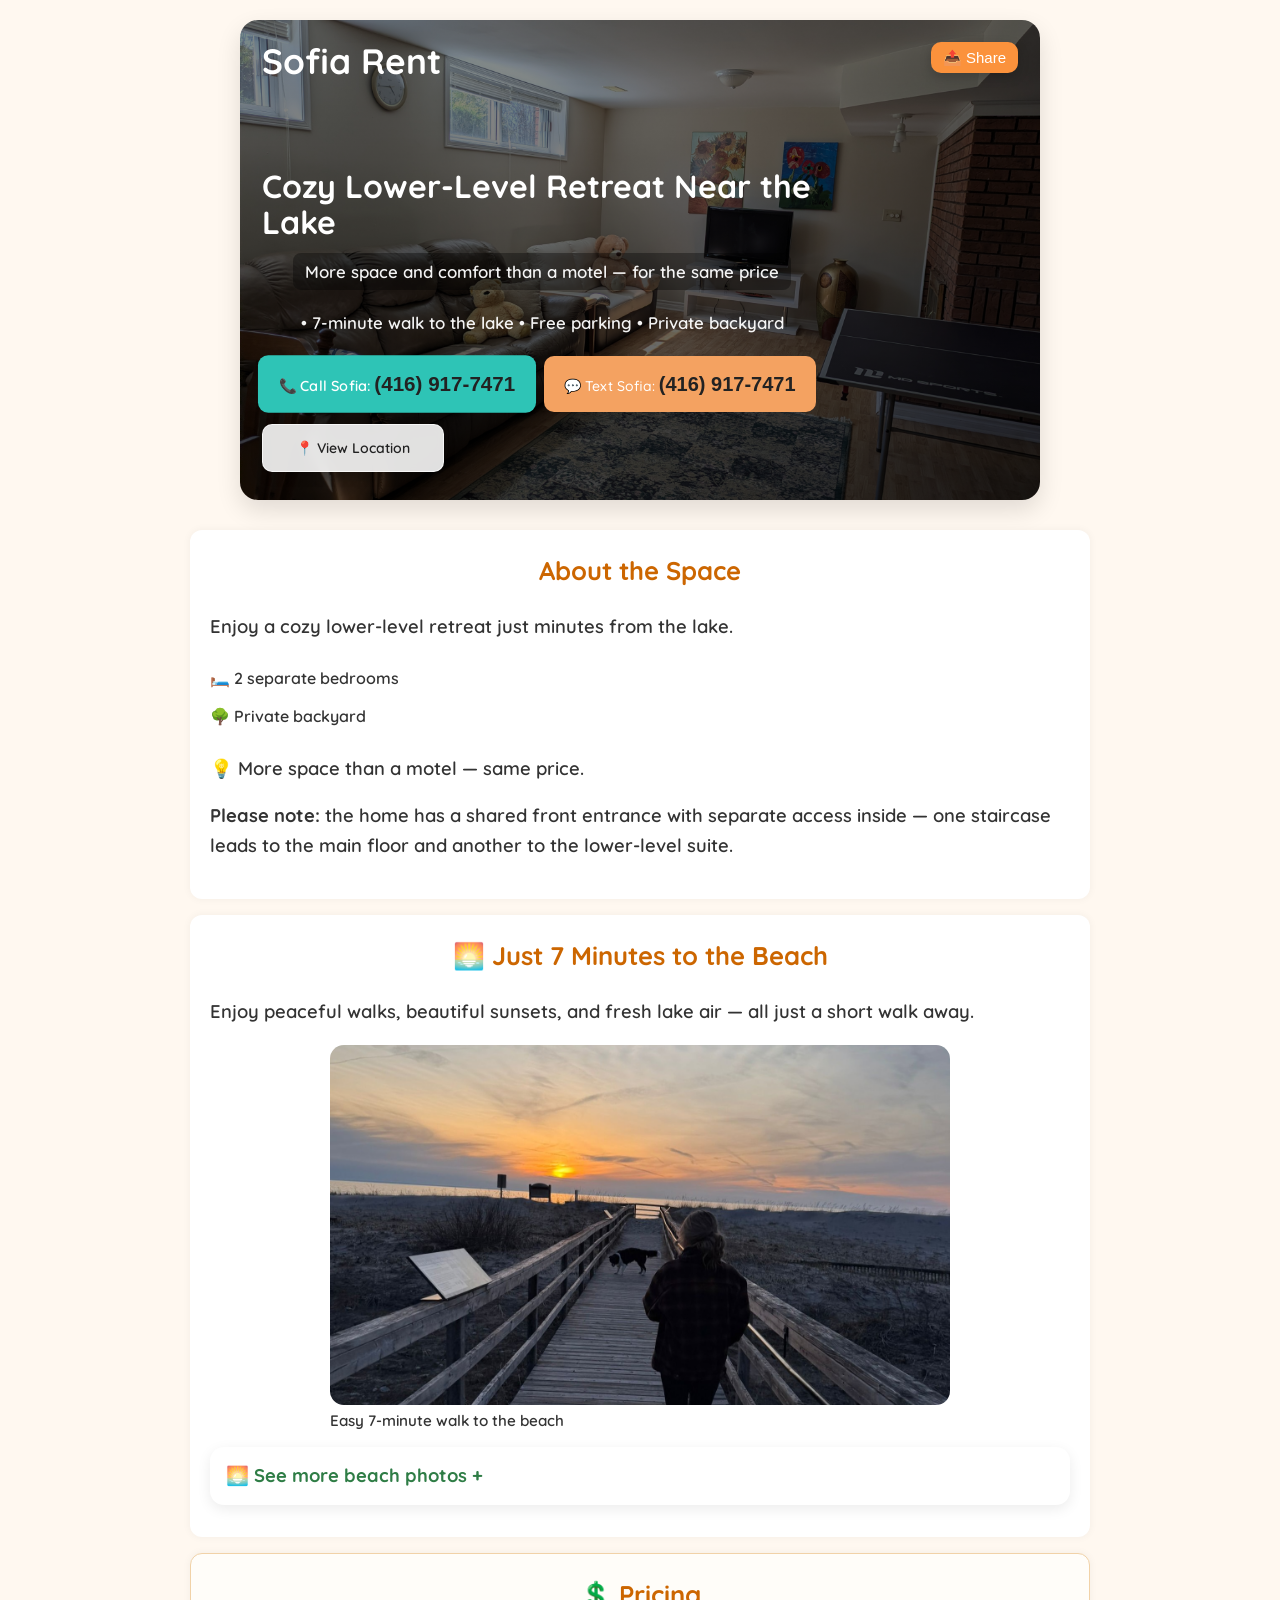
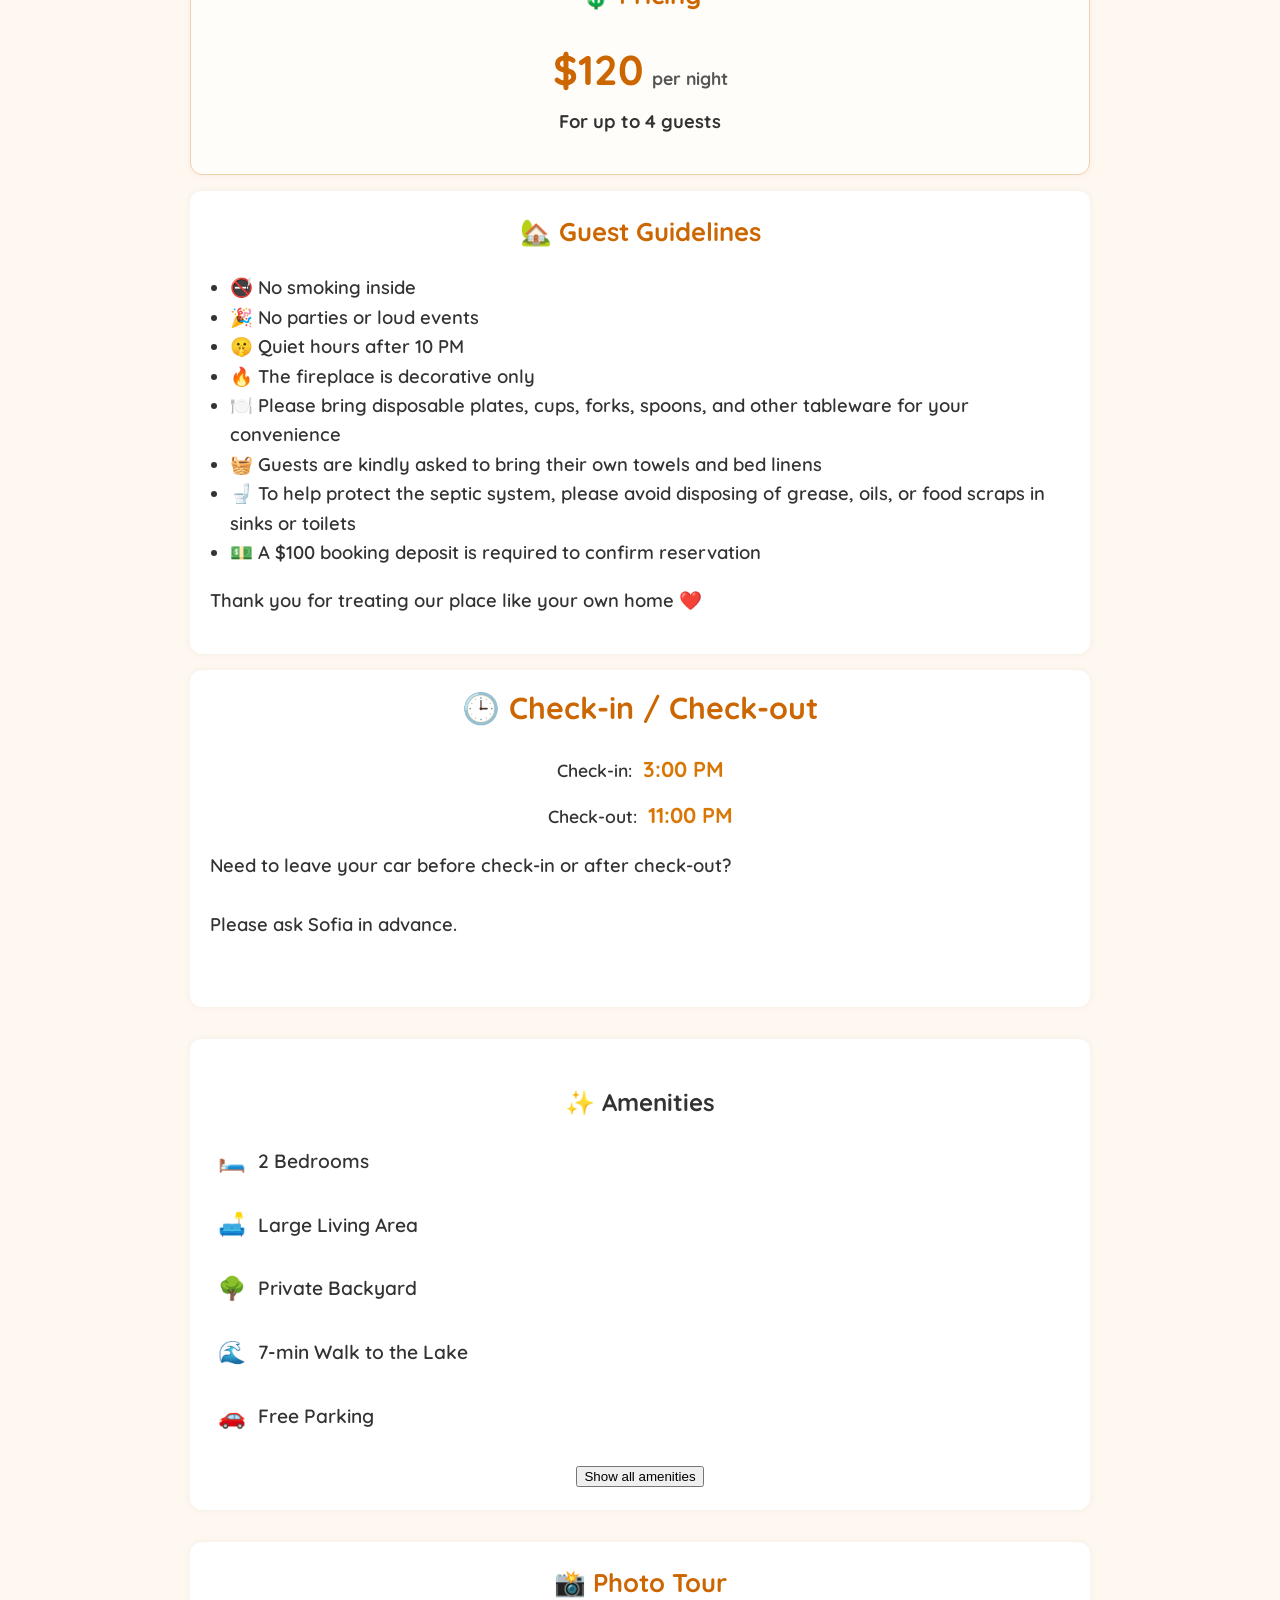
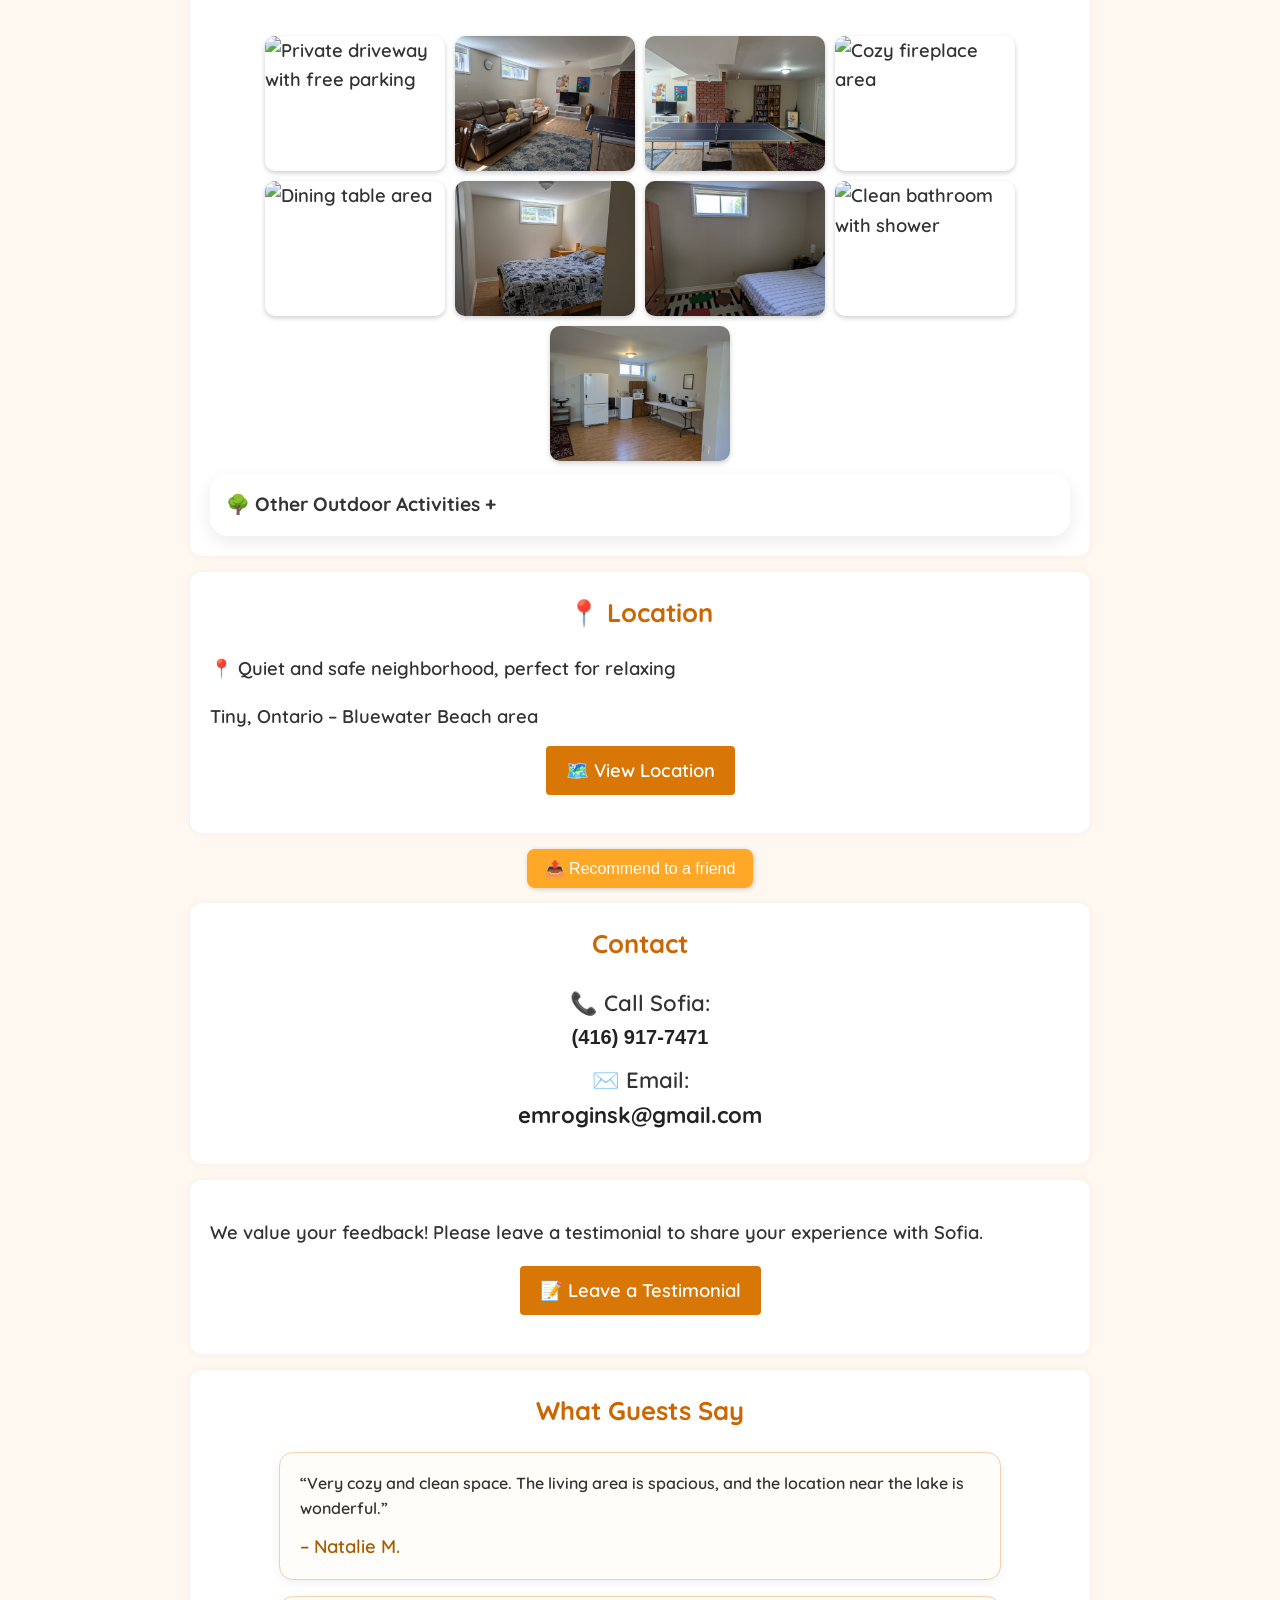
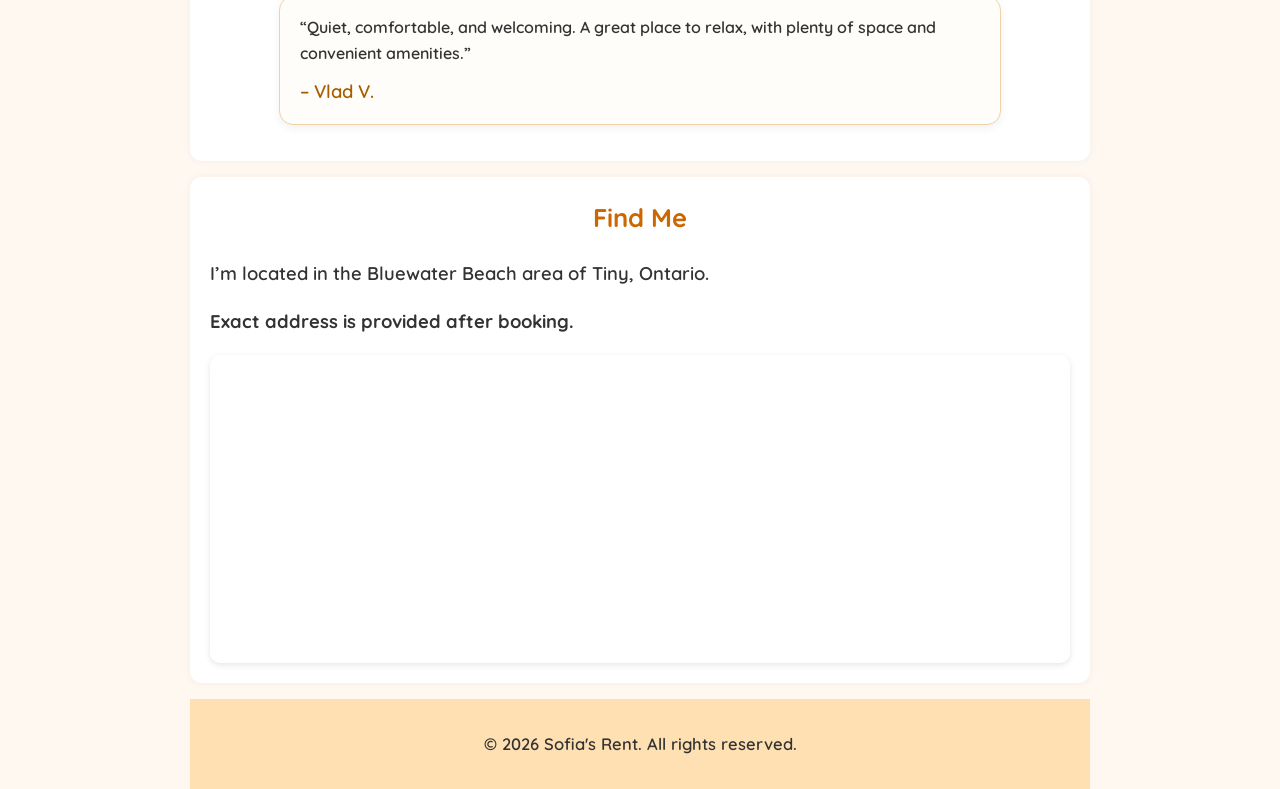
==== index.html @ 791b25e4 "Change rules" ====
<!DOCTYPE html>
<html lang="en">
<head>
  <meta charset="UTF-8" />
  <meta name="viewport" content="width=device-width, initial-scale=1.0"/>
  <title>Sofia Rent – Cozy Private Suite in Tiny</title>
  <!-- Google tag (gtag.js) -->
  <script async src="https://www.googletagmanager.com/gtag/js?id=G-K74LJWQPLX"></script>
  <script>
    window.dataLayer = window.dataLayer || [];
    function gtag(){dataLayer.push(arguments);}
    gtag('js', new Date());

    gtag('config', 'G-K74LJWQPLX');
  </script>

  <!-- ✅ SEO Meta Tags -->
  <meta name="description" content="Cozy 2-bedroom lower-level rental near the lake in Tiny, Ontario. Comfortable stay with spacious living area, free parking, private backyard, and just a 7-minute walk to the beach." />
  <meta name="keywords" content="lower-level for rent, Tiny Ontario rental, Bluewater Beach rental, 2 bedroom low-lewel, short term rental Ontario, Sofia Rent" />
  <meta name="author" content="Lana Vayner" />

  <link rel="stylesheet" href="style.css" />
  <link href="https://fonts.googleapis.com/css2?family=Quicksand:wght@400;600;700&display=swap" rel="stylesheet">
</head>

<body id="top">
  <header class="hero">
    <div class="hero-overlay">
      <div class="hero-topbar">
        <h1>Sofia Rent</h1>
  
        <div class="header-actions" role="group" aria-label="Quick actions">
          <button type="button" class="share-btn" onclick="shareSite()" aria-label="Share this site">
            📤 Share
          </button>

        </div>
      </div>
  
      <div class="hero-content">
        <h2>Cozy Lower-Level Retreat Near the Lake</h2>

      <p class="hero-subtitle">
        More space and comfort than a motel — for the same price
      </p>

      <p class="hero-features">
        • 7-minute walk to the lake • Free parking • Private backyard
      </p>
  
        <div class="cta-buttons">
          <a class="cta-btn call" href="tel:+14169177471">📞 Call Sofia: <span class="phone-number">(416) 917-7471</span></a>
          <a class="cta-btn text" href="sms:+14169177471?body=Hello Sofia, I’m interested in your rental.">💬 Text Sofia: <span class="phone-number">(416) 917-7471</span></a>
          <a class="cta-btn location-btn" href="#map">📍 View Location</a>
        </div>
      </div>
    </div>
  </header>
    
  <main class="container">
    <section>
      <h2>About the Space</h2>
    
      <p>
        Enjoy a cozy lower-level retreat just minutes from the lake.
        </p>
        
        <ul class="features">
          <li>🛏️ 2 separate bedrooms</li>
          <li>🌳 Private backyard</li>
        </ul>
        
        <p>
        💡 More space than a motel — same price.
        </p>
    
      <p>
        <strong>Please note:</strong> the home has a shared front entrance with separate access inside —
        one staircase leads to the main floor and another to the lower-level suite.
      </p>
    </section>

    <section class="beach">
      <h2>🌅 Just 7 Minutes to the Beach</h2>
    
      <p>
        Enjoy peaceful walks, beautiful sunsets, and fresh lake air — all just a short walk away.
      </p>
    
      <div class="beach-feature">
        <img src="images/beach_path.jpg" alt="Easy 7-minute walk to the beach" class="gallery-img">
        <p class="beach-caption">Easy 7-minute walk to the beach</p>
      </div>
    
      <details class="beach-more">
        <summary>🌅 See more beach photos</summary>
    
        <div class="beach-more-grid">
          <figure>
            <img src="images/sunset_main.jpg" alt="Beautiful sunset by the lake" class="gallery-img">
            <figcaption>Beautiful sunsets just minutes away</figcaption>
          </figure>
    
          <figure>
            <img src="images/beach_evening.jpg" alt="Perfect evening at the beach" class="gallery-img">
            <figcaption>Perfect for relaxing evening walks</figcaption>
          </figure>
        </div>
    
        <video class="beach-video" controls>
          <source src="images/beach_video.mp4" type="video/mp4">
        </video>
      </details>
    </section>

    <section class="pricing-card">
      <h2>💲 Pricing</h2>    
      <div class="price-main">
        <span class="price">$120</span>
        <span class="per-night">per night</span>
      </div>    
      <p class="price-note">For up to 4 guests</p>
    </section>

    <section class="guest-guidelines">
      <h2>🏡 Guest Guidelines</h2>
    
      <ul class="guidelines-list">        
        <li>🚭 No smoking inside</li>
        <li>🎉 No parties or loud events</li>
        <li>🤫 Quiet hours after 10 PM</li>
        <li>🔥 The fireplace is decorative only</li>
        <li>🍽️ Please bring disposable plates, cups, forks, spoons, and other tableware for your convenience</li>
        <li>🧺 Guests are kindly asked to bring their own towels and bed linens</li>
        <li>🚽 To help protect the septic system, please avoid disposing of grease, oils, or food scraps in sinks or toilets</li>
        <li>💵 A $100 booking deposit is required to confirm reservation</li>
      </ul>
    
      <p class="guidelines-note">
        Thank you for treating our place like your own home ❤️
      </p>
    </section>

    <section class="house-rules">
      <h2>🕒 Check-in / Check-out</h2>
    
      <div class="time-row">
        <span class="time-label">Check-in:</span>
        <span class="time-value">3:00 PM</span>
      </div>
    
      <div class="time-row">
        <span class="time-label">Check-out:</span>
        <span class="time-value">11:00 PM</span>
      </div>
    
      <p class="luggage-note">
        Need to leave your car before check-in or after check-out?<br><br>
      
        Please ask Sofia in advance.<br><br>
      </p>
    </section>

    <section class="amenities">
      <h3>✨ Amenities</h3>
    
      <div class="amenities-grid">
    
        <div class="amenity">
          <span class="icon">🛏️</span>
          <span>2 Bedrooms</span>
        </div>
   
        <div class="amenity">
          <span class="icon">🛋️</span>
          <span>Large Living Area</span>
        </div>    

        <div class="amenity">
          <span class="icon">🌳</span>
          <span>Private Backyard</span>
        </div>

        <div class="amenity">
          <span class="icon">🌊</span>
          <span>7-min Walk to the Lake</span>
        </div>

        <div class="amenity">
          <span class="icon">🚗</span>
          <span>Free Parking</span>
        </div>

          <div class="amenity more-amenities hidden">
            <span class="icon">🏖️</span>
            <span>Beach parking permit available</span>
          </div>
      
          <div class="amenity more-amenities hidden">
            <span class="icon">☕</span>
            <span>Kitchenette with fridge, microwave, kettle, toaster & rice cooker</span>
          </div>

          <div class="amenity more-amenities hidden">
            <span class="icon">🧺</span>
            <span>Washer & Dryer Included</span>
          </div>   

          <div class="amenity more-amenities hidden">
            <span class="icon">🍖</span>
            <span>BBQ Available</span>
          </div>

          <div class="amenity more-amenities hidden">
            <span class="icon">🏓</span>
            <span>Ping-Pong Table</span>
          </div>
                
        <div class="amenity more-amenities hidden">
          <span class="icon">🏀</span>
          <span>Basketball hoop for outdoor fun</span>
        </div>
           
      </div>
      <div class="toggle-wrapper">
        <button id="toggleAmenities">Show all amenities</button>
      </div>
    </section>

    <section class="photos">
      <h2>📸 Photo Tour</h2>
    
      <div class="photo-gallery">        
        <img src="images/001_front_house_parking.jpg" alt="Private driveway with free parking" class="gallery-img">
        <img src="images/01_living_room_wide.jpg" alt="Spacious living room with sofas" class="gallery-img">
        <img src="images/03_game_room_ping_pong.jpg" alt="Living area with ping pong table" class="gallery-img">
        <img src="images/02_living_room_tv_fireplace.jpg" alt="Cozy fireplace area" class="gallery-img">
        <img src="images/04_dining.jpg" alt="Dining table area" class="gallery-img">
        <img src="images/05_bedroom_1.jpg" alt="Bedroom with comfortable bed" class="gallery-img">
        <img src="images/06_bedroom_2.jpg" alt="Second bedroom" class="gallery-img">
        <img src="images/08_bathroom_main.jpg" alt="Clean bathroom with shower" class="gallery-img">
        <img src="images/09_kitchen_area.jpg" alt="Kitchen area with fridge, microwave and coffee machine" class="gallery-img">
      </div>
      <div class="activities inside-photos">
      <details>
        <summary>🌳 Other Outdoor Activities</summary>

        <div class="photo-gallery activities-gallery">

          <figure>
            <img src="images/17_outdoor_dinning_table.jpg" alt="Private backyard dining area — perfect for outdoor meals" class="gallery-img">
            <figcaption>Private backyard dining area for outdoor meals</figcaption>
          </figure>   
       
          <figure>
            <img src="images/14_BBQ.jpg" alt="BBQ grill available" class="gallery-img">
            <figcaption>Outdoor BBQ area</figcaption>
          </figure>

          <figure>
            <img src="images/15_basketball.jpg" alt="Outdoor basketball hoop for fun and games" class="gallery-img">
            <figcaption>Basketball hoop for outdoor fun</figcaption>
          </figure>   

        </div>
      </details>
    </div>
  </section>

  <section class="location">
    <h2>📍 Location</h2>
    <p>📍 Quiet and safe neighborhood, perfect for relaxing</p>
    <p>
      Tiny, Ontario – Bluewater Beach area<br>
      <a href="#map" class="button">🗺️ View Location</a>
    </p>
    
  </section>

    <div class="share-button">
      <button onclick="shareSite()">📤 Recommend to a friend</button>
    </div>

    <section class="contact">
      <h2>Contact</h2>
    
      <a href="tel:+14169177471" class="contact-link">
        <div>📞 Call Sofia:</div>
        <div class="phone-number">(416) 917-7471</div>
      </a>
    
      <a href="mailto:emroginsk@gmail.com" class="contact-link">
        <div>✉️ Email:</div>
        <div class="email-text">emroginsk@gmail.com</div>
      </a>
    </section>
  
    <section class="intro">
      <p>We value your feedback! Please leave a testimonial to share your experience with Sofia.</p>
      <p><a href="testimonial.html" class="button">📝 Leave a Testimonial</a></p>
    </section>

    <section class="testimonials">
      <h2>What Guests Say</h2>
    
      <div class="testimonial-card">
        <p>
          “Very cozy and clean space. The living area is spacious, and the location near the lake is wonderful.”
        </p>
        <span>– Natalie M.</span>
      </div>
    
      <div class="testimonial-card">
        <p>
          “Quiet, comfortable, and welcoming. A great place to relax, with plenty of space and convenient amenities.”
        </p>
        <span>– Vlad V.</span>
      </div>
    </section>

  <section class="map" id="map">
  <h2>Find Me</h2>
  <p>I’m located in the Bluewater Beach area of Tiny, Ontario.</p>
  <p><strong>Exact address is provided after booking.</strong></p>
  <div class="map-container">
    <iframe
      src="https://www.google.com/maps/embed?pb=!1m18!1m12!1m3!1d11588.9511582213!2d-79.9947!3d44.5780!2m3!1f0!2f0!3f0!3m2!1i1024!2i768!4f13.1!3m3!1m2!1s0x4d2a9268e5fb4a6d%3A0x64f8dcde5a83776a!2sBluewater%20Beach!5e0!3m2!1sen!2sca!4v1688878900000!5m2!1sen!2sca"
      width="100%" height="300" style="border:0;" allowfullscreen="" loading="lazy"
      referrerpolicy="no-referrer-when-downgrade"></iframe>
  </div>
</section>

  <footer>
    <p>&copy; 2026 Sofia's Rent. All rights reserved.</p>
  </footer>

</main>

<a href="#top" id="back-to-top" style="
  display: none;
  position: fixed;
  bottom: 20px;
  right: 20px;
  background-color: #4CAF50;
  color: white;
  padding: 10px 15px;
  border-radius: 5px;
  text-decoration: none;
  z-index: 1000;
">
  ↑ Back to Top
</a>

<script>


 window.addEventListener('scroll', function() {
    const backToTop = document.getElementById('back-to-top');
    if (window.scrollY > 300) {
      backToTop.style.display = 'block';
    } else {
      backToTop.style.display = 'none';
    }
  });

</script>

<script>
  function shareSite() {
    if (navigator.share) {
      navigator.share({
        title: "Sofia's Rent – Cozy Lower-Level Stay Near the Lake",
        text: "Check out Sofia's Rent ",
        url: window.location.href
      });
    } else {
      alert("Sharing is not supported on this browser.");
    }
  }
</script>

<script>
  const galleryImages = Array.from(document.querySelectorAll('.gallery-img'));
  let currentIndex = 0;
  let lightboxOverlay = null;
  let lightboxImage = null;
  let lightboxCounter = null;
  let lightboxCaption = null;
  let touchStartX = 0;
  let touchEndX = 0;

  function updateLightboxImage() {
    if (!lightboxImage) return;
    lightboxImage.src = galleryImages[currentIndex].src;
    lightboxImage.alt = galleryImages[currentIndex].alt || '';
    lightboxCounter.textContent = `${currentIndex + 1} / ${galleryImages.length}`;
    if (lightboxCaption) {
      lightboxCaption.textContent = galleryImages[currentIndex].alt || '';
    }
  }

  function showPrevImage(e) {
    if (e) e.stopPropagation();
    currentIndex = (currentIndex - 1 + galleryImages.length) % galleryImages.length;
    updateLightboxImage();
  }

  function showNextImage(e) {
    if (e) e.stopPropagation();
    currentIndex = (currentIndex + 1) % galleryImages.length;
    updateLightboxImage();
  }

  function closeLightbox() {
    if (lightboxOverlay) {
      lightboxOverlay.remove();
      lightboxOverlay = null;
      lightboxImage = null;
      lightboxCounter = null;
      document.body.style.overflow = '';
      document.removeEventListener('keydown', handleKeydown);
    }
  }

  function handleKeydown(e) {
    if (e.key === 'Escape') closeLightbox();
    if (e.key === 'ArrowLeft') showPrevImage();
    if (e.key === 'ArrowRight') showNextImage();
  }

  function openLightbox(index) {
    currentIndex = index;

    lightboxOverlay = document.createElement('div');
    lightboxOverlay.className = 'lightbox-overlay';

    const content = document.createElement('div');
    content.className = 'lightbox-content';

    const closeBtn = document.createElement('button');
    closeBtn.className = 'lightbox-close';
    closeBtn.type = 'button';
    closeBtn.setAttribute('aria-label', 'Close');
    closeBtn.innerHTML = '&times;';
    closeBtn.addEventListener('click', function(e) {
      e.stopPropagation();
      closeLightbox();
    });

    const prevBtn = document.createElement('button');
    prevBtn.className = 'lightbox-prev';
    prevBtn.type = 'button';
    prevBtn.setAttribute('aria-label', 'Previous photo');
    prevBtn.innerHTML = '&#10094;';
    prevBtn.addEventListener('click', showPrevImage);

    const nextBtn = document.createElement('button');
    nextBtn.className = 'lightbox-next';
    nextBtn.type = 'button';
    nextBtn.setAttribute('aria-label', 'Next photo');
    nextBtn.innerHTML = '&#10095;';
    nextBtn.addEventListener('click', showNextImage);

    lightboxImage = document.createElement('img');
    lightboxImage.className = 'lightbox-image';

    lightboxCounter = document.createElement('div');
    lightboxCounter.className = 'lightbox-counter';

    lightboxCaption = document.createElement('div');
    lightboxCaption.className = 'lightbox-caption';

    content.addEventListener('click', function(e) {
      e.stopPropagation();
    });

    lightboxOverlay.addEventListener('click', closeLightbox);

    content.addEventListener('touchstart', function(e) {
      touchStartX = e.changedTouches[0].clientX;
    }, { passive: true });

    content.addEventListener('touchend', function(e) {
      touchEndX = e.changedTouches[0].clientX;
      const diff = touchEndX - touchStartX;

      if (Math.abs(diff) > 50) {
        if (diff < 0) {
          showNextImage();
        } else {
          showPrevImage();
        }
      }
    }, { passive: true });

    content.appendChild(closeBtn);
    content.appendChild(prevBtn);
    content.appendChild(lightboxImage);
    content.appendChild(nextBtn);
    content.appendChild(lightboxCaption); 
    content.appendChild(lightboxCounter);
    lightboxOverlay.appendChild(content);
    document.body.appendChild(lightboxOverlay);

    document.body.style.overflow = 'hidden';
    document.addEventListener('keydown', handleKeydown);

    updateLightboxImage();
  }

  galleryImages.forEach((img, index) => {
    img.addEventListener('click', function() {
      openLightbox(index);
    });
  });
</script>

<script>
  const btn = document.getElementById("toggleAmenities");
  const items = document.querySelectorAll(".more-amenities");

  btn.addEventListener("click", () => {
    items.forEach(el => el.classList.toggle("hidden"));

    btn.textContent =
      btn.textContent === "Show all amenities"
        ? "Hide amenities"
        : "Show all amenities";
  });
</script>

 </body>
</html>
---- style.css ----
/* General Styles */
body {
  font-family: 'Quicksand', Arial, sans-serif;
  margin: 0;
  padding: 0;
  background: #fff8f0;
  color: #333;
  line-height: 1.6;
  font-size: 1.15rem;
  font-weight: 600;
}

/* Header */
header {
  text-align: center;
  color: white;
}
.orange-box {
  background-color: #ffb347;
  color: white;
  padding: 60px 20px 30px; /* ⬅ increased top padding */
  border-radius: 12px;
  box-shadow: 0 0 8px rgba(0,0,0,0.05);
  position: relative;
}
header .container {
  max-width: 800px;
  margin: 0 auto;
  padding: 30px 20px;
}
header h1 {
  margin: 0;
  font-size: 2em;
}

/* NEW: Header image next to title */
.header-content {
  display: flex;
  align-items: center;
  justify-content: center;
  gap: 15px;
  flex-wrap: wrap;
}

.header-img {
  width: 60px;
  height: 60px;
  border-radius: 50%;
  object-fit: cover;
}

@media (max-width: 600px) {
  .header-content {
    flex-direction: column;
  }

  .header-img {
    width: 80px;
    height: 80px;
  }

  header h1 {
    font-size: 1.5em;
    text-align: center;
  }
}

/* Main container */
.container {
  max-width: 900px; /* для десктопа */
  margin: 0 auto;
  padding: 0 1rem;
}

/* Sections */
section {
  background-color: #fff;
  border-radius: 12px;
  padding: 20px;
  margin-bottom: 16px;
  box-shadow: 0 0 8px rgba(0,0,0,0.05);
}

section h2 {
  color: #cc6600;
  margin-top: 0;
}

/* Photo gallery */
.photos {
  display: flex;
  flex-wrap: wrap;
  justify-content: center;
  gap: 12px;
}

.photos img {
  width: 100%;
  max-width: 180px;
  border-radius: 12px;
  object-fit: cover;
}

/* Lists */
ul {
  padding-left: 20px;
}

/* Contact links */
.contact a {
  display: block;
  margin: 10px 0;
  font-size: 1.2em;
  color: #333;
  text-decoration: none;
}

.contact a:hover {
  text-decoration: underline;
}
/* Testimonials */
.testimonial-form {
  background-color: #fff8f0;
  margin: 16px 12px;
  padding: 18px;
  border-top: 2px solid #ffb347;
  text-align: center;
  margin-top: 40px;
}

.testimonial-form h3 {
  font-size: 1.5em;
  color: #ff8c42;
  margin-bottom: 20px;
}

.testimonial-form form {
  max-width: 600px;
  margin: 0 auto;
  text-align: left;
}

.testimonial-form label {
  display: block;
  margin-bottom: 6px;
  font-weight: bold;
}

.testimonial-form input,
.testimonial-form textarea {
  width: 100%;
  padding: 10px;
  margin-bottom: 15px;
  border-radius: 6px;
  border: 1px solid #ccc;
  font-family: inherit;
}

.testimonial-form button {
  background-color: #ff8c42;
  color: white;
  padding: 10px 20px;
  border: none;
  border-radius: 8px;
  font-size: 1em;
  cursor: pointer;
}

  .testimonial {
    border: 1px solid #ddd;
    padding: 10px;
    margin-bottom: 10px;
    border-radius: 5px;
  }

  @media (max-width: 600px) {
    .orange-box {
      padding: 24px 16px;
    }
  
    .orange-box h1 {
      font-size: 1.5rem;
      line-height: 1.25;
    }
  
    .testimonial-form {
      margin: 16px 12px;
      padding: 18px;
    }
  
    .testimonial-form input,
    .testimonial-form textarea,
    .testimonial-form button {
      width: 100%;
      box-sizing: border-box;
    }
  }

  .bot-field {
    position: absolute;
    left: -9999px;
    height: 0;
    overflow: hidden;
  }

/* Map */
.map-container {
  margin-top: 10px;
  border-radius: 10px;
  overflow: hidden;
  box-shadow: 0 2px 6px rgba(0,0,0,0.1);
}

.map h2, .testimonials h2 {
  color: #cc6600;
}

/* Footer */
footer {
  background: #ffe0b2;
  text-align: center;
  padding: 15px;
  font-size: 0.9em;
}
/* testimonial */
.testimonial {
  background: #f9f9f9;
  border: 1px solid #ddd;
  border-radius: 8px;
  padding: 10px 15px;
  margin: 10px 0;
  font-size: 0.95em;
  max-width: 500px;
}
.button {
  display: inline-block;
  background-color: #d97706;
  color: white;
  padding: 10px 20px;
  text-decoration: none;
  border-radius: 4px;
  margin-top: 10px;
}

.button:hover {
  background-color: #b45309;
}

html {
  scroll-behavior: smooth;
}

.photo-gallery {
  display: flex;
  flex-wrap: wrap;
  gap: 10px;
  justify-content: center;
}

.photo-gallery img {
  width: 180px;
  height: auto;
  border-radius: 10px;
  object-fit: cover;
  box-shadow: 0 2px 5px rgba(0,0,0,0.2);
}
.photo-gallery video.gallery-video {
  width: 180px;
  height: auto;
  border-radius: 10px;
  object-fit: cover;
  box-shadow: 0 2px 5px rgba(0,0,0,0.2);
}

.hidden {
  display: none;
}

.show-more-btn {
  margin-top: 20px;
  padding: 10px 20px;
  font-size: 16px;
  background-color: #ffa500;
  color: white;
  border: none;
  border-radius: 6px;
  cursor: pointer;
}
.toggle-wrapper {
  width: 100%;
  text-align: center;
  margin-top: 20px;
}

#toggleBtn {
  padding: 10px 24px;
  font-size: 16px;
  background-color: #ffa500;
  color: white;
  border: none;
  border-radius: 8px;
  cursor: pointer;
  transition: background-color 0.3s;
}

#toggleBtn:hover {
  background-color: #e59400;
}

.more-photos.hidden {
  display: none;
}
.dog-photo-contain {
  width: 100%;
  height: 300px; /* или auto */
  object-fit: contain;
  border-radius: 12px;
  box-shadow: 0 4px 10px rgba(0,0,0,0.1);
}
.wide-photo img {
  width: 100%;
  max-height: 400px;
  object-fit: cover;
  border-radius: 12px;
  margin: 20px 0;
}
.share-button {
  text-align: center;
  margin: 15px 0;
}

.share-button button {
  background-color: #ffa726;
  border: none;
  padding: 10px 18px;
  font-size: 16px;
  border-radius: 8px;
  color: white;
  cursor: pointer;
  box-shadow: 1px 1px 5px rgba(0,0,0,0.2);
  transition: background-color 0.3s;
}

.share-button button:hover {
  background-color: #fb8c00;
}
.orange-box {
  position: relative;
}

.share-button.top-right {
  position: absolute;
  top: 5px;
  right: 5px;
  margin: 0;
  text-align: right;
}
/* Header quick actions */
.header-actions {
  position: absolute;
  top: 5px;
  right: 5px;
  display: flex;
  gap: 10px;
  align-items: center;
}

.header-actions .call-button,
.header-actions .share-btn {
  display: inline-flex;
  align-items: center;
  gap: 6px;
  padding: 8px 12px;       /* smaller height like Share */
  font-size: 15px;         /* match sizes */
  line-height: 1;          /* remove extra vertical space */
  border: none;
  border-radius: 10px;
  text-decoration: none;
  color: #fff;
  box-shadow: 1px 1px 6px rgba(0,0,0,0.15);
  cursor: pointer;
  white-space: nowrap;      /* keep label on one line */
  vertical-align: middle;
}
/* AFTER (global button styles) */
.call-button,
.share-btn {
  display: inline-flex;
  align-items: center;
  gap: 6px;
  padding: 8px 12px;     /* small like Share */
  font-size: 15px;
  line-height: 1;
  border: none;
  border-radius: 10px;
  text-decoration: none;
  color: #fff;
  box-shadow: 1px 1px 6px rgba(0,0,0,0.15);
  cursor: pointer;
  white-space: nowrap;
  vertical-align: middle;
}
/* Distinct brand colors for clarity */
.call-button {
  background: #10b981; /* green */
}
.call-button:hover { background: #0ea371; }

.share-btn {
  background: #fb923c; /* orange (matches brand) */
}
.share-btn:hover { background: #f97316; }

/* Mobile: make tap targets comfy and avoid overlap with title */
@media (max-width: 600px) {
  .header-actions {
    top: 8px;
    right: 8px;
    gap: 8px;
  }
  .call-button, .share-btn {
    padding: 8px 10px;
    font-size: 14px;
  }
}
.more-photos{
  width: 100%;
}

h2 {
  text-align: center;
  font-size: 1.6rem;
}

section {
  transition: transform 0.2s ease;
}

section:hover {
  transform: translateY(-2px);
}

.testimonials {
  text-align: center;
}

.testimonial-card {
  background: #fffdf9;
  border: 1px solid #f1d2a8;
  border-radius: 14px;
  padding: 18px 20px;
  margin: 16px auto;
  max-width: 680px;
  box-shadow: 0 3px 10px rgba(0,0,0,0.06);
  text-align: left;
}

.testimonial-card p {
  margin: 0 0 10px;
  font-size: 1rem;
  line-height: 1.6;
  color: #333;
}

.testimonial-card span {
  font-weight: 600;
  color: #a85d00;
}

/* ===== Hero section ===== */
.hero {
  max-width: 800px;
  margin: 20px auto 30px;
  border-radius: 18px;
  overflow: hidden;
  background-image:
    linear-gradient(to bottom, rgba(0,0,0,0.45), rgba(0,0,0,0.65)),
    url("images/0_living_room_wide_ping_pong.jpg");
  background-size: cover;
  background-position: center;
  min-height: 430px;
  box-shadow: 0 10px 24px rgba(0,0,0,0.12);
}

.hero-overlay {
  min-height: 430px;
  padding: 22px 22px 28px;
  display: flex;
  flex-direction: column;
  justify-content: space-between;
}

.hero-topbar {
  display: flex;
  justify-content: space-between;
  align-items: flex-start;
  gap: 16px;
}

.hero-topbar h1 {
  margin: 0;
  color: #fff;
  font-size: 2.2rem;
  line-height: 1.1;
}

.hero-content {
  color: #fff;
  max-width: 560px;
}

.hero-content h2 {
  margin: 0 0 12px;
  font-size: 2rem;
  line-height: 1.15;
  color: #fff;
  text-align: left;
}

.hero-content p {
  margin: 0 0 20px;
  font-size: 1.05rem;
  line-height: 1.5;
  color: rgba(255,255,255,0.95);
}

.hero-buttons {
  display: flex;
  flex-wrap: wrap;
  gap: 12px;
}

.secondary-button {
  background-color: rgba(255,255,255,0.18);
  border: 1px solid rgba(255,255,255,0.35);
  backdrop-filter: blur(2px);
}

.secondary-button:hover {
  background-color: rgba(255,255,255,0.28);
}

.hero .header-actions {
  position: static;
}

.hero .share-btn,
.hero .call-button,
.hero .button {
  box-shadow: 0 4px 12px rgba(0,0,0,0.18);
}

@media (max-width: 600px) {
  .hero {
    margin: 12px 12px 24px;
    min-height: 380px;
  }

  .hero-overlay {
    min-height: 380px;
    padding: 16px;
  }

  .hero-topbar {
    flex-direction: column;
    align-items: flex-start;
  }

  .hero-topbar h1 {
    font-size: 1.8rem;
  }

  .hero-content h2 {
    font-size: 1.55rem;
  }

  .hero-content p {
    font-size: 0.98rem;
  }

  .hero-buttons {
    width: 100%;
  }

  .hero-buttons a {
    width: 100%;
    justify-content: center;
  }
}

.features {
  list-style: none;
  padding: 0;
}

.features li {
  padding: 6px 0;
  font-size: 1rem;
}
.photo-grid img {
  transition: transform 0.3s ease, box-shadow 0.3s ease;
}

.photo-grid img:hover {
  transform: scale(1.04);
  box-shadow: 0 8px 20px rgba(0,0,0,0.2);
}

.cta-btn {
  display: inline-block;
  padding: 12px 20px;
  font-size: 14px;
  border-radius: 10px;
  text-decoration: none;
  font-weight: 500;
  min-width: 140px;       /* 🔥 делает кнопки одинаковыми по ширине */
  text-align: center;
}

.call {
  background-color: #2ec4b6;
  color: white;
  font-weight: 600;
  transform: scale(1.03);
}

.text {
  background-color: #f4a261;
  color: white;
}

.cta-buttons {
  display: flex;
  gap: 12px;
  flex-wrap: wrap; /* важно! */
}

.location-btn {
  display: inline-flex;
  align-items: center;
  justify-content: center;
  min-width: 140px;
  padding: 12px 20px;
  border-radius: 10px;
  text-decoration: none;
  font-weight: 600;
  background: rgba(255, 255, 255, 0.88);
  color: #222;
  border: 1px solid rgba(255,255,255,0.7);
  box-shadow: 0 4px 12px rgba(0,0,0,0.18);
  backdrop-filter: blur(6px);
  -webkit-backdrop-filter: blur(6px);
}

section.location {
  background-color: #fff;
  color: #333;
}

section.location p {
  color: #333;
}

.gallery-img {
  cursor: pointer;
  transition: transform 0.3s;
}

.gallery-img:hover {
  transform: scale(1.03);
}

/* ===== Lightbox slider ===== */
.lightbox-overlay {
  position: fixed;
  inset: 0;
  background: rgba(0, 0, 0, 0.88);
  display: flex;
  align-items: center;
  justify-content: center;
  z-index: 3000;
  touch-action: pan-y;
}

.lightbox-content {
  position: relative;
  width: 100%;
  height: 100%;
  display: flex;
  align-items: center;
  justify-content: center;
  overflow: hidden;
}

.lightbox-image {
  max-width: 92vw;
  max-height: 88vh;
  border-radius: 12px;
  box-shadow: 0 8px 28px rgba(0,0,0,0.35);
  user-select: none;
  -webkit-user-drag: none;
  transition: transform 0.2s ease;
}

.lightbox-close,
.lightbox-prev,
.lightbox-next {
  position: absolute;
  border: none;
  border-radius: 999px;
  background: rgba(255,255,255,0.18);
  color: #fff;
  cursor: pointer;
  backdrop-filter: blur(4px);
  -webkit-backdrop-filter: blur(4px);
}

.lightbox-close {
  top: 16px;
  right: 16px;
  width: 42px;
  height: 42px;
  font-size: 28px;
  line-height: 1;
}

.lightbox-prev,
.lightbox-next {
  top: 50%;
  transform: translateY(-50%);
  width: 46px;
  height: 46px;
  font-size: 28px;
  line-height: 1;
}

.lightbox-prev {
  left: 14px;
}

.lightbox-next {
  right: 14px;
}

.lightbox-counter {
  position: absolute;
  bottom: 18px;
  left: 50%;
  transform: translateX(-50%);
  color: #fff;
  background: rgba(0,0,0,0.35);
  padding: 6px 12px;
  border-radius: 999px;
  font-size: 14px;
}

@media (max-width: 600px) {
  .lightbox-image {
    max-width: 94vw;
    max-height: 82vh;
  }

  .lightbox-prev,
  .lightbox-next {
    width: 42px;
    height: 42px;
    font-size: 24px;
  }

  .lightbox-close {
    width: 40px;
    height: 40px;
    font-size: 26px;
  }
}

.phone-number {
  font-size: 20px;      /* больше размер */
  font-weight: 900;     /* жирный */
  font-family: Arial, sans-serif; /* ← более чёткий и жирный */
}

.amenities {
  margin: 2rem 0;
}

.amenities h3 {
  margin-bottom: 1rem;
  font-size: 1.5rem;
  text-align: center;
}

.amenities-grid {
  display: grid;
  grid-template-columns: 1fr;  /* 🔥 1 колонка */
  gap: 12px 20px;
}

.amenity {
  display: flex;
  align-items: center;
  font-size: 1.20rem;
  padding: 6px 8px;
  border-radius: 8px;
  transition: 0.2s;
}

.amenity:hover {
  background-color: #f5f5f5;
}

.amenity .icon {
  margin-right: 12px;
  font-size: 1.4rem; 
}

/* Desktop */
@media (min-width: 768px) {
  .amenities-grid {
    grid-template-columns: 1fr;  /* 🔥 1 колонка */
    gap: 16px;
  }
}

@media (max-width: 600px) {

  .amenity {
    font-size: 1.25rem;   /* ещё больше на телефоне */
    padding: 10px 12px;
    align-items: flex-start; /* 🔥 важно для длинных строк */
  }

  .amenity .icon {
    font-size: 1.5rem;
  }

}

@media (max-width: 600px) {
  body {
    font-size: 1.2rem;
    font-weight: 600;
  }

  section p,
  .amenity,
  .contact a,
  .testimonial-card p,
  .location p {
    font-size: 1.2rem;
    font-weight: 600;
    line-height: 1.6;
  }

  .amenities-grid {
    grid-template-columns: 1fr;
    gap: 14px;
  }

  .amenity {
    padding: 8px 10px;
  }

  .amenity .icon {
    font-size: 1.45rem;
    min-width: 2rem;
  }
}

.activities {
  margin-top: 2rem;
}

.activities details {
  background: #fff;
  border-radius: 18px;
  padding: 1rem;
  box-shadow: 0 6px 18px rgba(0, 0, 0, 0.08);
}

.activities summary {
  cursor: pointer;
  font-size: 1.2rem;
  font-weight: 700;
  list-style: none;
}

.activities-gallery {
  margin-top: 1rem;
}

.activities-gallery figure {
  display: flex;
  flex-direction: column;
  align-items: center;
  width: 180px;
  margin: 0 auto;
  transition: transform 0.2s ease;
}

.activities-gallery img {
  width: 100%;
  height: 140px;
  object-fit: cover;
  border-radius: 12px;
}

.activities-gallery figure:hover {
  transform: translateY(-4px);
}

.activities figure {
  margin: 0;
}

.activities figcaption {
  margin-top: 0.4rem;
  font-size: 0.95rem;
  font-weight: 600;
  text-align: center;
  color: #444;
}

.lightbox-caption {
  position: absolute;
  bottom: 60px;
  left: 50%;
  transform: translateX(-50%);
  color: white;
  background: rgba(0,0,0,0.5);
  padding: 8px 14px;
  border-radius: 10px;
  font-size: 14px;
  font-weight: 600;
  max-width: 80%;
  text-align: center;
}

.hero-highlight {
  color: #fff;
  font-size: 1.1rem;
  font-weight: 700;
  margin: 8px 0 12px;
  text-shadow: 0 2px 6px rgba(0,0,0,0.4);
}

.hero-subtitle {
  font-size: 1.1rem;
  font-weight: 600;
  margin: 8px 0 14px;
  color: rgba(255,255,255,0.95);
  background: rgba(0,0,0,0.35);
  display: inline-block;
  padding: 6px 12px;
  border-radius: 8px;
}

.hero-features {
  font-size: 0.95rem;
  color: rgba(255,255,255,0.85);
  margin-bottom: 18px;
}

.pricing-card {
  text-align: center;
  border: 1px solid #f1d2a8;
  background: #fffdf9;
}

.price-main {
  display: flex;
  justify-content: center;
  align-items: baseline;
  gap: 8px;
  margin: 10px 0 4px;
}

.price {
  font-size: 2.6rem;
  font-weight: 900;
  color: #cc6600;
}

.per-night {
  font-size: 1.1rem;
  font-weight: 700;
  color: #555;
}

.price-note {
  margin: 0 0 18px;
  font-size: 1.15rem;
  font-weight: 700;
}

.included-grid {
  display: grid;
  grid-template-columns: 1fr 1fr;
  gap: 12px;
  text-align: left;
  max-width: 620px;
  margin: 0 auto;
}

.included-grid div {
  background: #fff8f0;
  border-radius: 12px;
  padding: 12px 14px;
  font-weight: 700;
}

@media (max-width: 600px) {
  .included-grid {
    grid-template-columns: 1fr;
  }

  .price {
    font-size: 2.4rem;
  }
}

.more-amenities.hidden {
  display: none;
}

/* Bottom action buttons - unified alignment */
.location .button,
.intro .button,
.share-button button {
  display: block;
  width: fit-content;
  max-width: 100%;
  margin: 14px auto 0;
  text-align: center;
}

@media (max-width: 600px) {
  .location .button,
  .intro .button,
  .share-button button {
    width: 100%;
    box-sizing: border-box;
    font-size: 1.05rem;
    padding: 12px 16px;
  }
}

.beach {
  padding-bottom: 1.2rem;
}

.beach-feature {
  margin-top: 1rem;
}

.beach-feature img {
  width: 100%;
  max-height: 360px;
  object-fit: cover;
  border-radius: 14px;
}

.beach-caption,
.beach-more figcaption {
  margin-top: 0.4rem;
  font-size: 0.95rem;
  line-height: 1.35;
}

.beach-more {
  margin-top: 0.8rem;
}

.beach-more summary {
  cursor: pointer;
  font-weight: 700;
  color: #2f7d46;
  margin-bottom: 0.8rem;
}

.beach-more-grid {
  display: grid;
  gap: 0.9rem;
}

.beach-more figure {
  margin: 0;
}

.beach-more img {
  width: 100%;
  max-height: 300px;
  object-fit: cover;
  border-radius: 14px;
}

.beach-video {
  width: 100%;
  max-height: 340px;
  margin-top: 1rem;
  border-radius: 14px;
}

.beach-more summary {
  list-style: none;
  cursor: pointer;
  display: block;
  background: #fff;
  border-radius: 14px;
  padding: 0.9rem 1rem;
  margin-top: 0.9rem;
  font-weight: 700;
  color: #2f7d46;
  box-shadow: 0 4px 14px rgba(0,0,0,0.08);
}

.beach-more summary::-webkit-details-marker {
  display: none;
}

.inside-photos {
  width: 100%;
  margin-top: 0.8rem;
}

.inside-photos details {
  margin-top: 0;
}

.activities {
  margin-top: 0;
}

.beach-more summary::after,
.activities summary::after {
  content: " +";
  font-weight: 700;
}

.beach-more[open] summary::after,
.activities details[open] summary::after {
  content: " −";
}

@media (min-width: 768px) {
  .beach-feature img,
  .beach-more img,
  .beach-video {
    max-width: 620px;
    display: block;
    margin-left: auto;
    margin-right: auto;
  }

  .beach-caption,
  .beach-more figcaption {
    max-width: 620px;
    margin-left: auto;
    margin-right: auto;
  }
}

.house-rules {
  text-align: center;
}

.time-row {
  margin: 12px 0;
  font-size: 1.1rem;
}

.time-value {
  color: #d97706;
  font-weight: 900;
  margin-left: 6px;
  font-size: 1.35rem;
}

.luggage-note {
  text-align: left;
  margin-top: 18px;
  line-height: 1.6;
}

.house-rules h2 {
  font-size: 1.9rem;
  line-height: 1.2;
}

.contact {
  text-align: center;
}

.contact-link {
  display: flex;
  flex-direction: column;
  align-items: center;
  gap: 4px;
  text-decoration: none;
  margin-bottom: 18px;
}

.phone-number,
.email-text {
  font-weight: 700;
  color: #222;
  word-break: break-word;
}

@media (max-width: 600px) {
  .house-rules h2 {
    font-size: 1.7rem;
  }
}
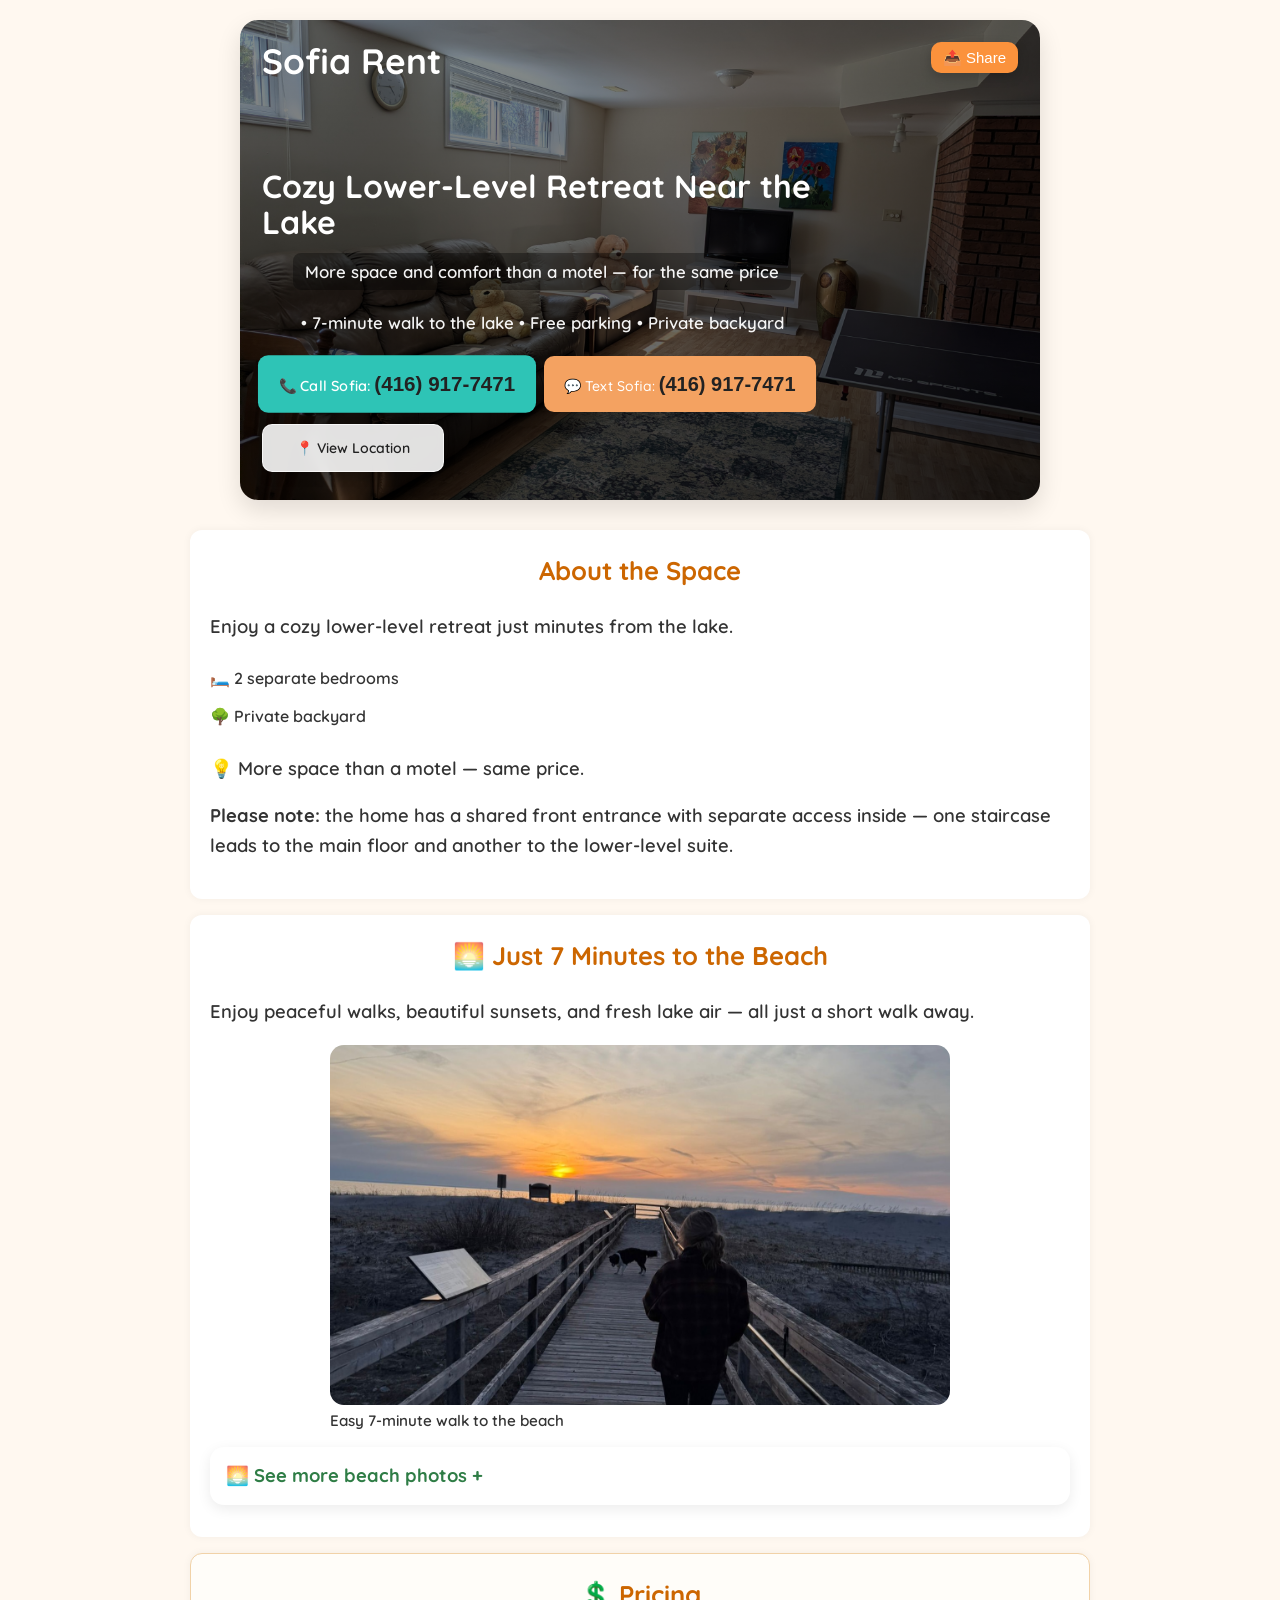
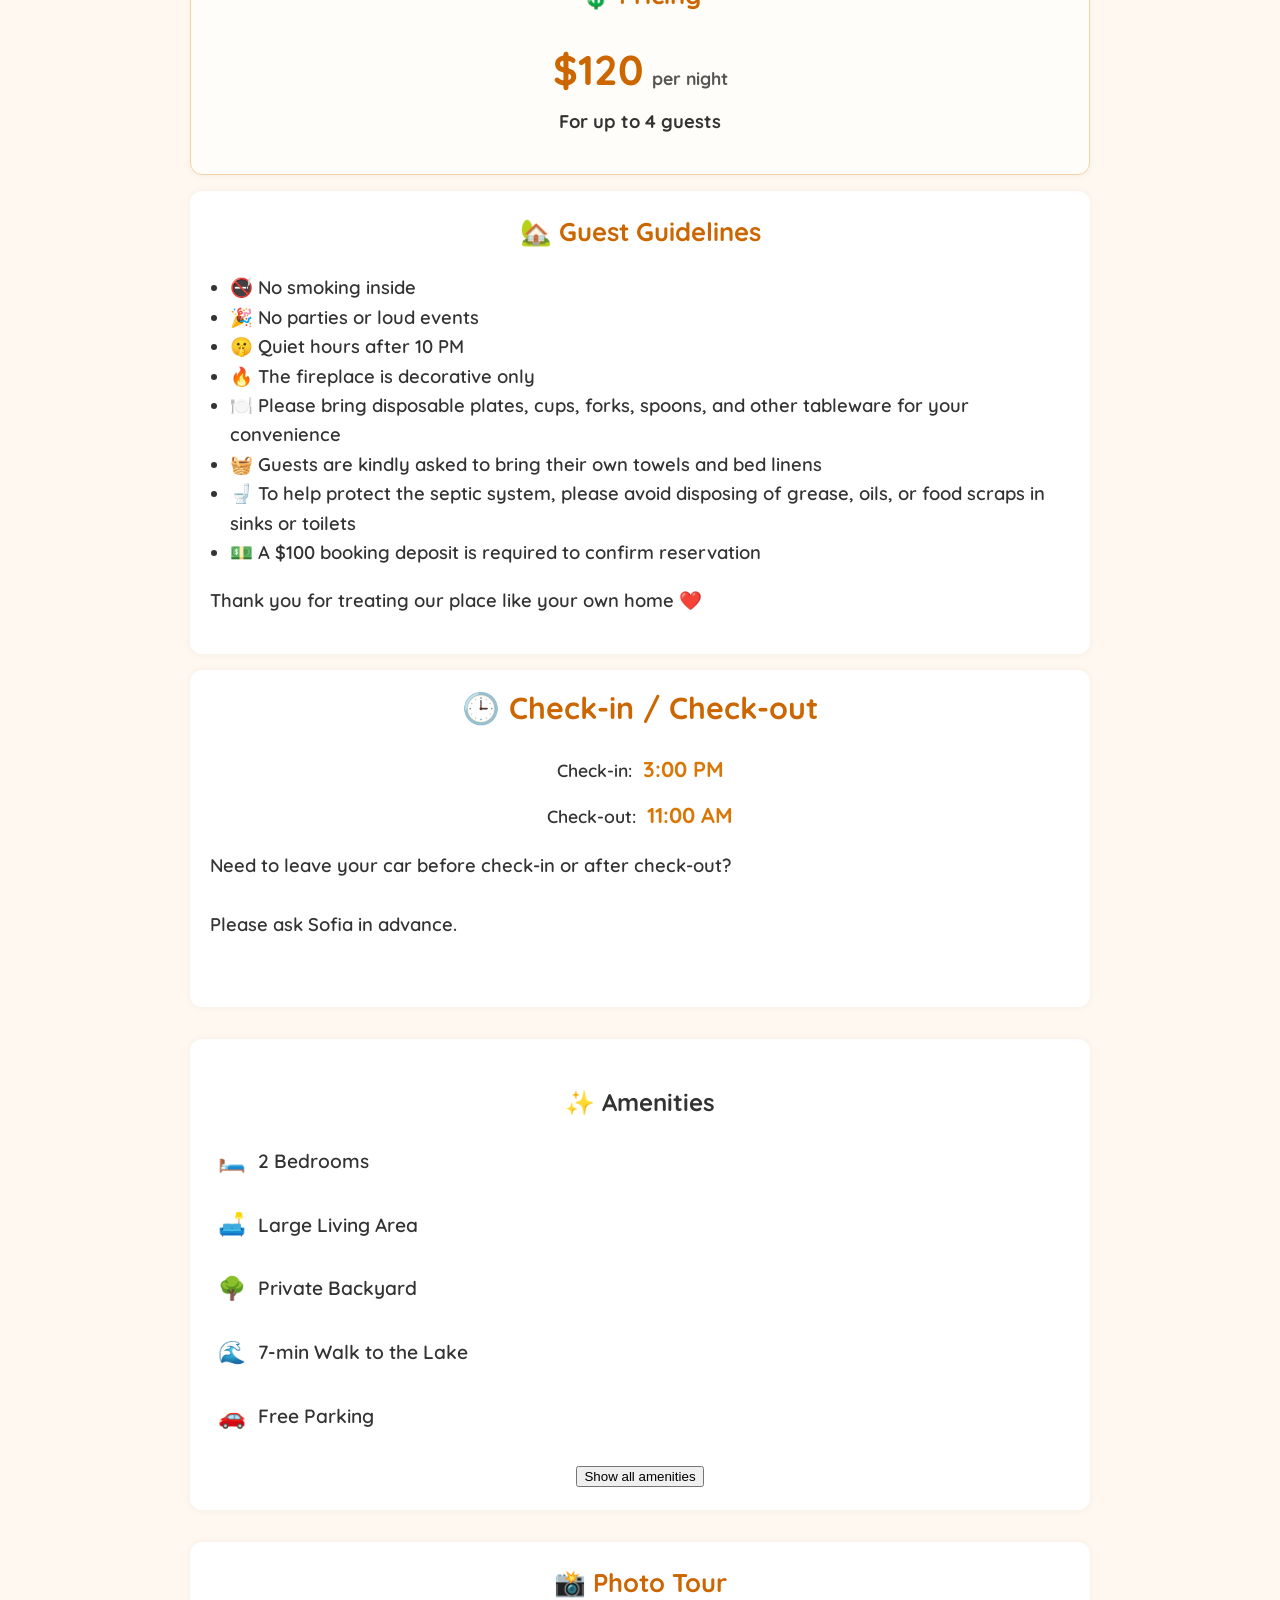
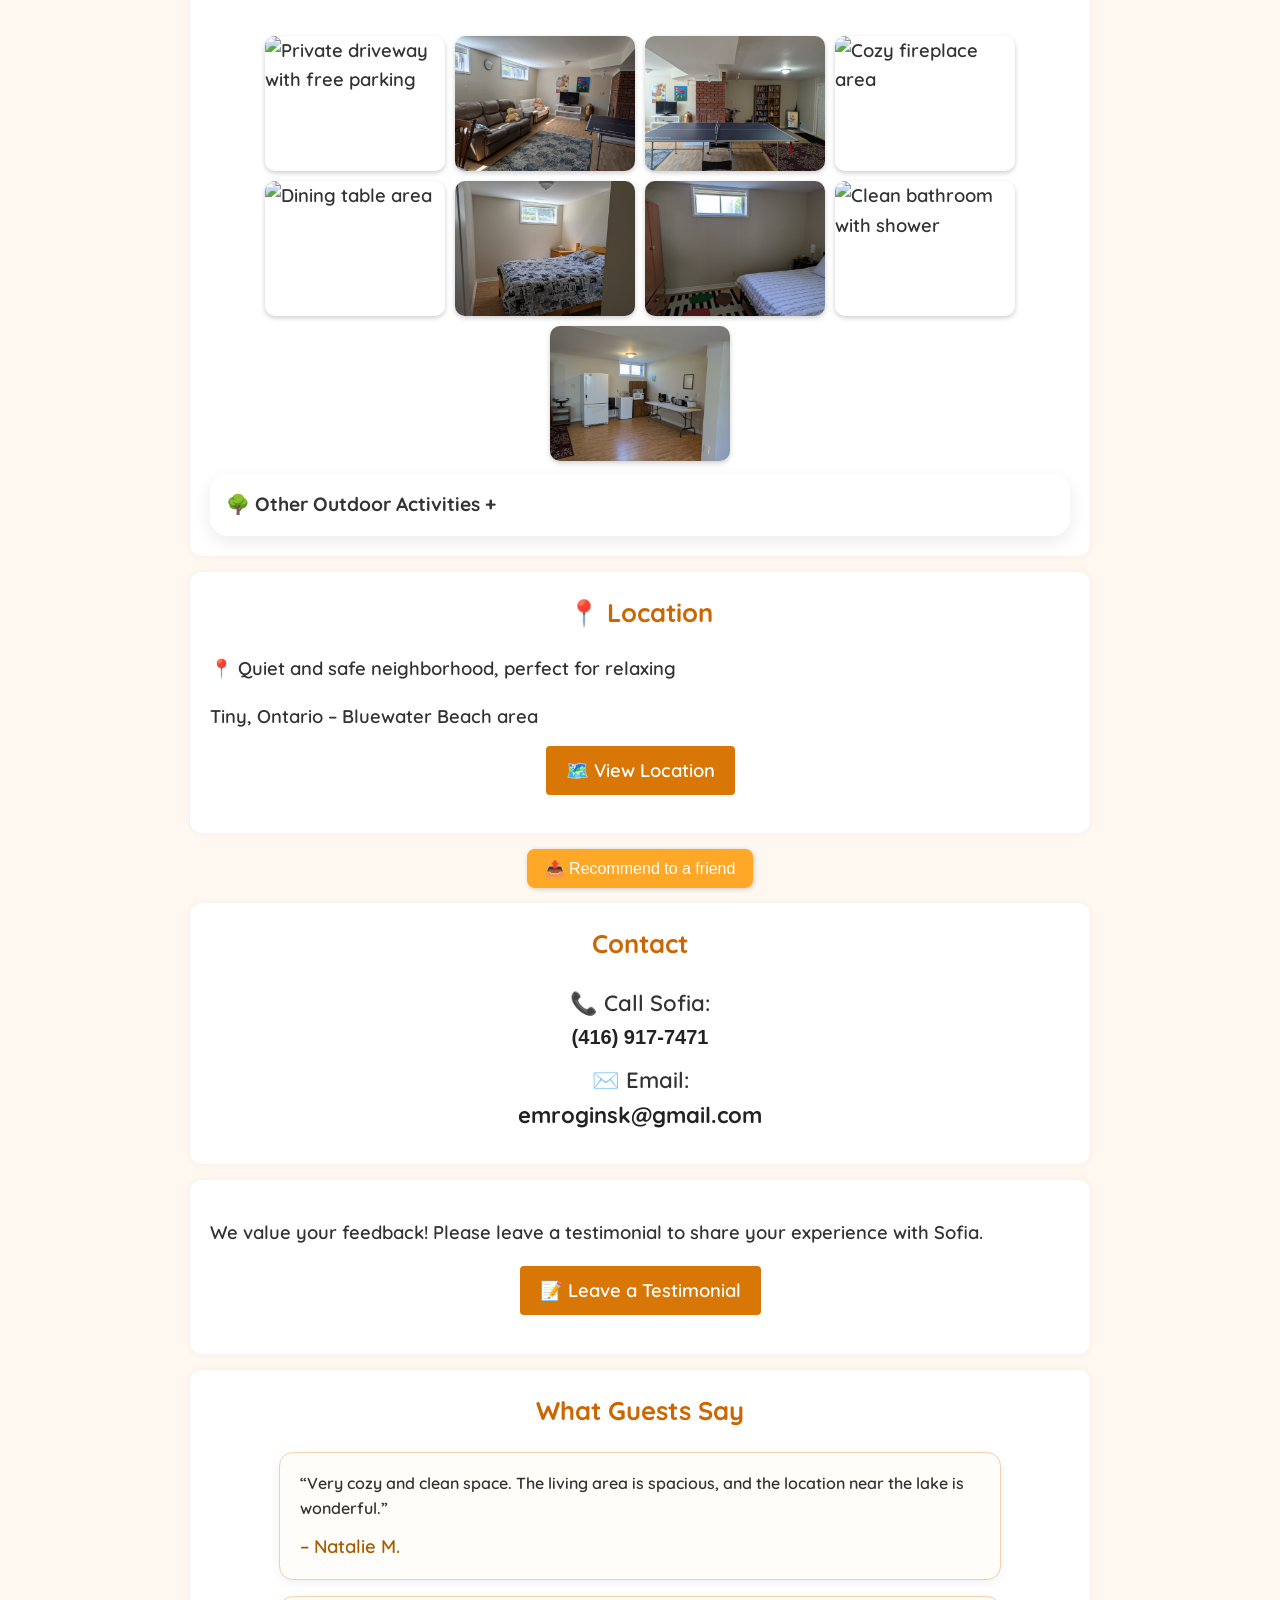
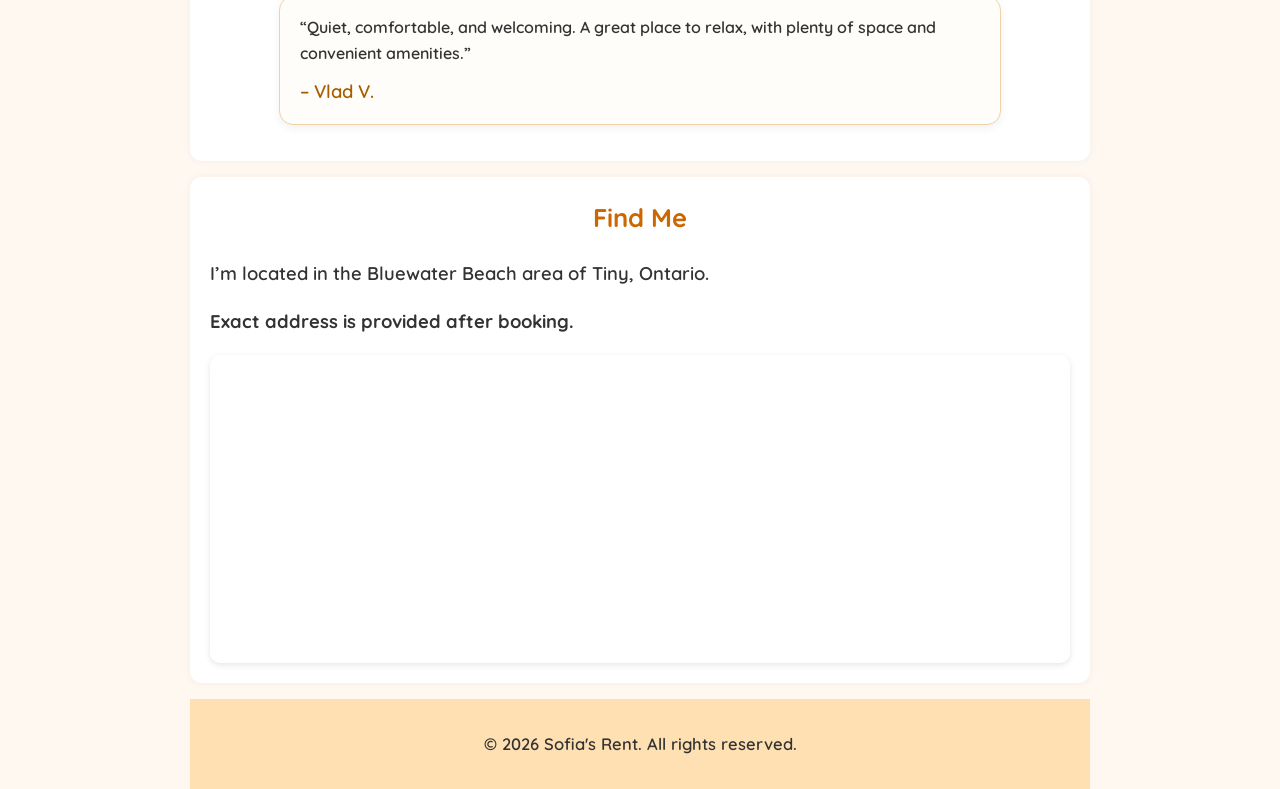
==== commit 06d0cad1: "Fixed check-in to 11 am" ====
--- a/index.html
+++ b/index.html
@@ -151,7 +151,7 @@
     
       <div class="time-row">
         <span class="time-label">Check-out:</span>
-        <span class="time-value">11:00 PM</span>
+        <span class="time-value">11:00 AM</span>
       </div>
     
       <p class="luggage-note">
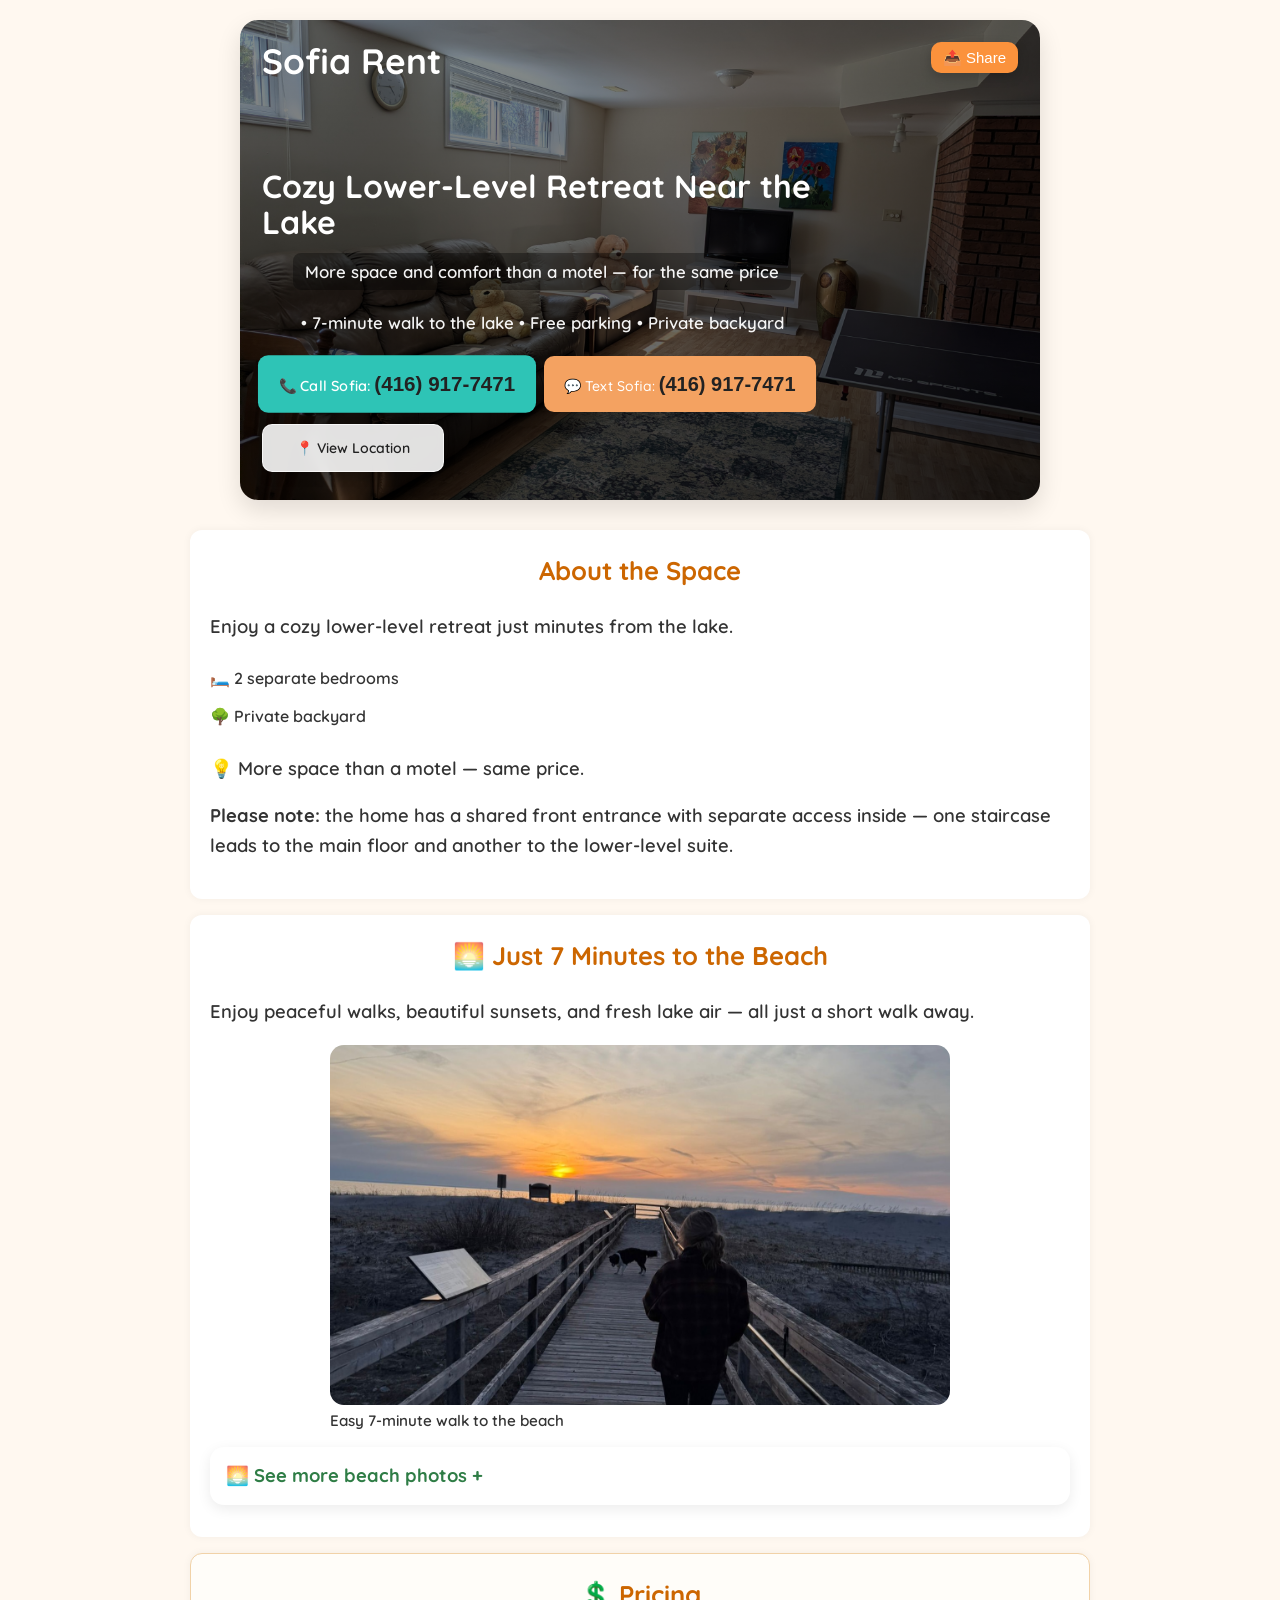
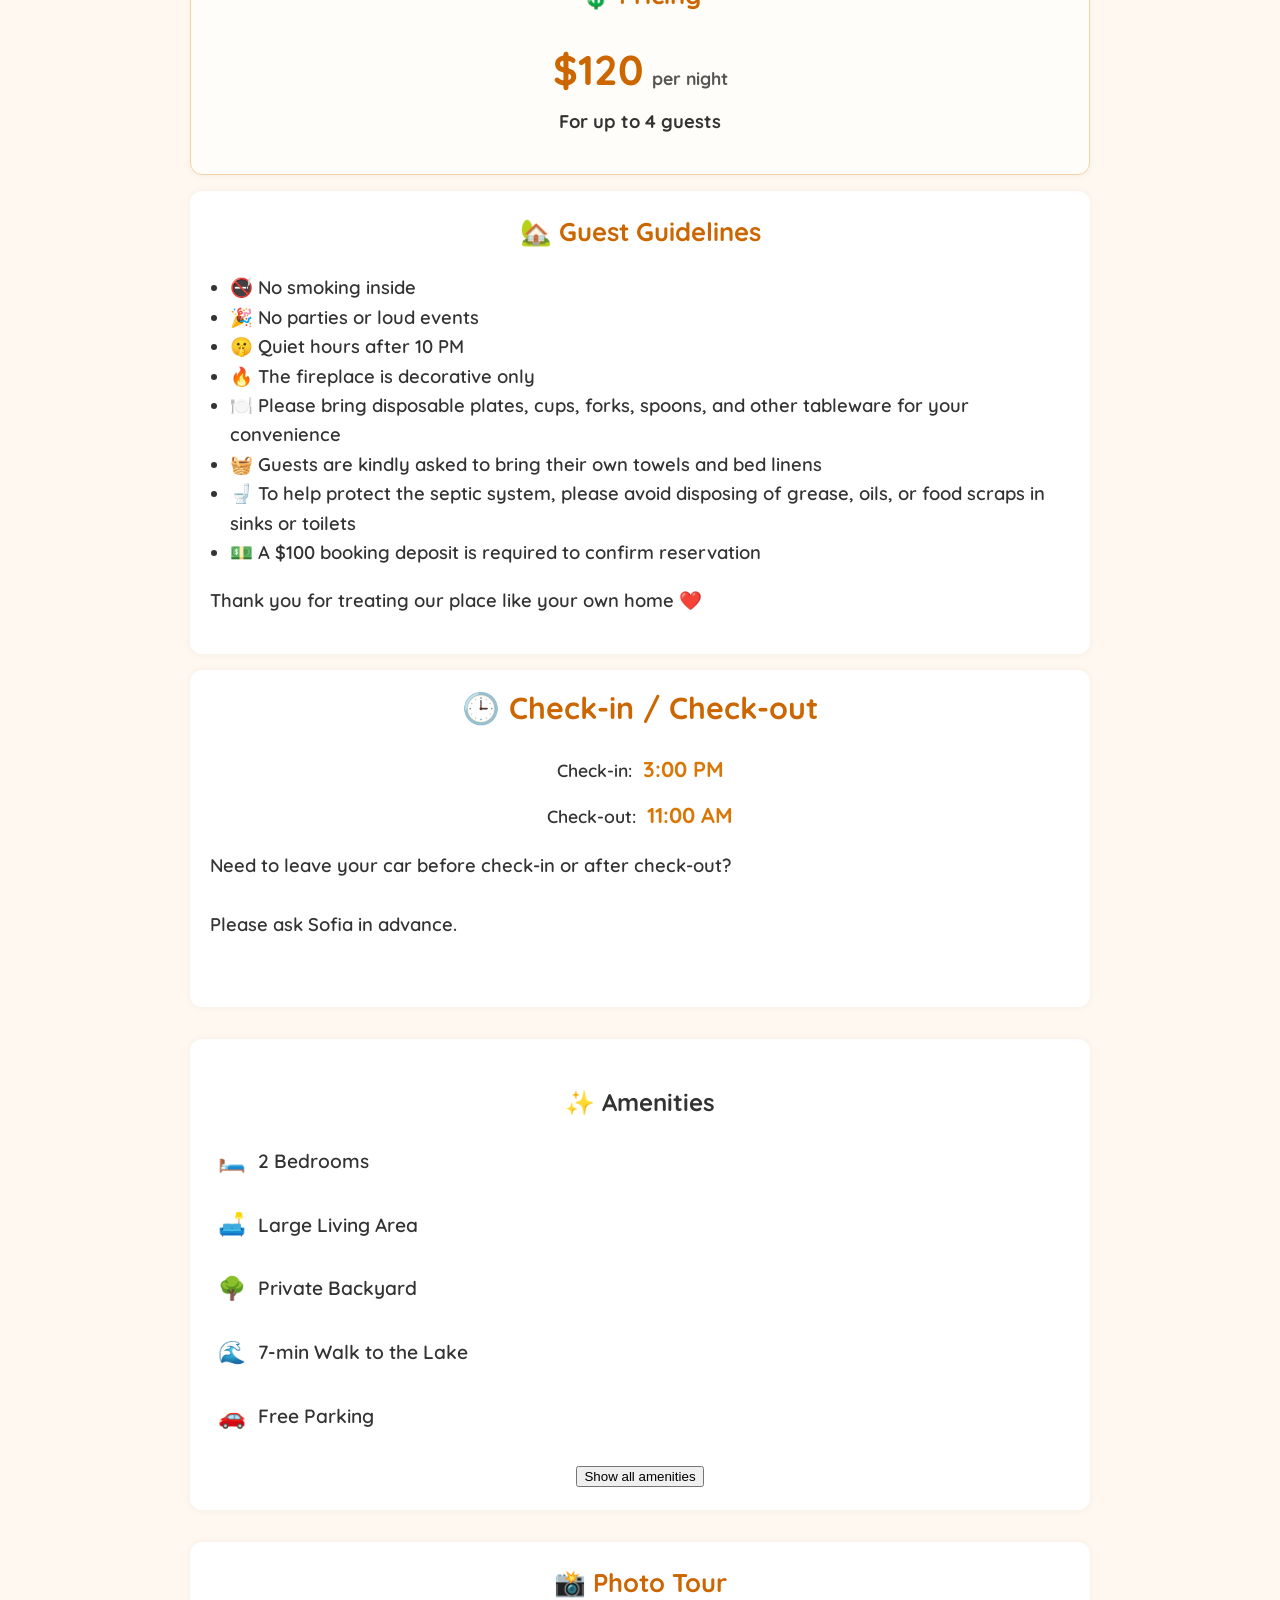
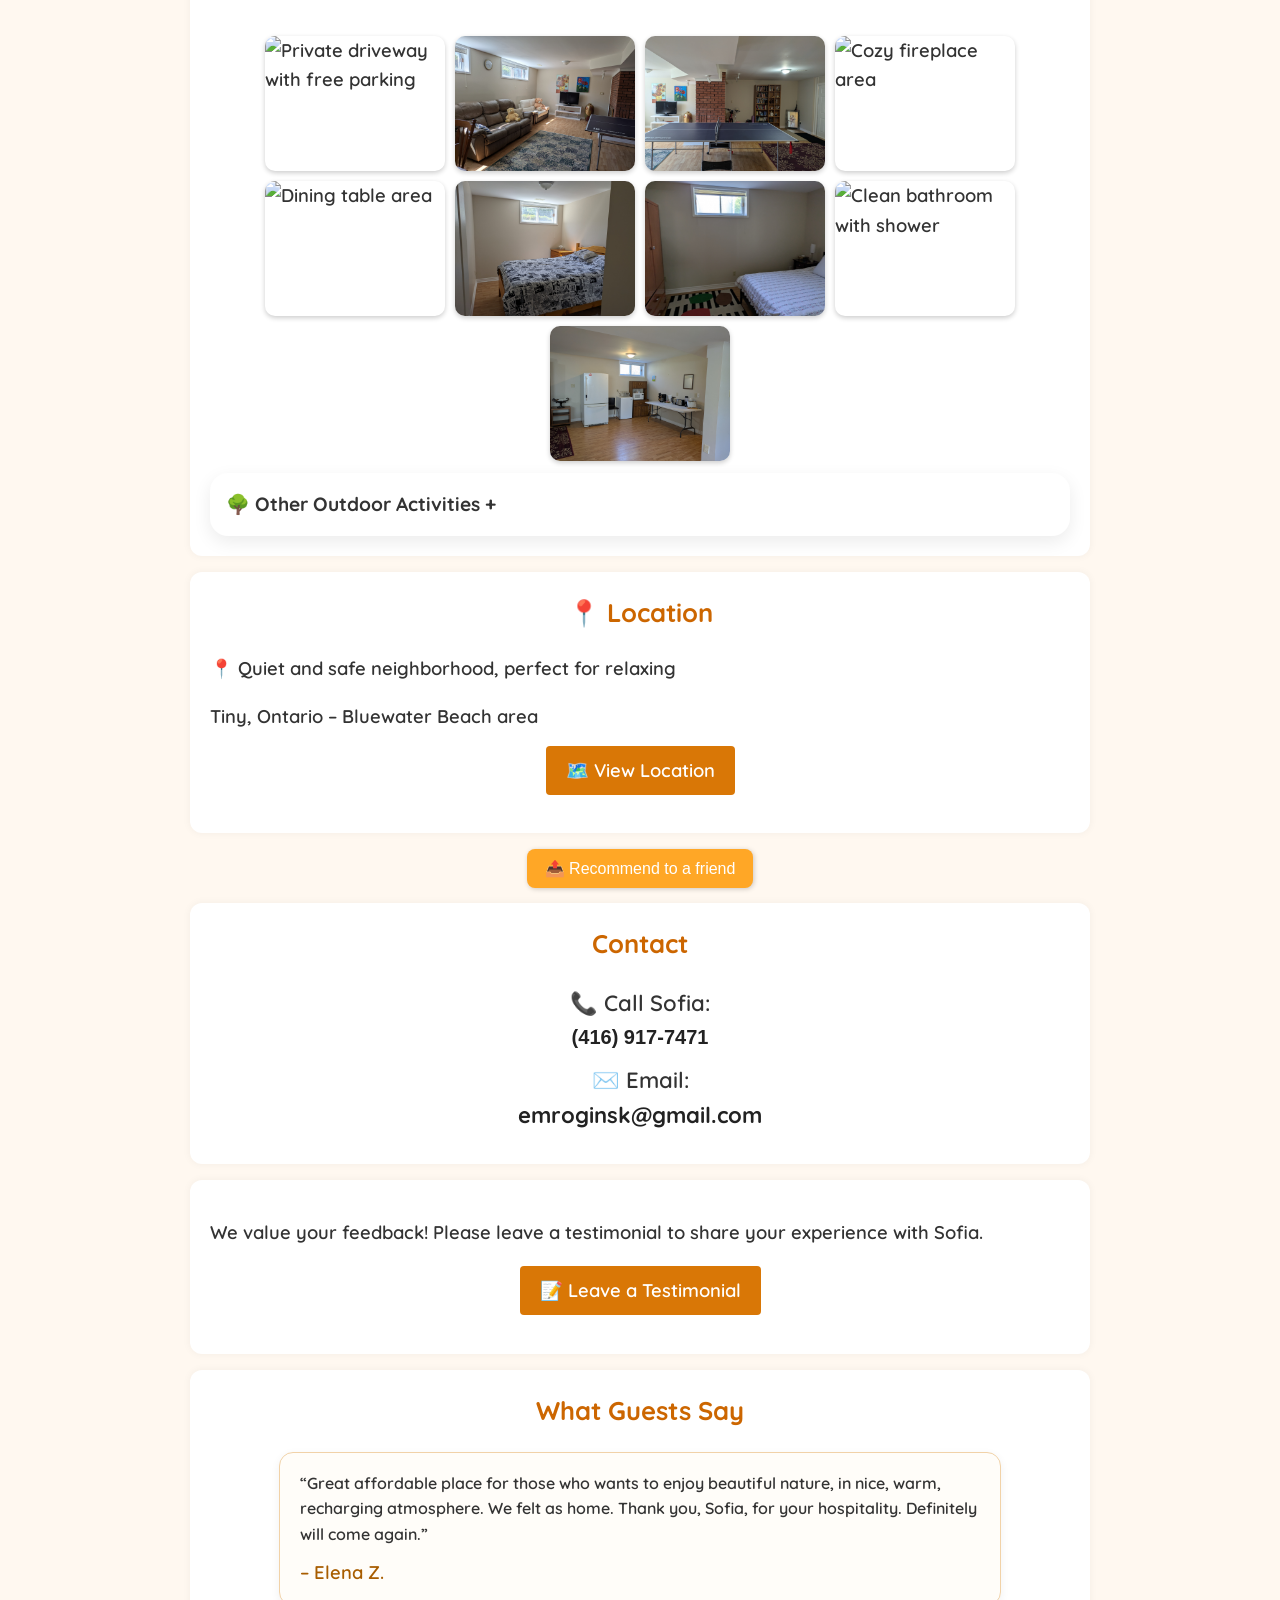
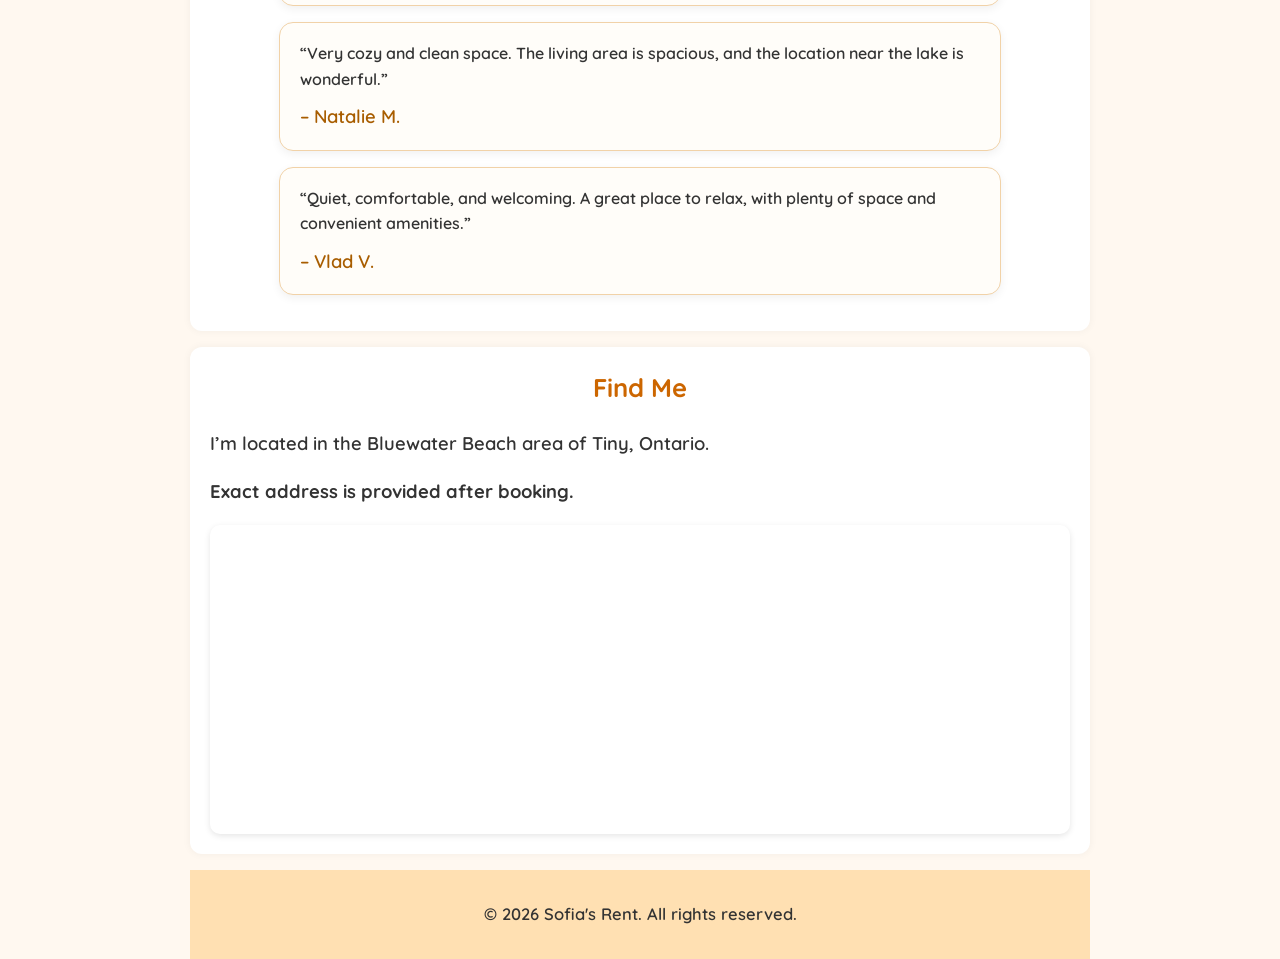
==== commit 216b61ba: "Add new testimonial" ====
--- a/index.html
+++ b/index.html
@@ -303,6 +303,13 @@
     <section class="testimonials">
       <h2>What Guests Say</h2>
     
+      <div class="testimonial-card">
+        <p>
+          “Great affordable  place for those who wants to enjoy beautiful nature, in nice, warm,  recharging atmosphere. We felt as home. Thank you, Sofia, for your hospitality. Definitely will come again.”
+        </p>
+        <span>– Elena Z.</span>
+      </div>
+
       <div class="testimonial-card">
         <p>
           “Very cozy and clean space. The living area is spacious, and the location near the lake is wonderful.”
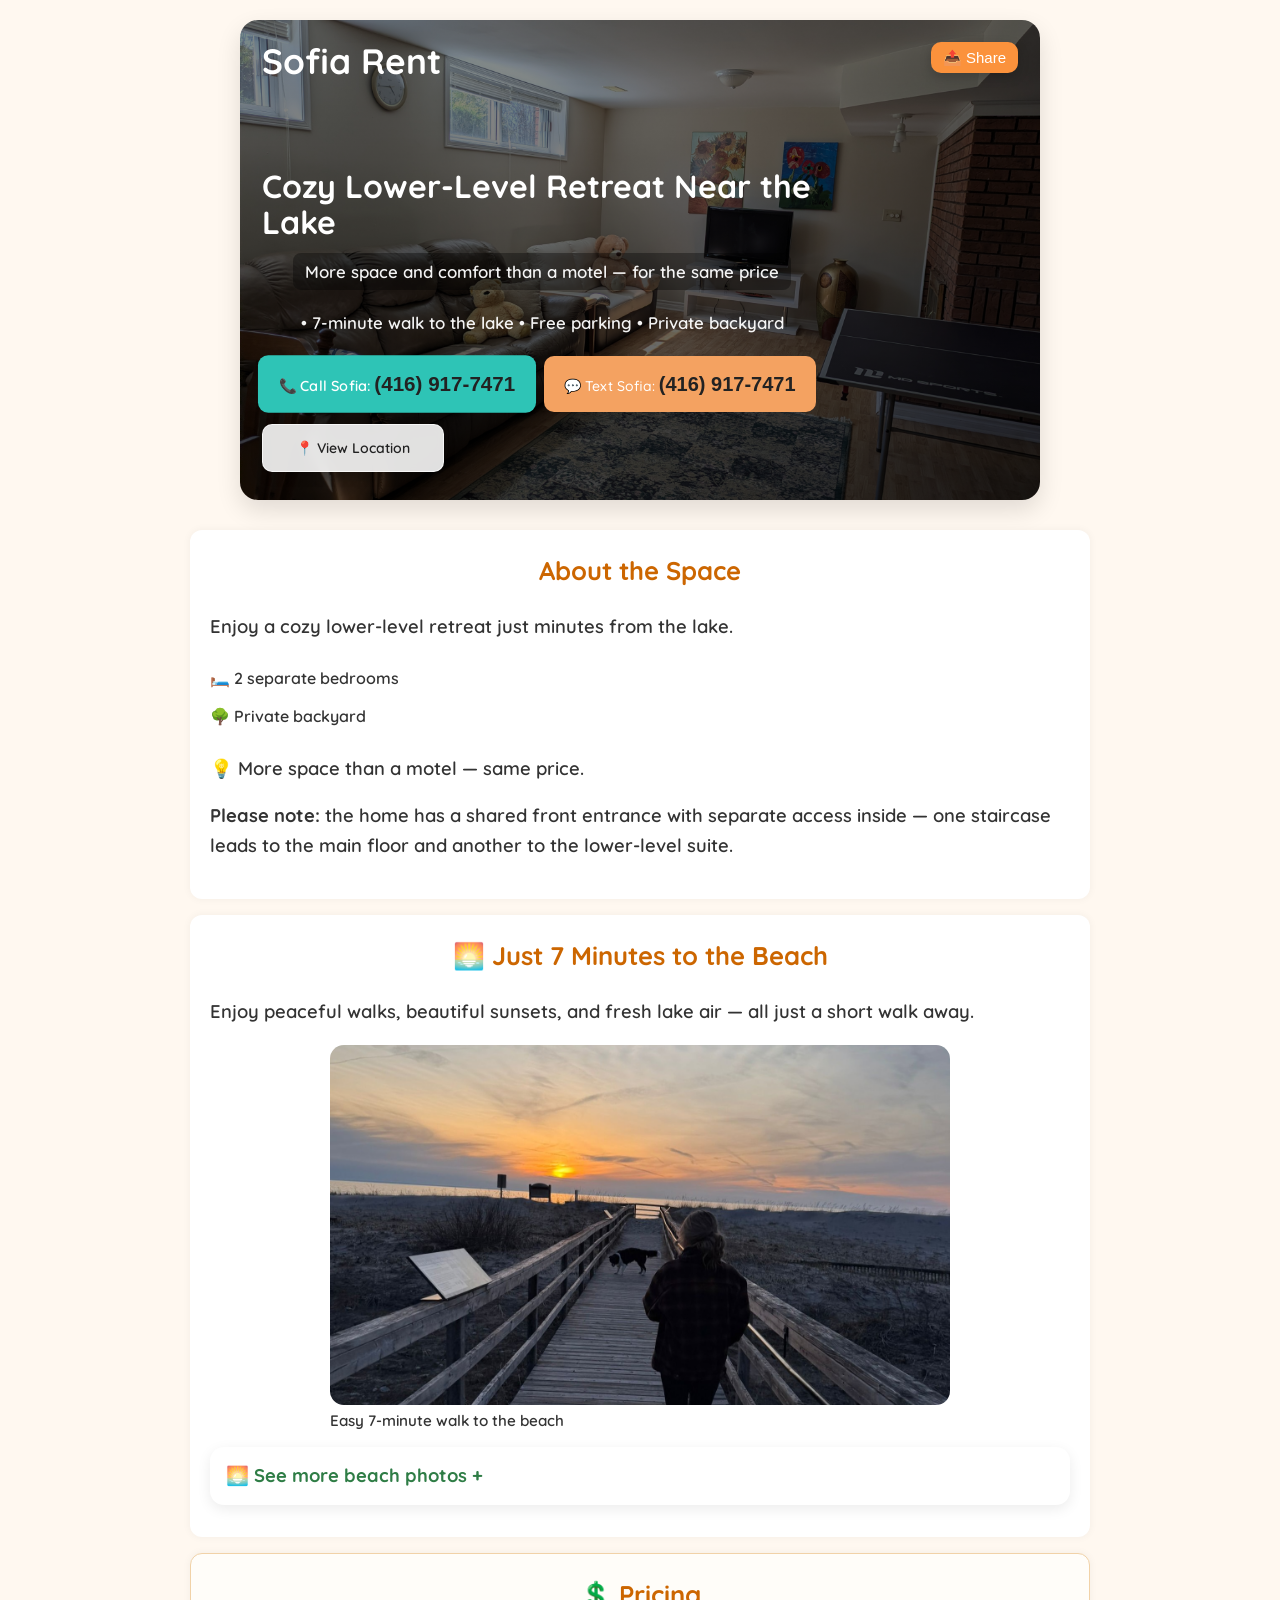
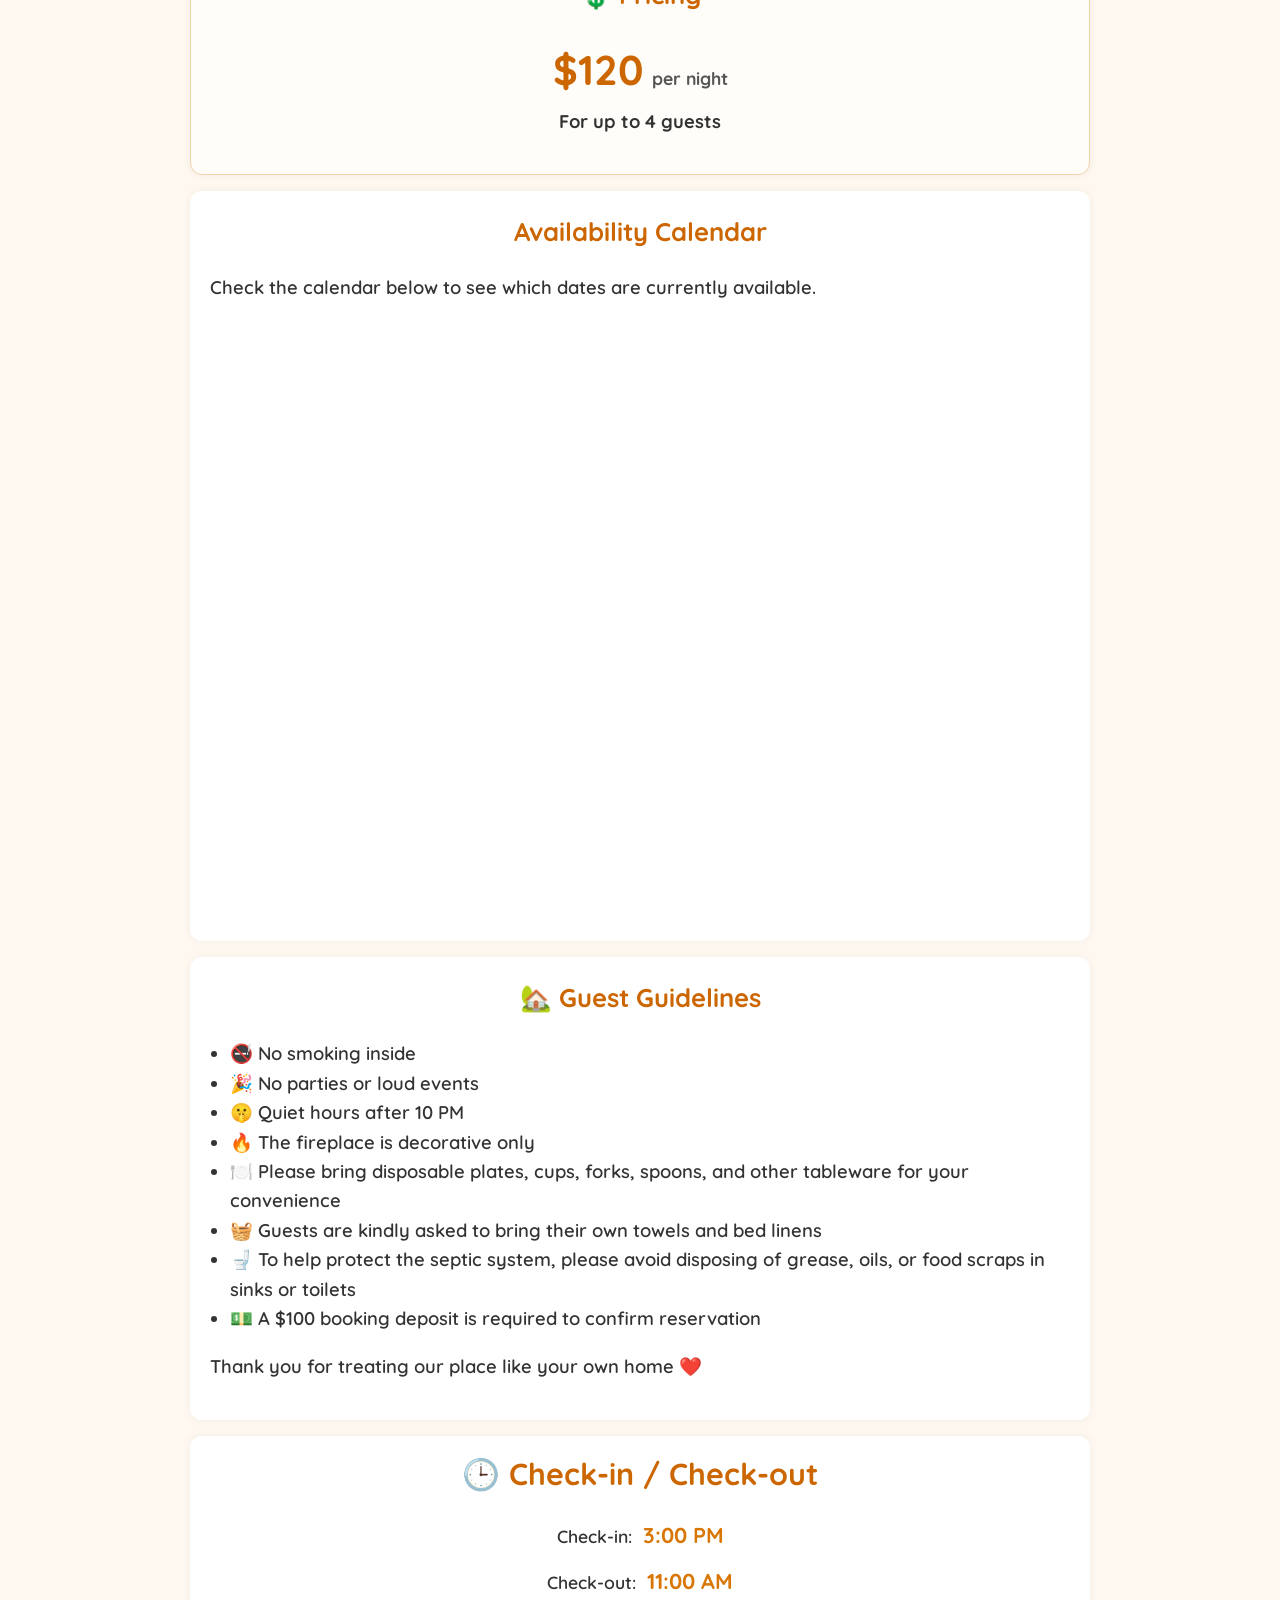
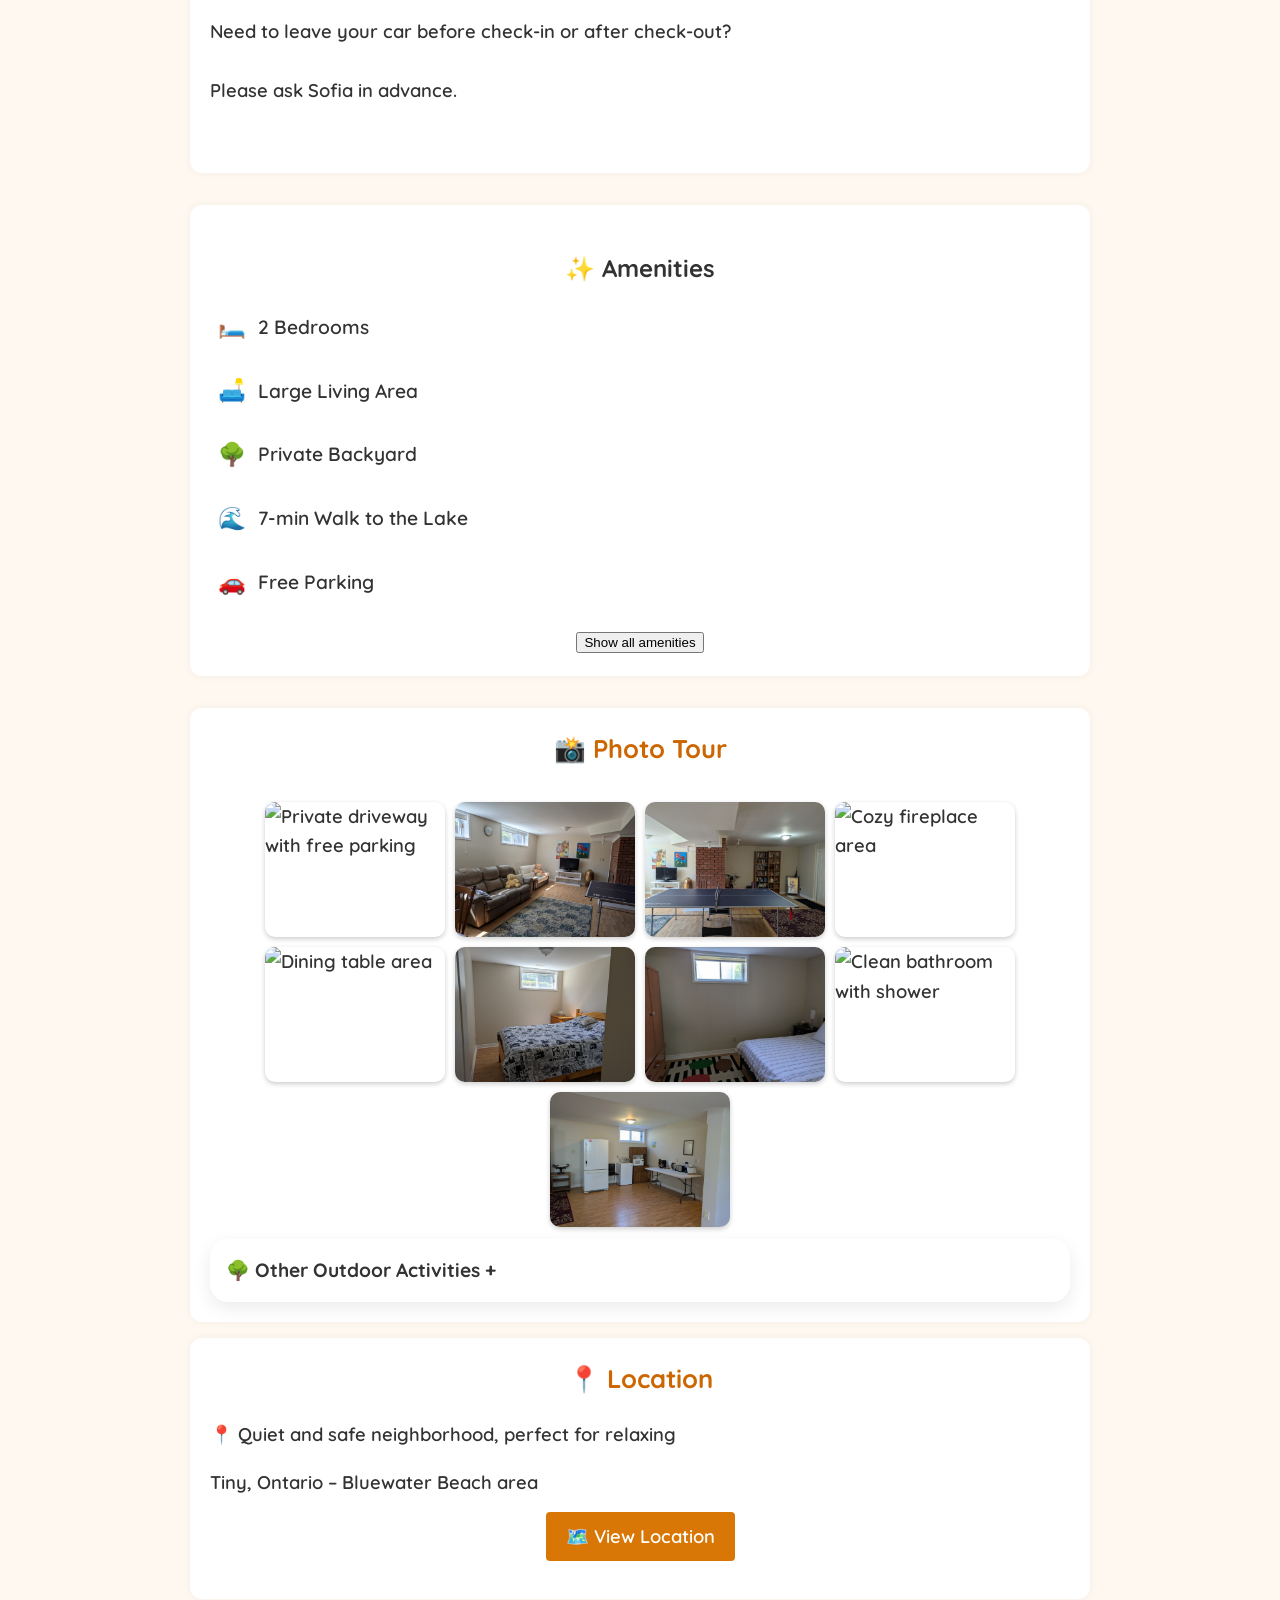
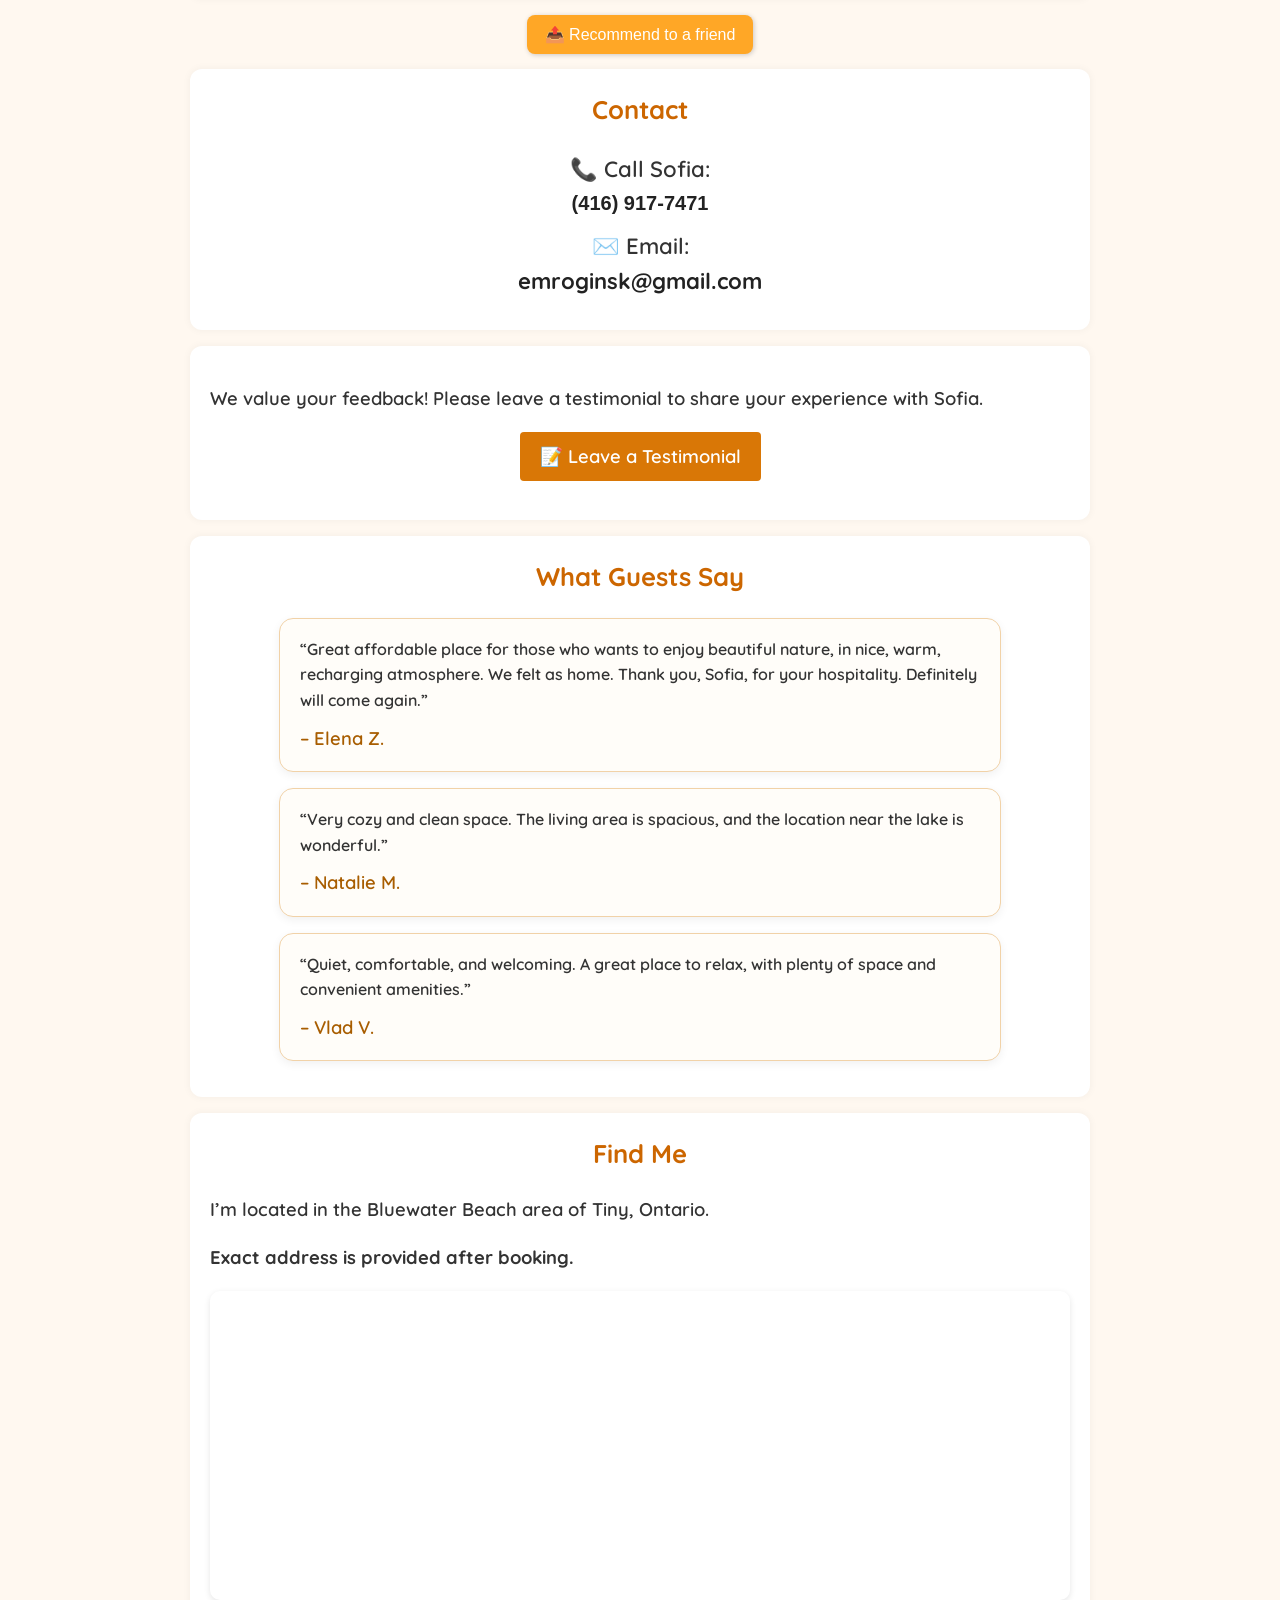
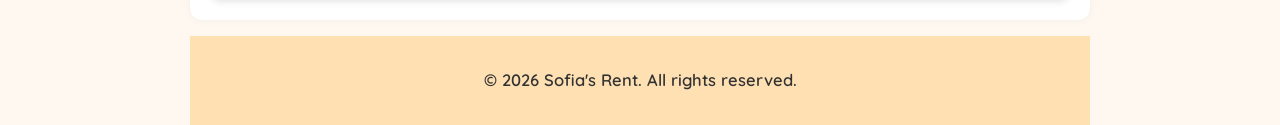
==== commit 54029bec: "Added calendar" ====
--- a/index.html
+++ b/index.html
@@ -120,6 +120,14 @@
         <span class="per-night">per night</span>
       </div>    
       <p class="price-note">For up to 4 guests</p>
+    </section>
+
+    <section class="availability-calendar">
+      <h2>Availability Calendar</h2>
+      <p>Check the calendar below to see which dates are currently available.</p>
+      <div class="calendar-container">
+        <iframe src="https://calendar.google.com/calendar/embed?src=c32ab8b880a68ef9869fa117eb13963d6594772c99854d003a67405fc00f7c6e%40group.calendar.google.com&amp;ctz=America%2FToronto" style="border: 0" width="800" height="600" frameborder="0" scrolling="no"></iframe>
+      </div>
     </section>
 
     <section class="guest-guidelines">
--- a/style.css
+++ b/style.css
@@ -84,6 +84,27 @@
 section h2 {
   color: #cc6600;
   margin-top: 0;
+}
+
+/* Availability calendar */
+.calendar-container {
+  width: 100%;
+  overflow: hidden;
+  border-radius: 10px;
+}
+
+.calendar-container iframe {
+  display: block;
+  width: 100%;
+  height: 600px;
+  max-width: 100%;
+  border: 0;
+}
+
+@media (max-width: 600px) {
+  .calendar-container iframe {
+    height: 450px;
+  }
 }
 
 /* Photo gallery */
@@ -1211,4 +1232,4 @@
   .house-rules h2 {
     font-size: 1.7rem;
   }
-}+}
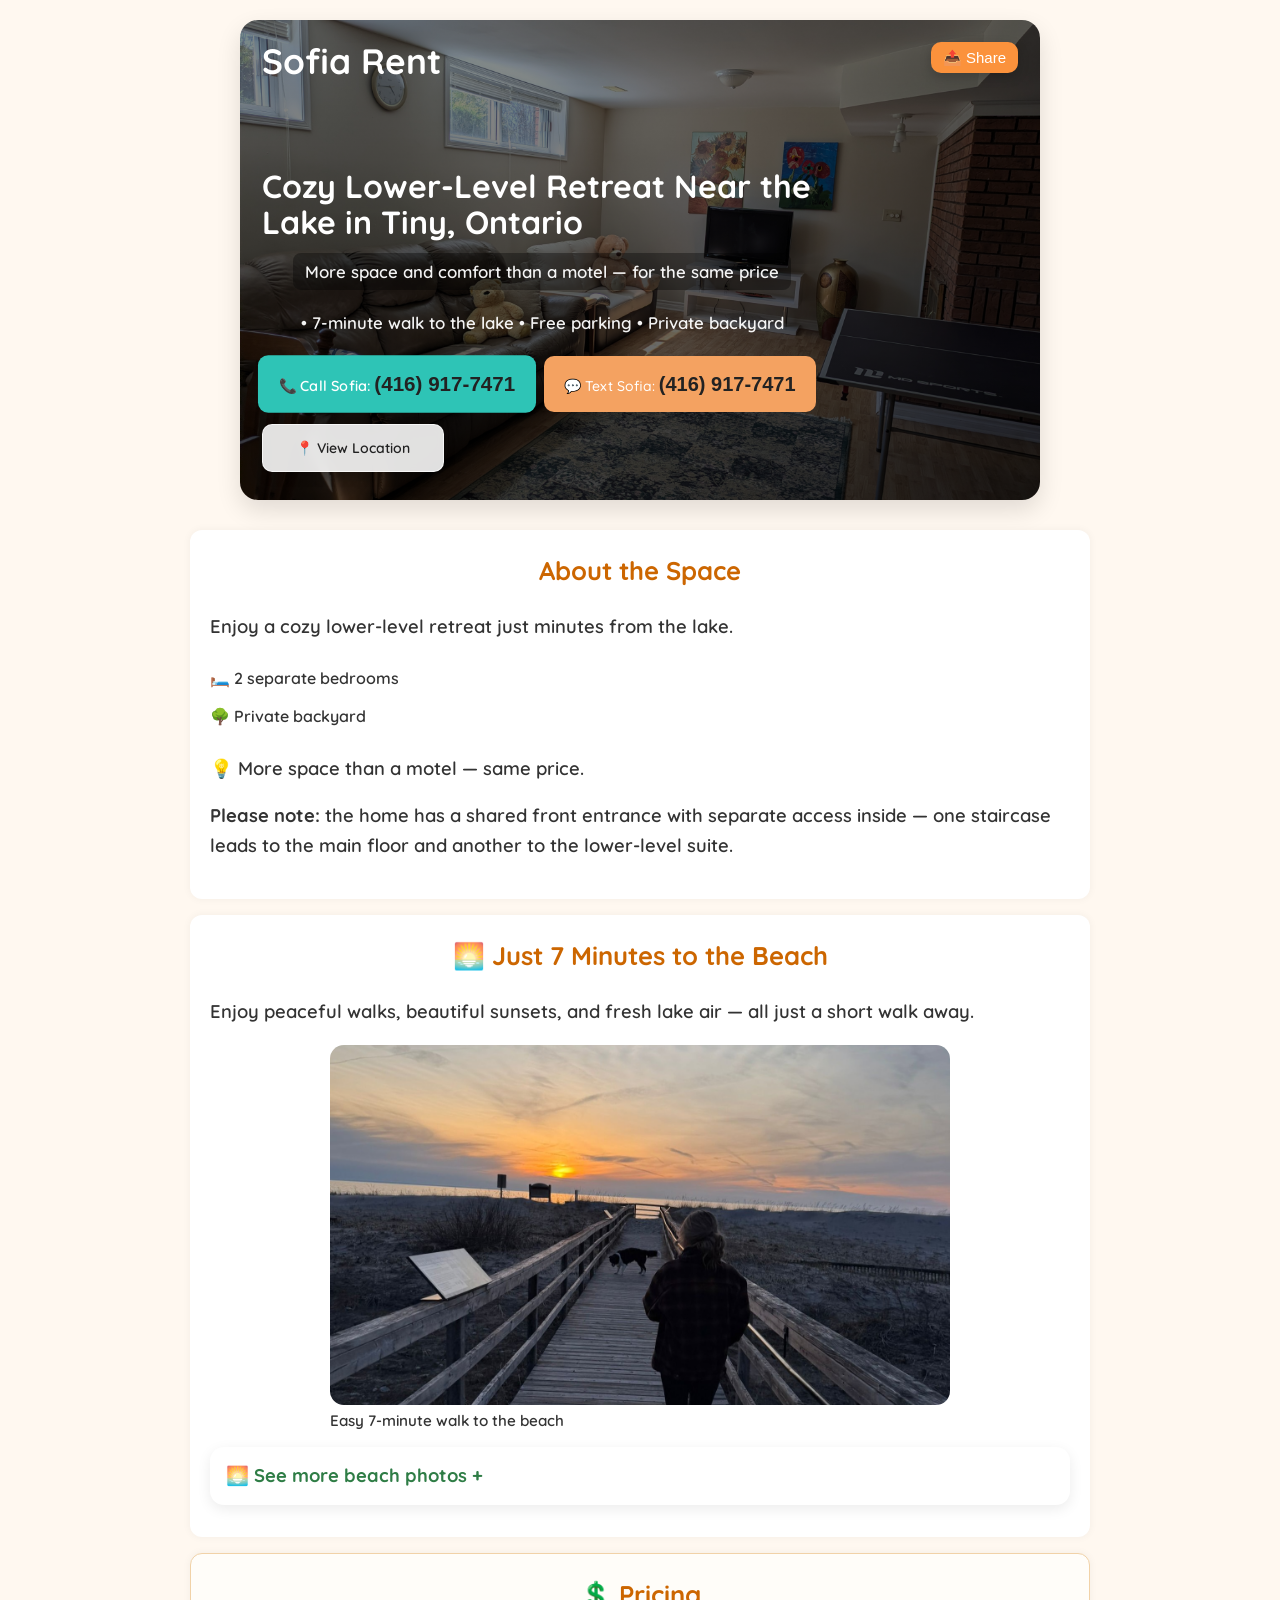
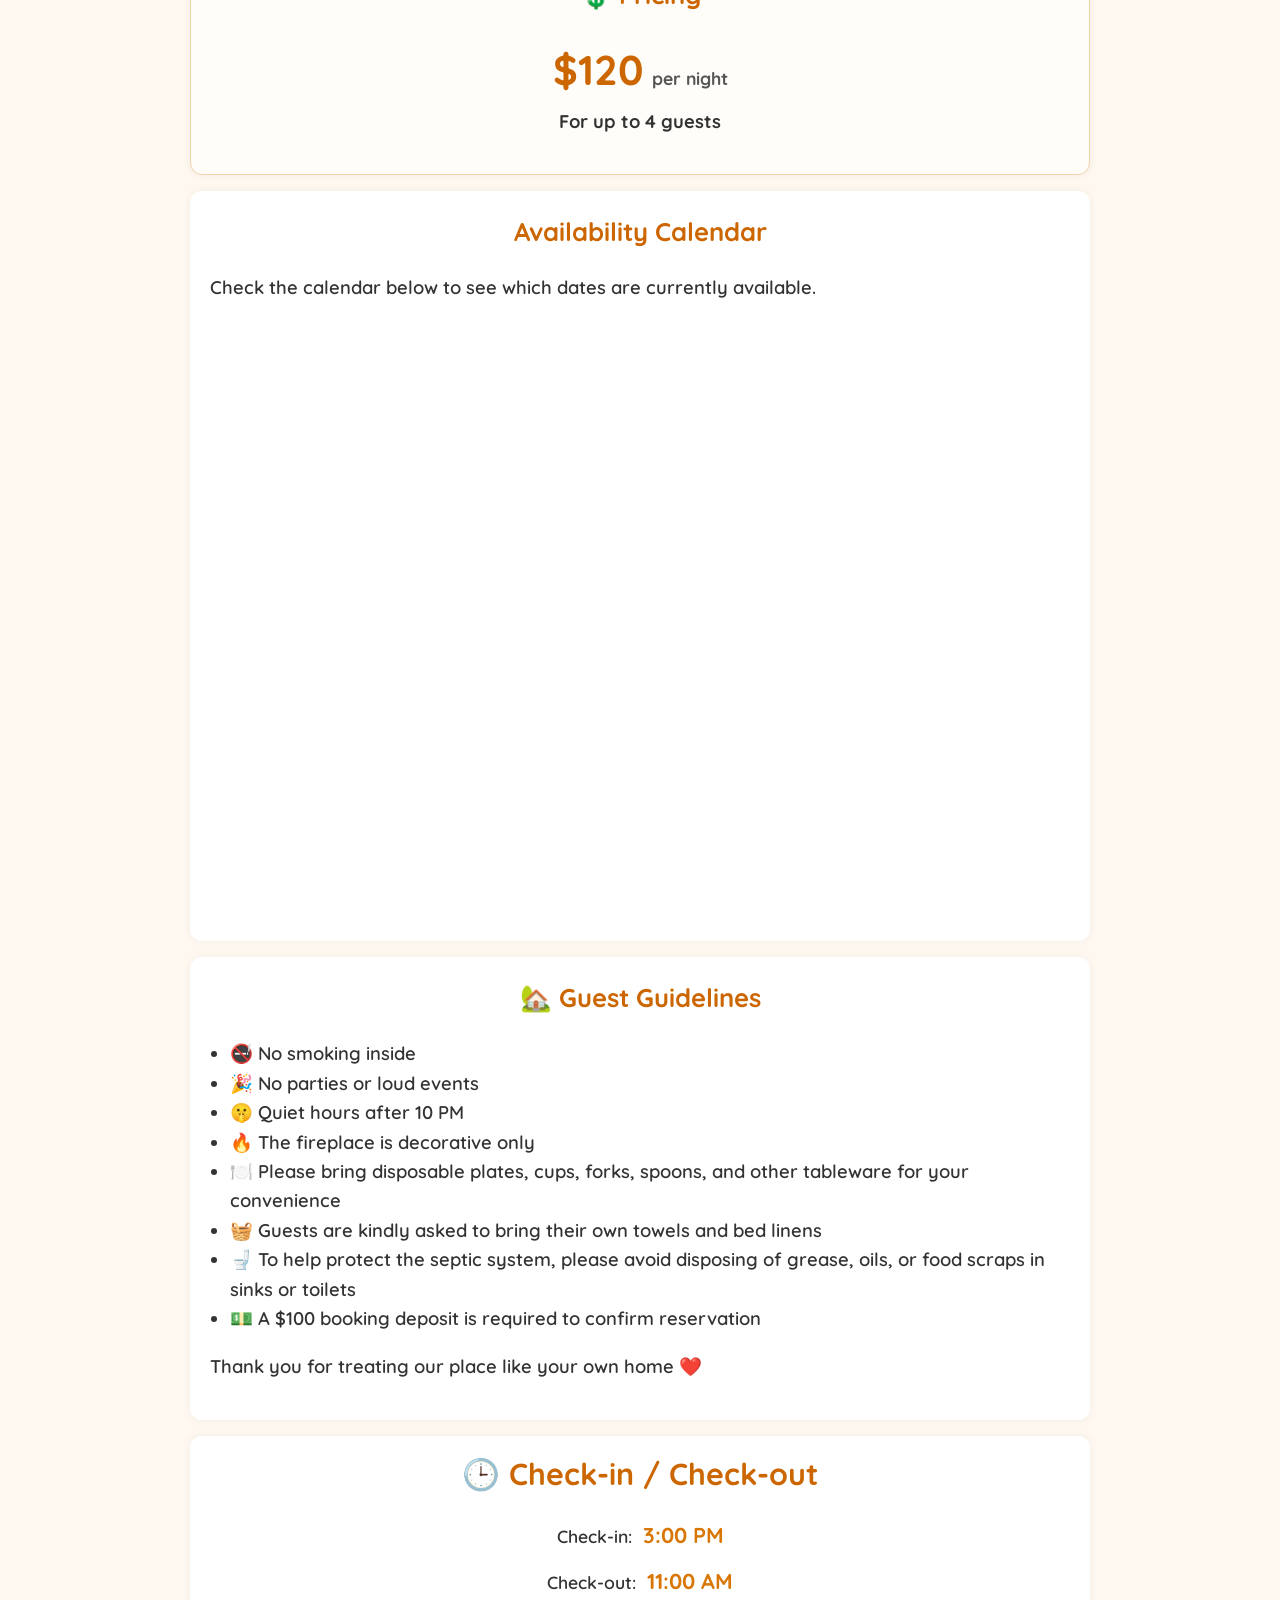
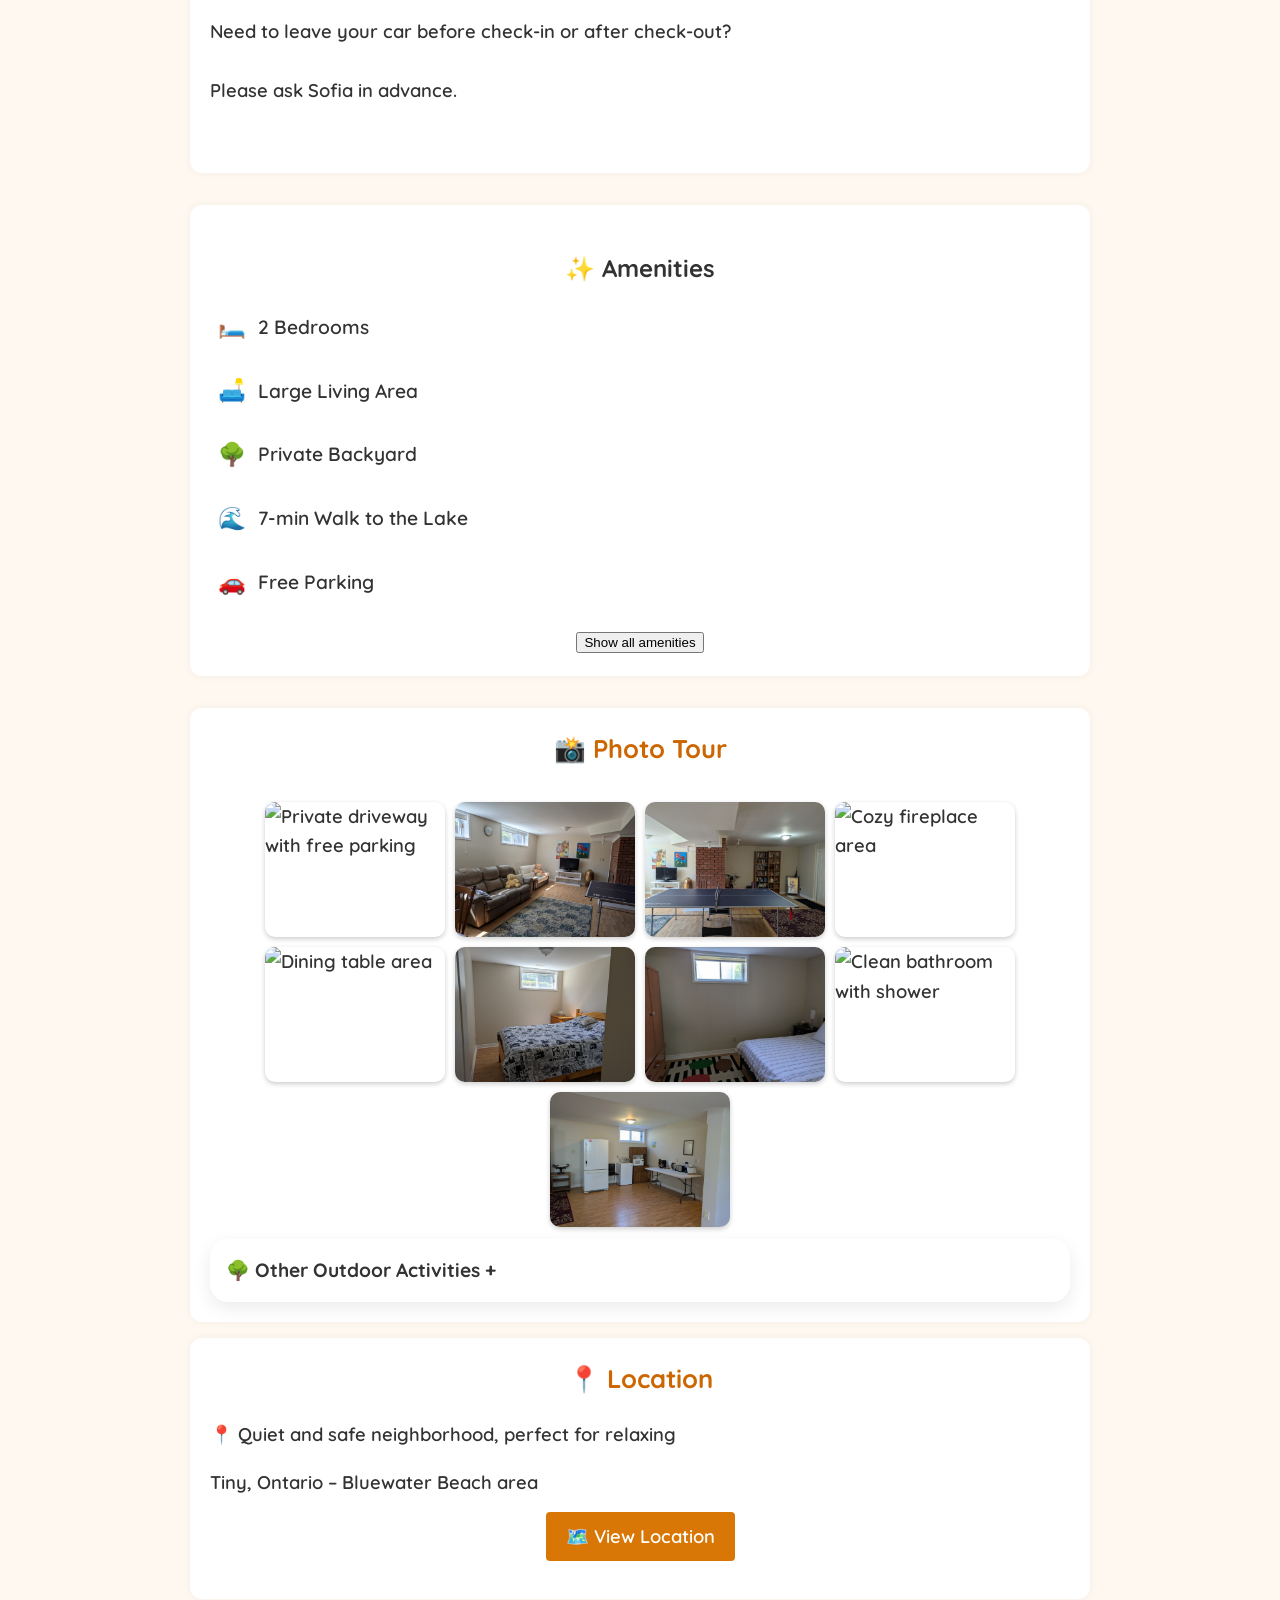
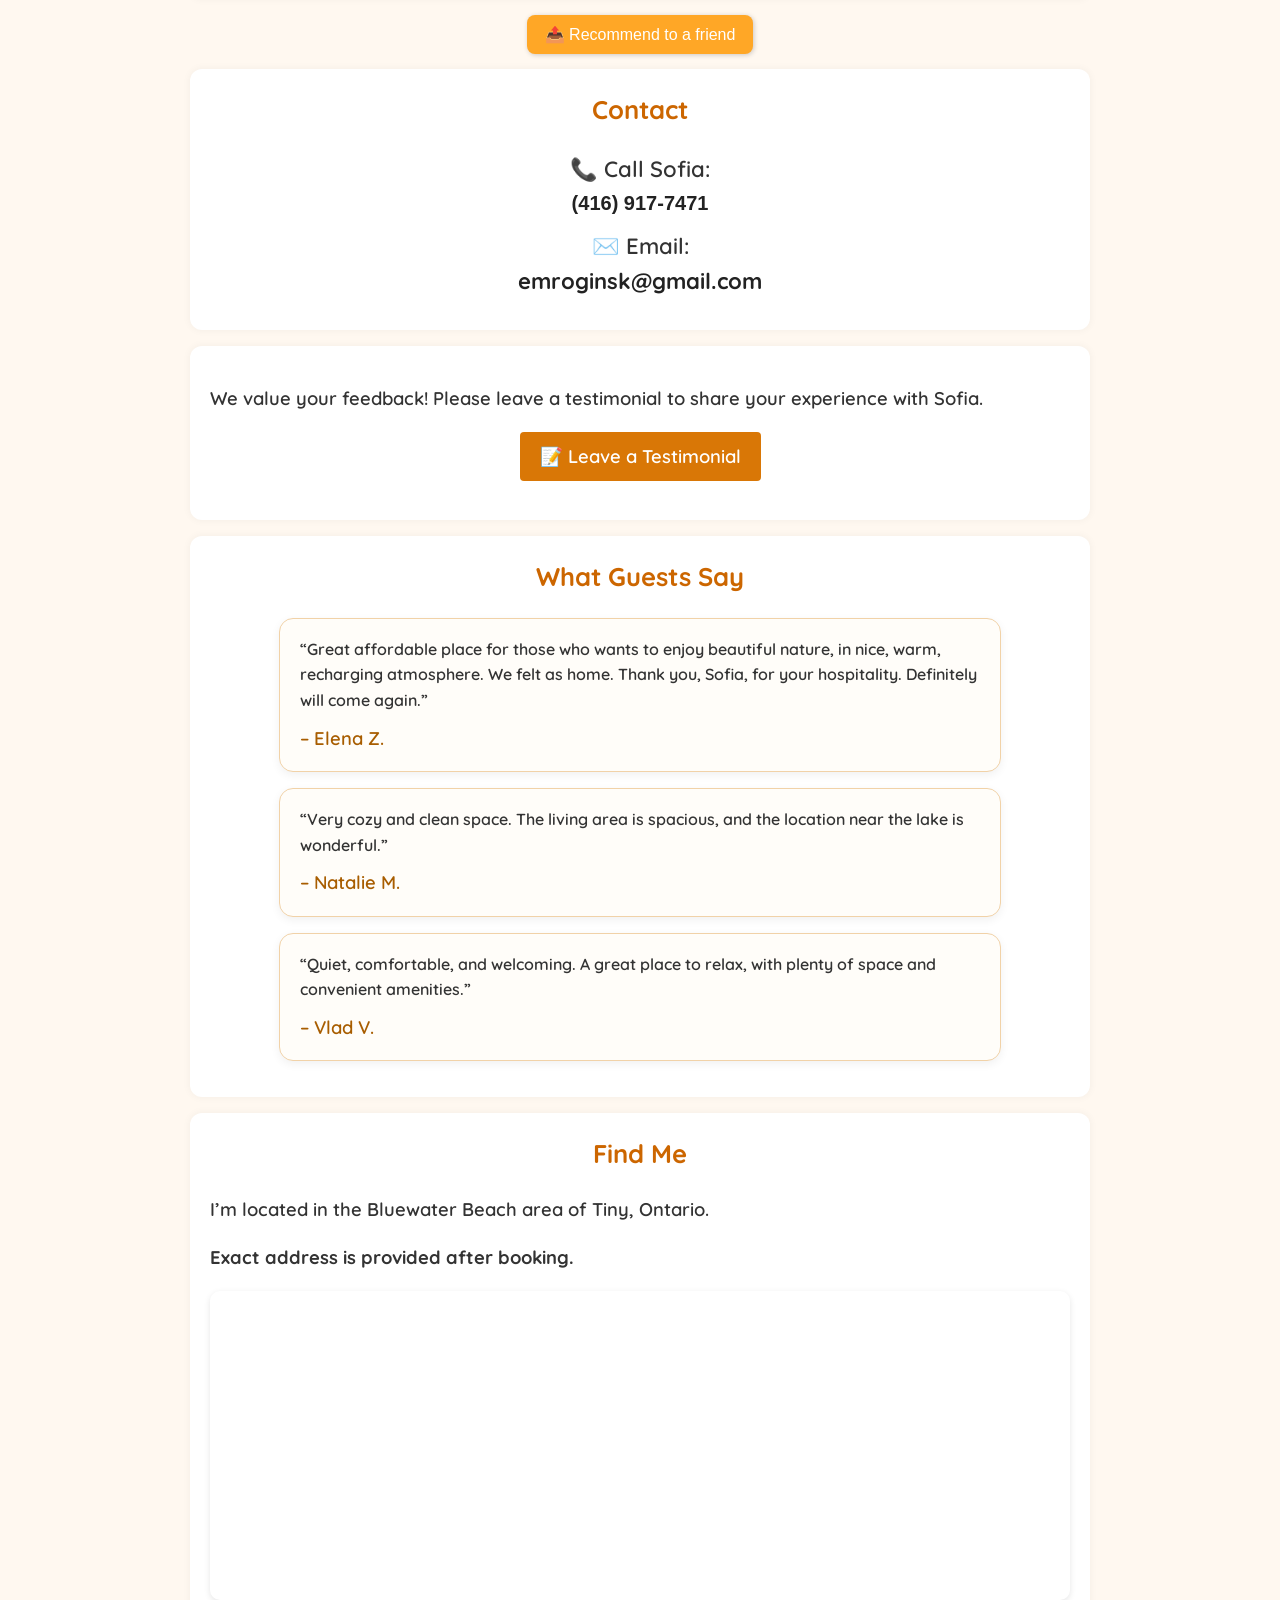
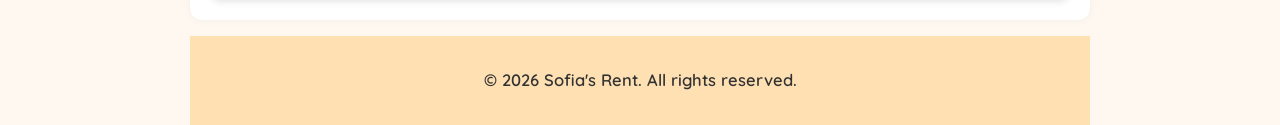
==== commit 91e13302: "Added Tiny Ontario" ====
--- a/index.html
+++ b/index.html
@@ -38,7 +38,7 @@
       </div>
   
       <div class="hero-content">
-        <h2>Cozy Lower-Level Retreat Near the Lake</h2>
+        <h2>Cozy Lower-Level Retreat Near the Lake in Tiny, Ontario</h2>
 
       <p class="hero-subtitle">
         More space and comfort than a motel — for the same price
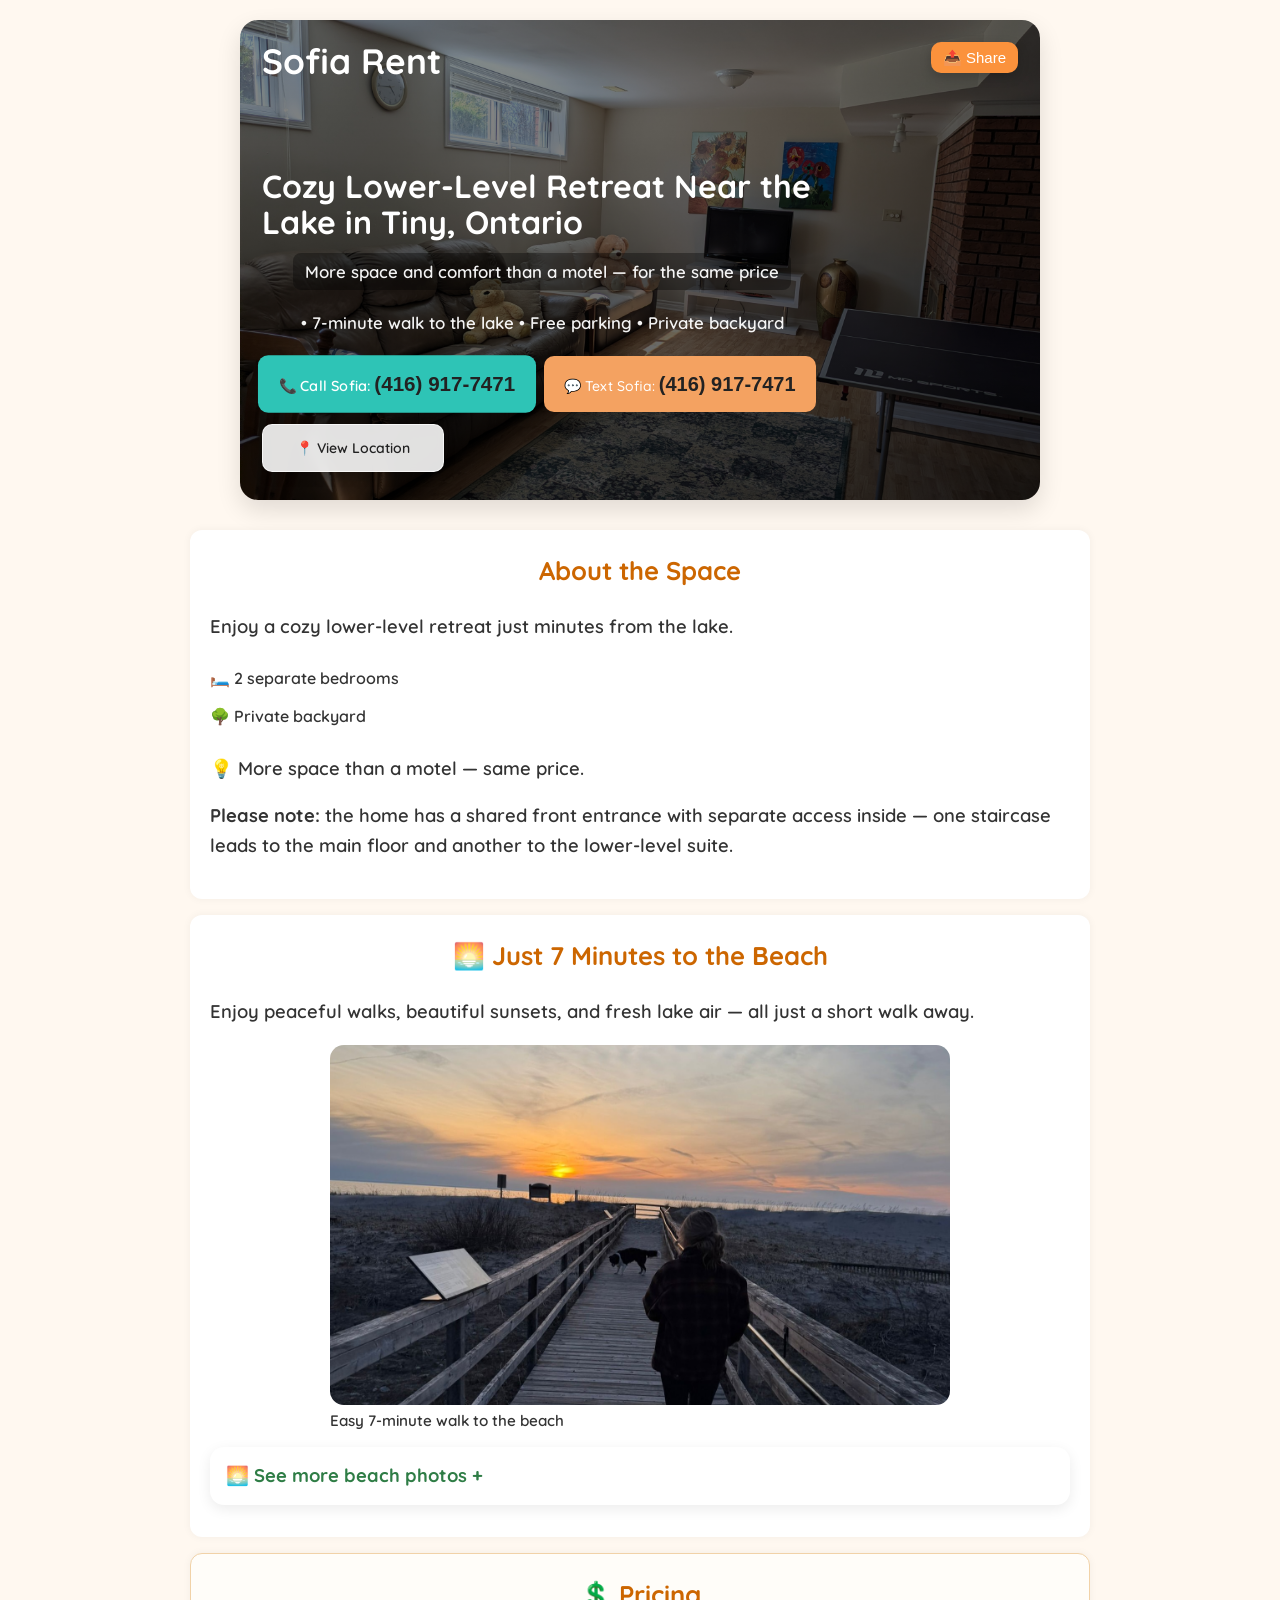
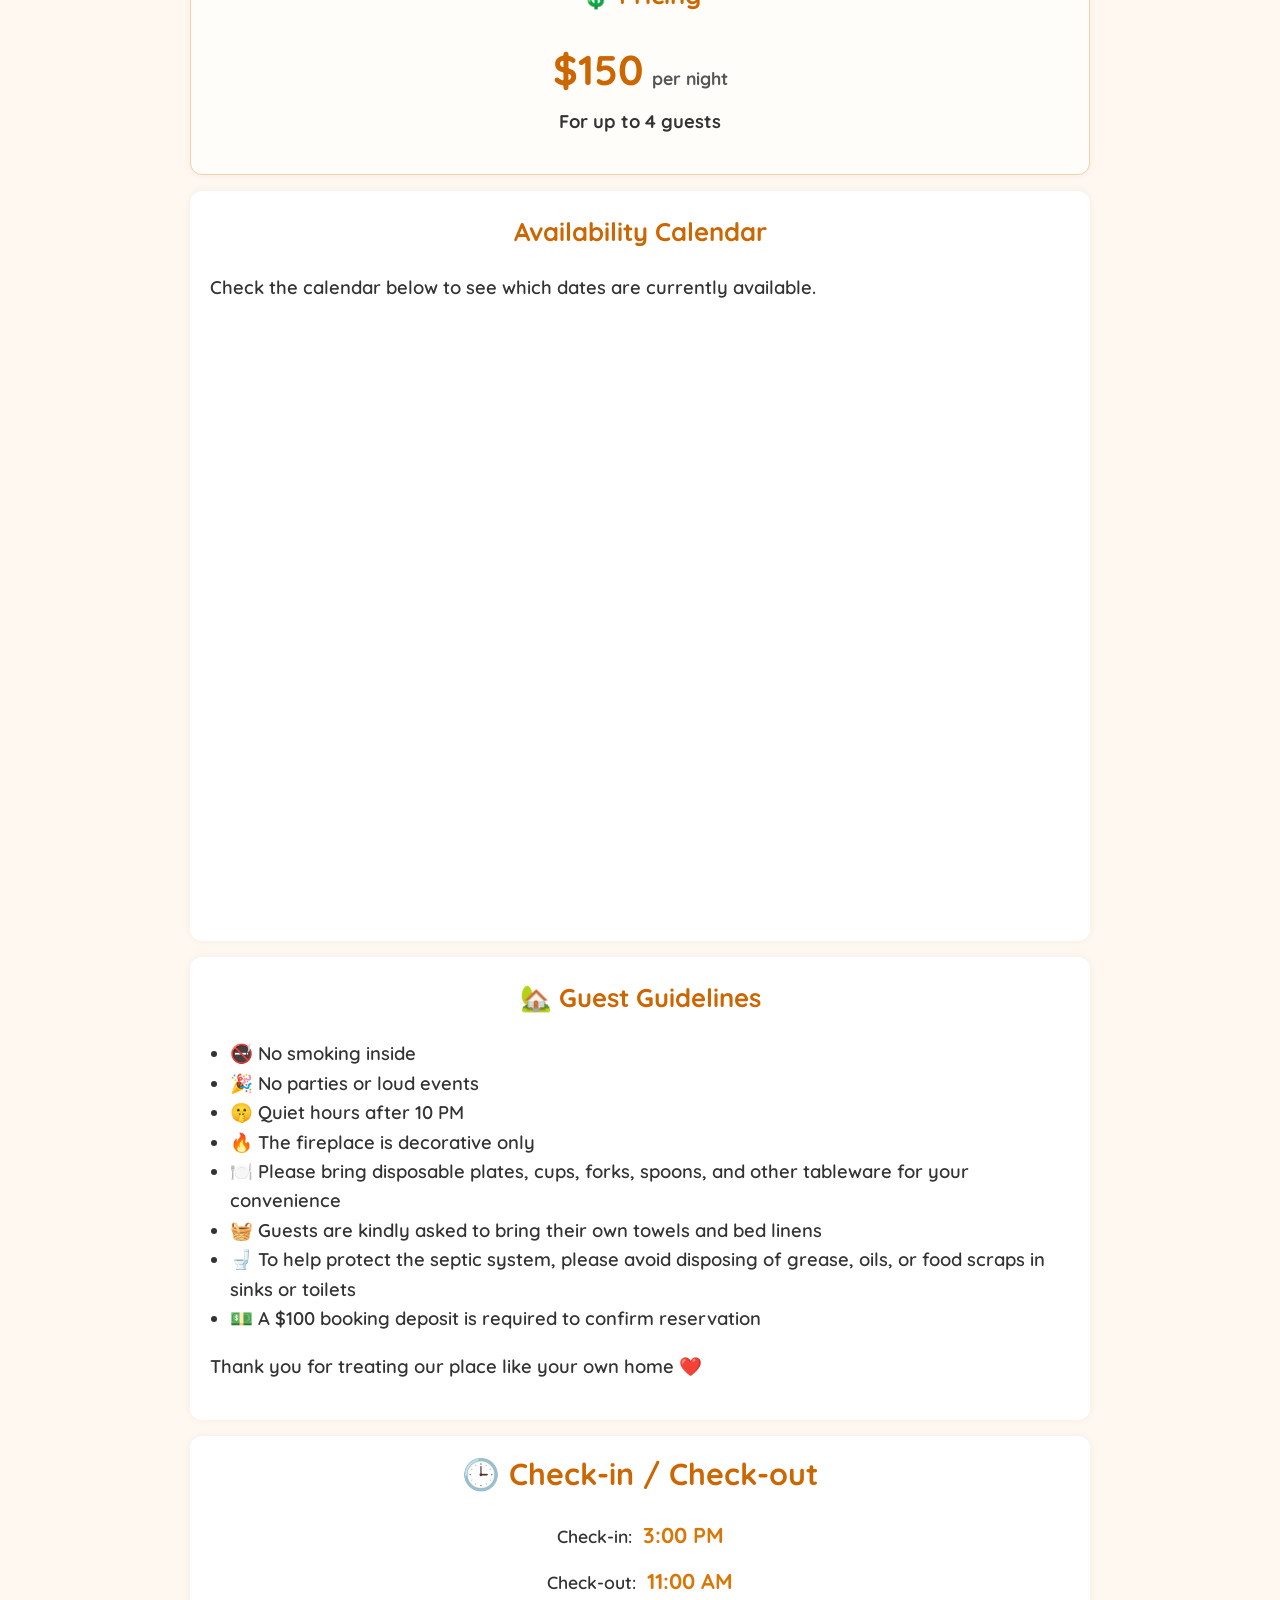
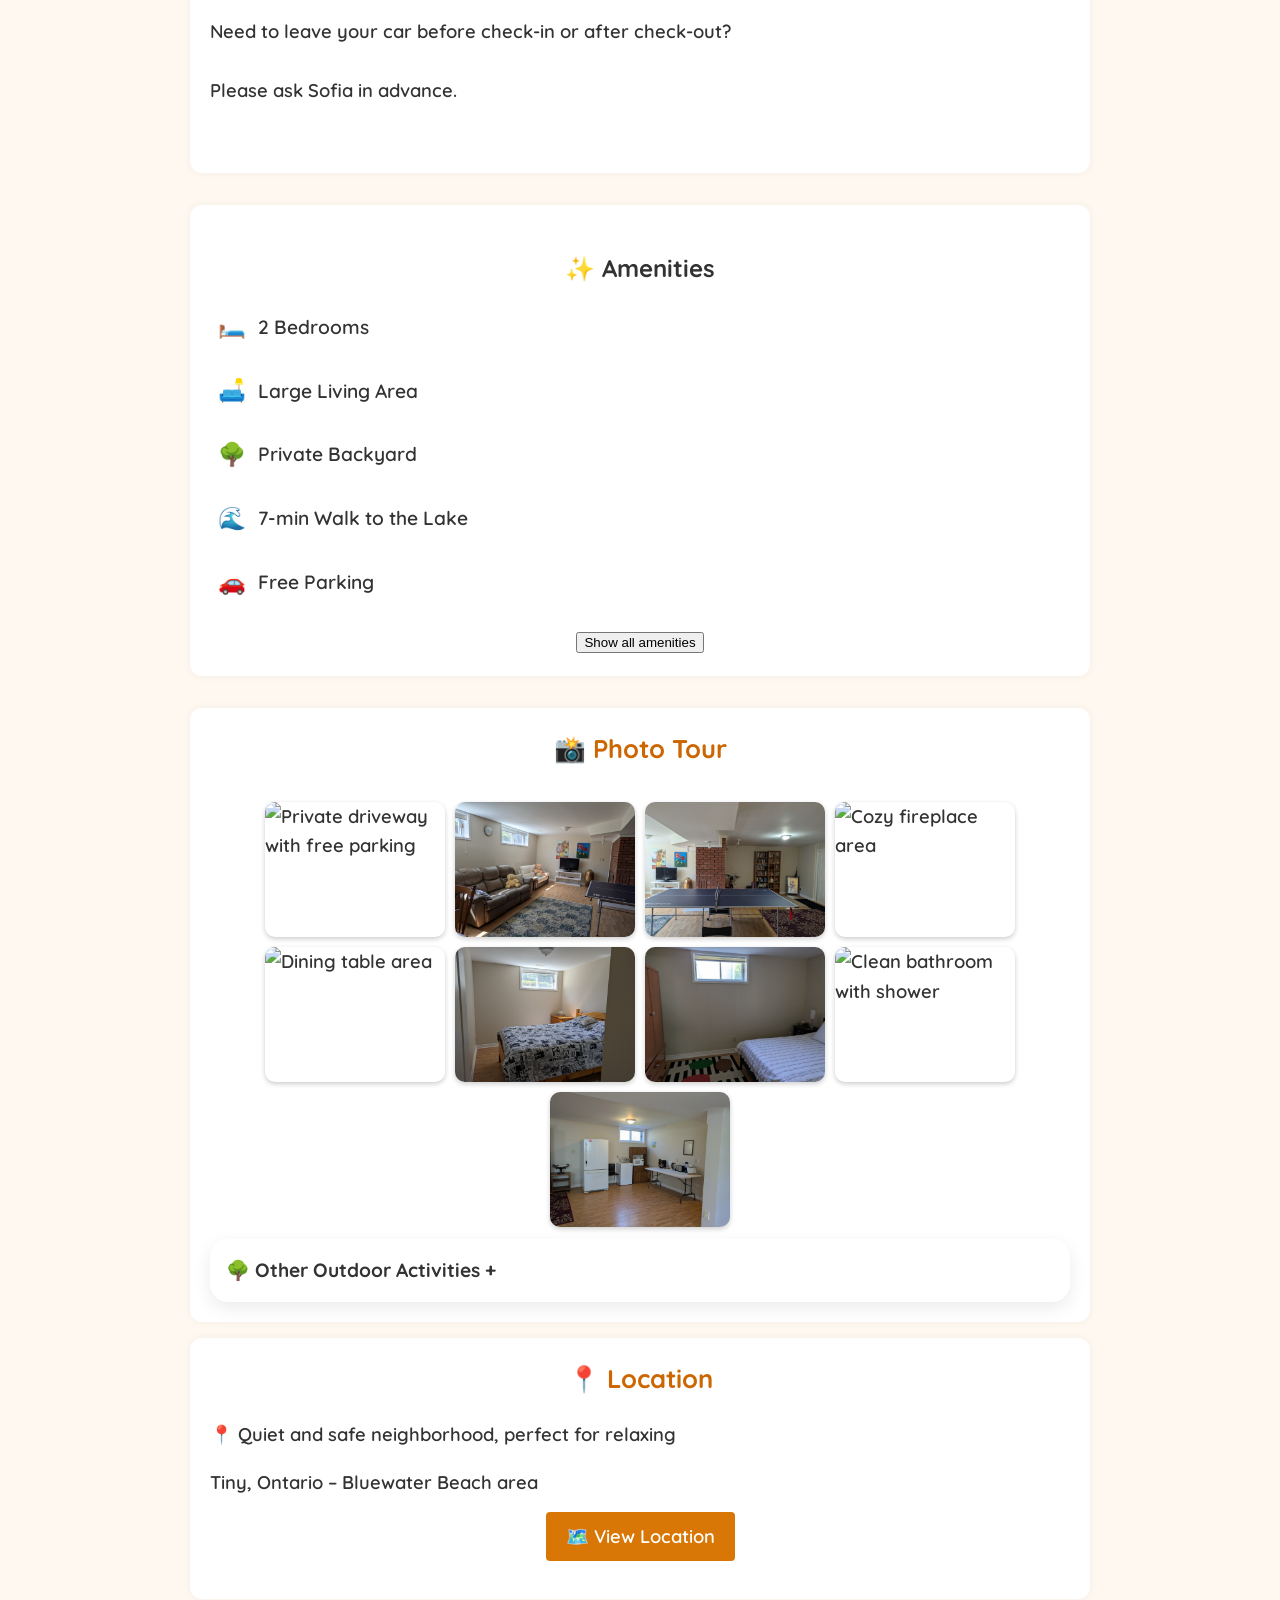
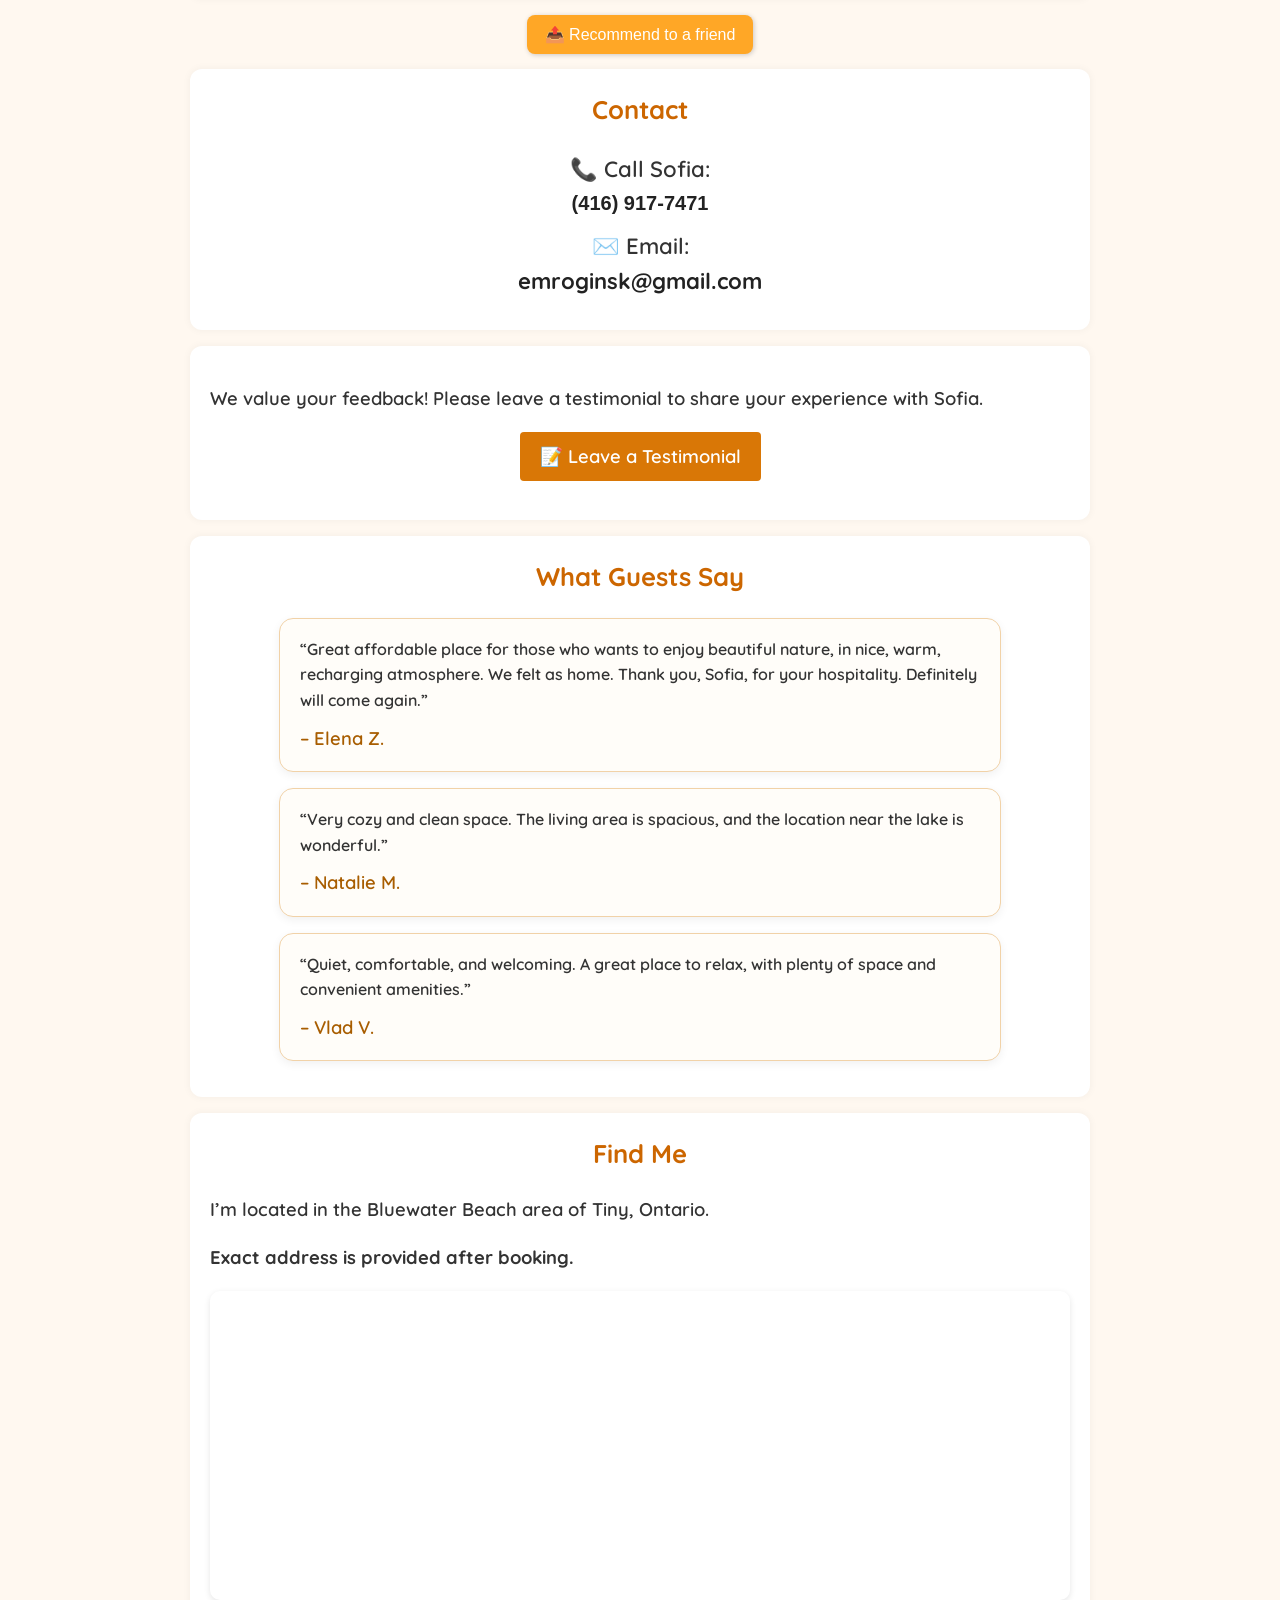
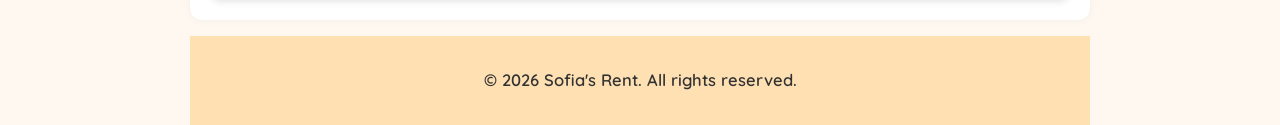
==== commit 0d591208: "Update for calendar" ====
--- a/index.html
+++ b/index.html
@@ -116,7 +116,7 @@
     <section class="pricing-card">
       <h2>💲 Pricing</h2>    
       <div class="price-main">
-        <span class="price">$120</span>
+        <span class="price">$150</span>
         <span class="per-night">per night</span>
       </div>    
       <p class="price-note">For up to 4 guests</p>
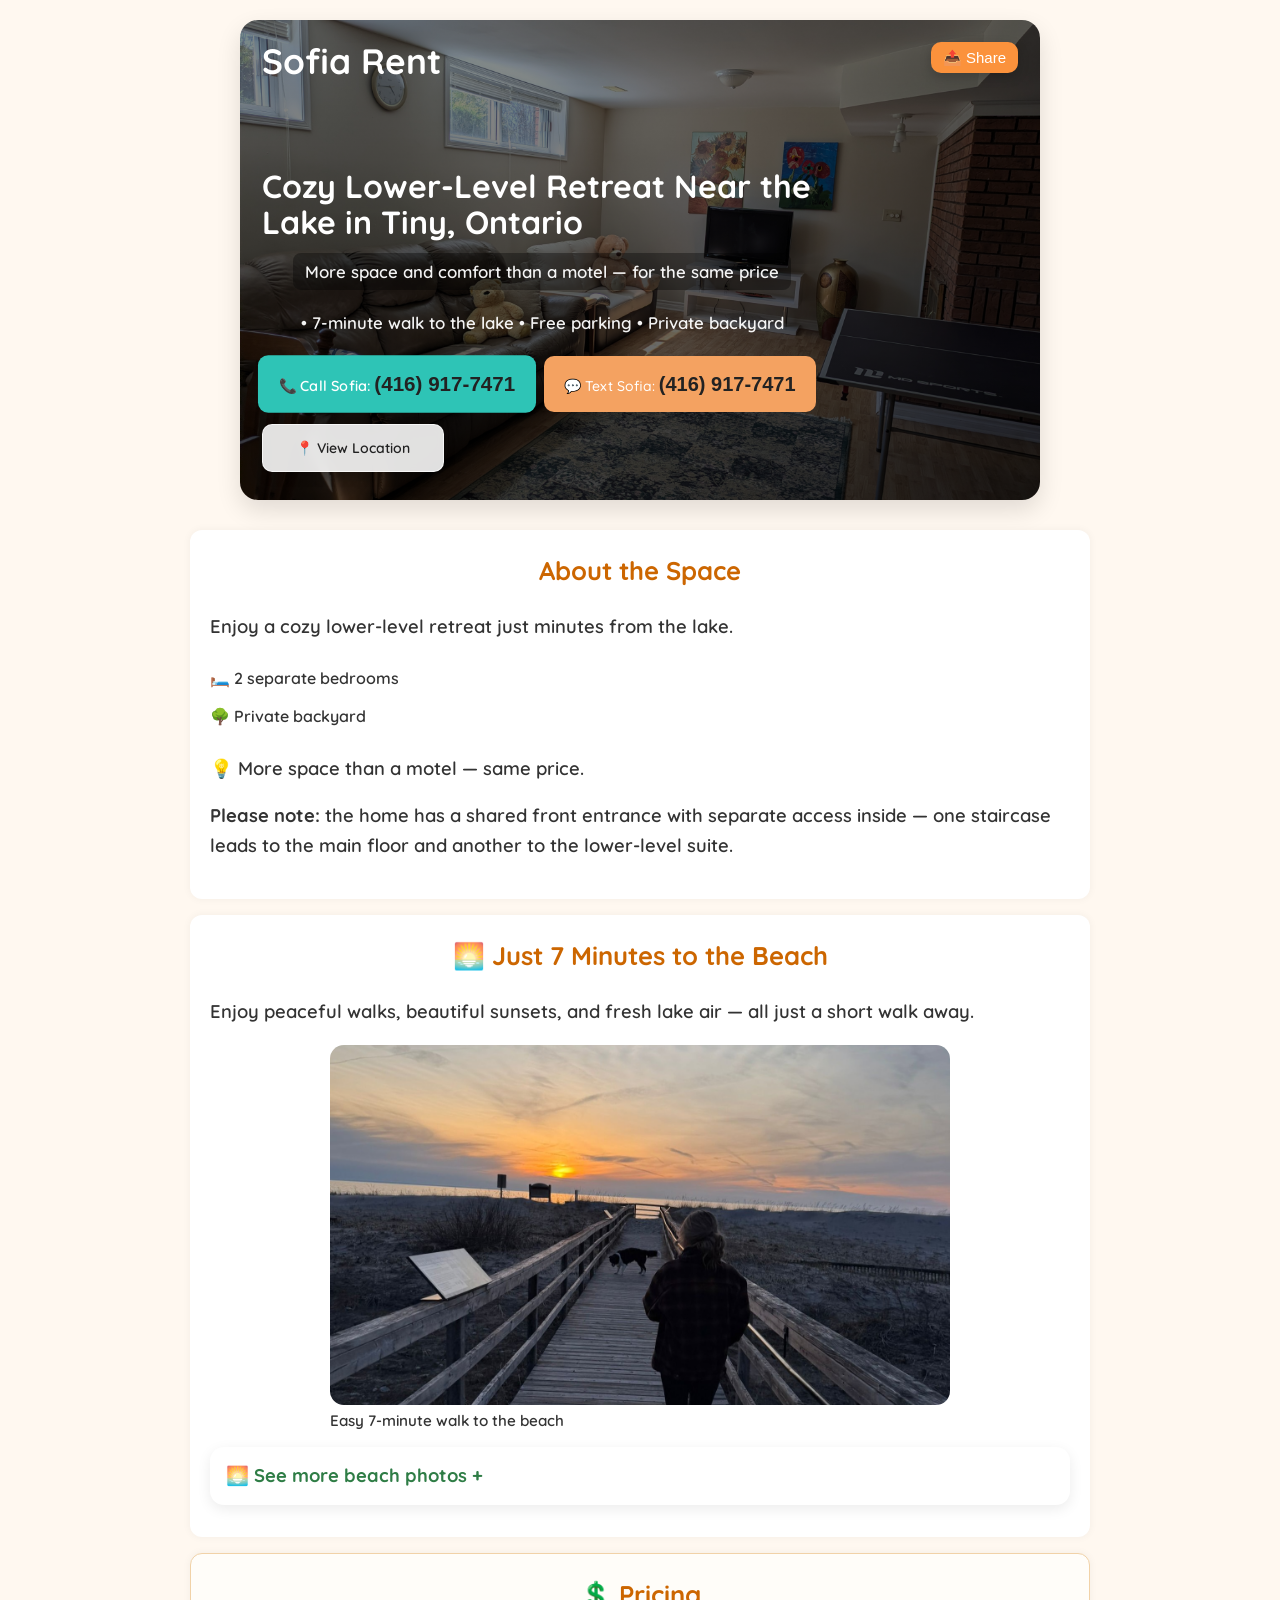
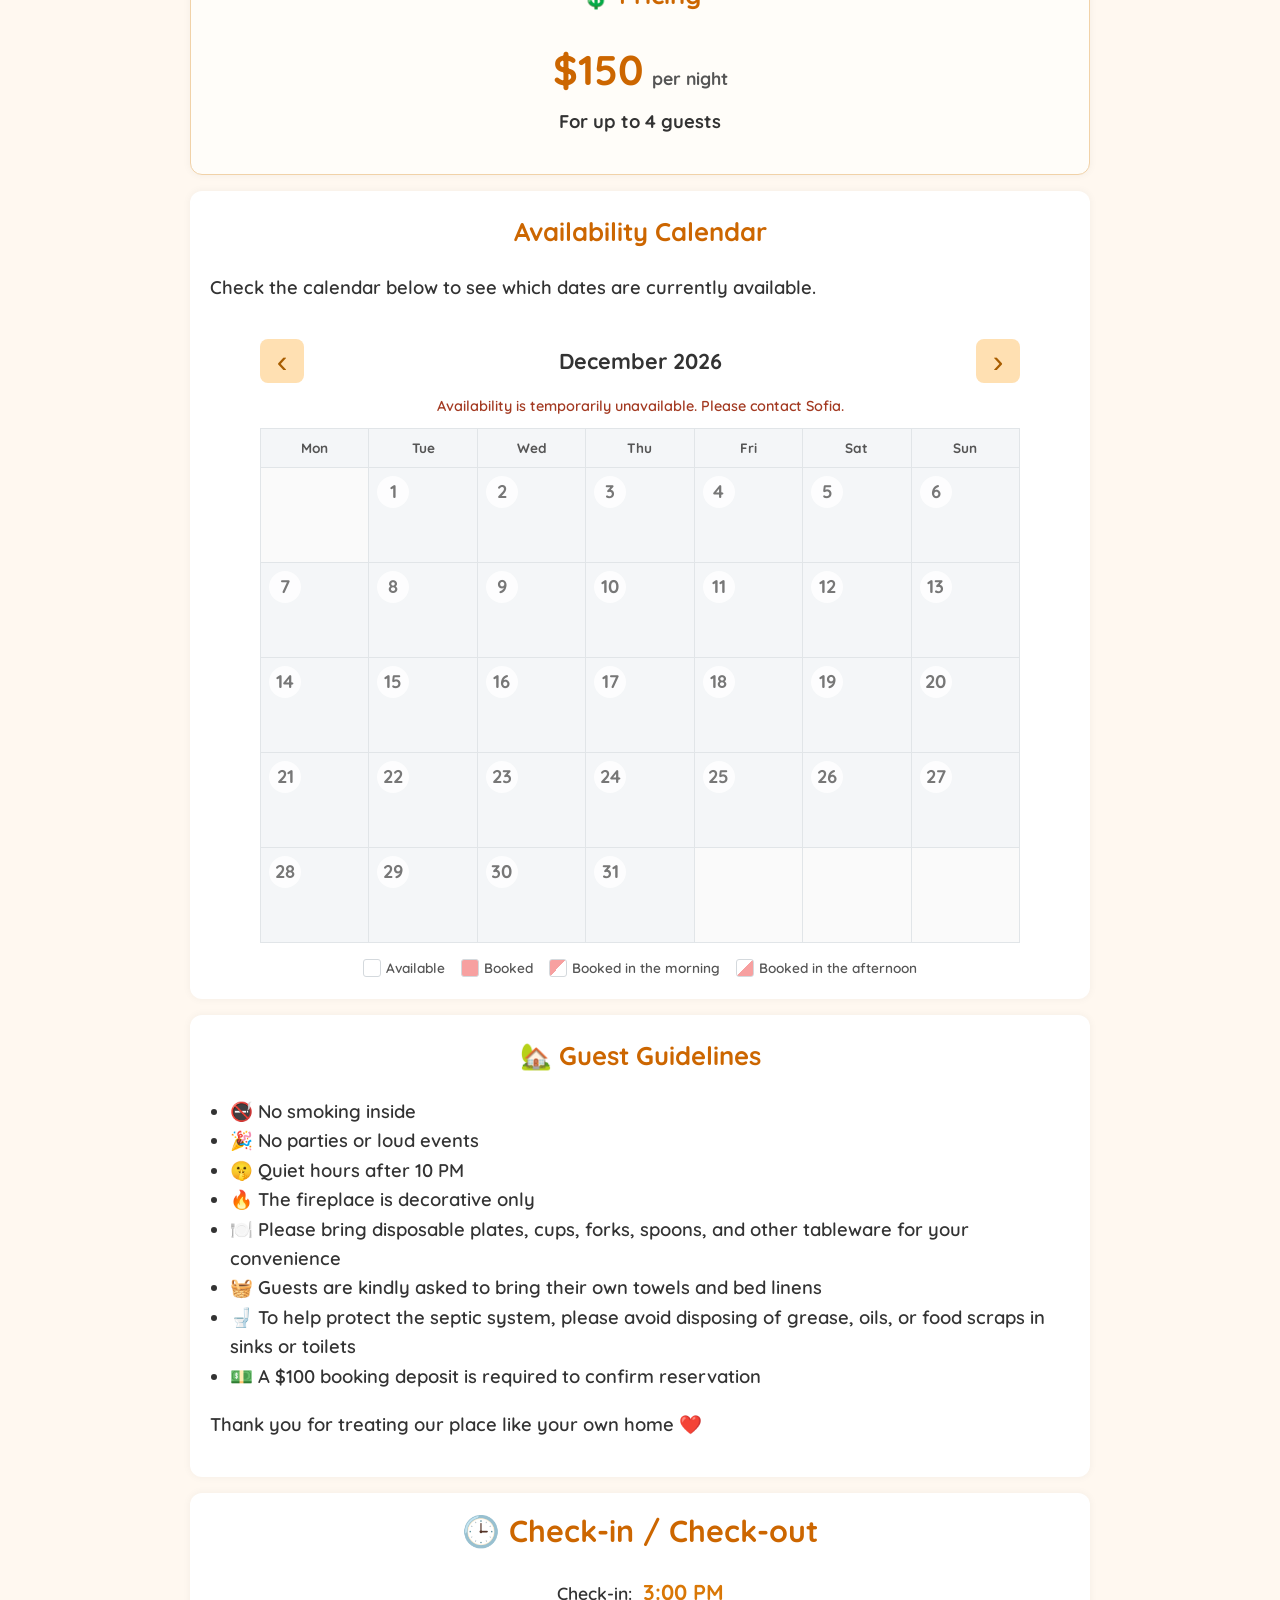
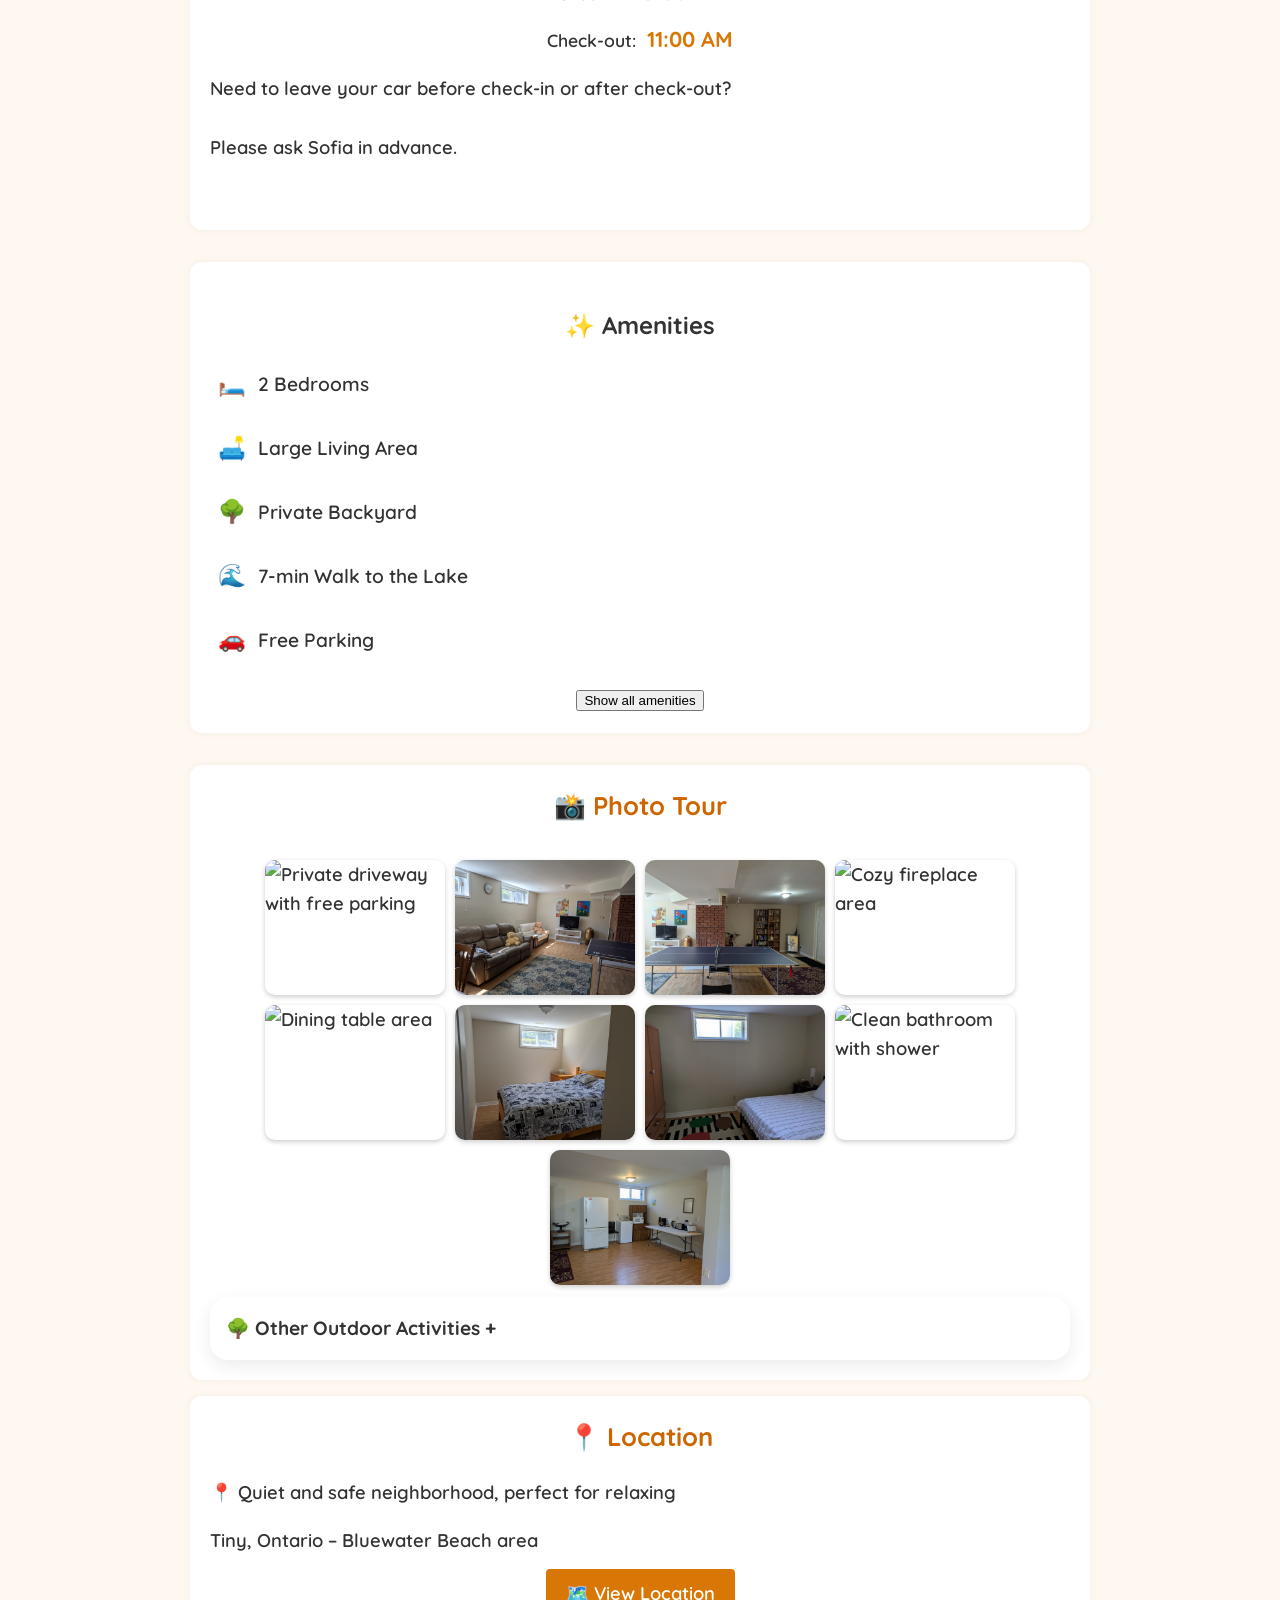
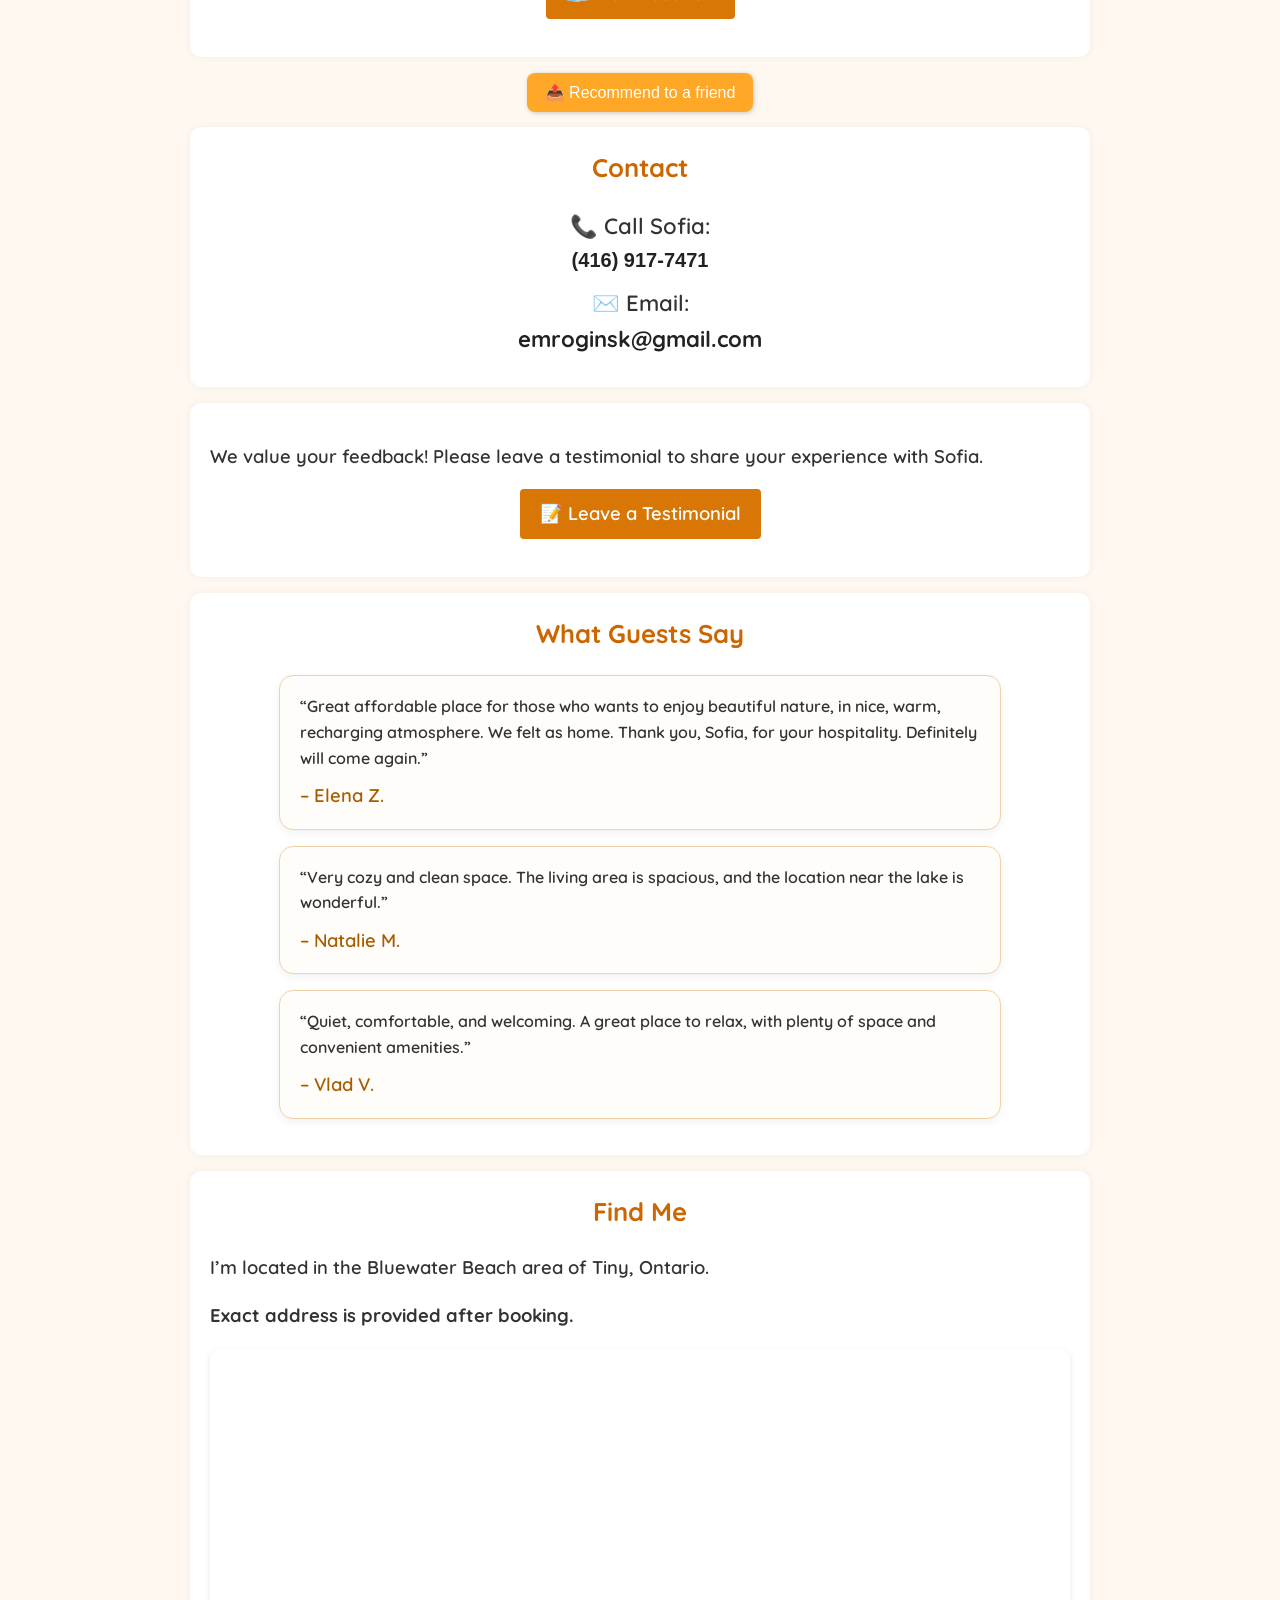
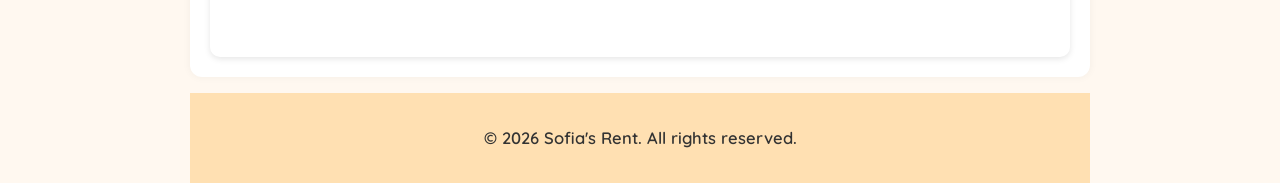
==== commit 1910fcef: "Update for calendar" ====
--- a/index.html
+++ b/index.html
@@ -20,6 +20,7 @@
   <meta name="author" content="Lana Vayner" />
 
   <link rel="stylesheet" href="style.css" />
+  <link rel="stylesheet" href="availability-calendar.css" />
   <link href="https://fonts.googleapis.com/css2?family=Quicksand:wght@400;600;700&display=swap" rel="stylesheet">
 </head>
 
@@ -126,7 +127,21 @@
       <h2>Availability Calendar</h2>
       <p>Check the calendar below to see which dates are currently available.</p>
       <div class="calendar-container">
-        <iframe src="https://calendar.google.com/calendar/embed?src=c32ab8b880a68ef9869fa117eb13963d6594772c99854d003a67405fc00f7c6e%40group.calendar.google.com&amp;ctz=America%2FToronto" style="border: 0" width="800" height="600" frameborder="0" scrolling="no"></iframe>
+        <div class="availability-calendar-app" data-calendar-api="/.netlify/functions/calendar-availability" data-calendar-locale="en">
+          <div class="availability-calendar-toolbar">
+            <button type="button" class="calendar-nav" data-calendar-prev aria-label="Previous month">‹</button>
+            <h3 class="calendar-month" data-calendar-month aria-live="polite"></h3>
+            <button type="button" class="calendar-nav" data-calendar-next aria-label="Next month">›</button>
+          </div>
+          <div class="calendar-status" data-calendar-status role="status" aria-live="polite">Loading availability…</div>
+          <div class="calendar-grid" data-calendar-grid role="grid" aria-label="Availability calendar"></div>
+          <div class="calendar-legend" aria-label="Calendar legend">
+            <span><i class="legend-swatch available"></i>Available</span>
+            <span><i class="legend-swatch booked"></i>Booked</span>
+            <span><i class="legend-swatch booked-am"></i>Booked in the morning</span>
+            <span><i class="legend-swatch booked-pm"></i>Booked in the afternoon</span>
+          </div>
+        </div>
       </div>
     </section>
 
@@ -366,6 +381,8 @@
   ↑ Back to Top
 </a>
 
+<script src="availability-calendar.js"></script>
+
 <script>
 
 
--- a/availability-calendar.css
+++ b/availability-calendar.css
@@ -0,0 +1,204 @@
+.availability-calendar-app {
+  width: 100%;
+  max-width: 760px;
+  margin: 18px auto 0;
+  overflow: hidden;
+  color: #333;
+}
+
+.availability-calendar-toolbar {
+  display: grid;
+  grid-template-columns: 44px 1fr 44px;
+  align-items: center;
+  gap: 8px;
+  margin-bottom: 12px;
+}
+
+.calendar-month {
+  margin: 0;
+  color: #333;
+  font-size: 1.35rem;
+  text-align: center;
+}
+
+.calendar-nav {
+  width: 44px;
+  height: 44px;
+  padding: 0;
+  border: 0;
+  border-radius: 8px;
+  background: #ffe0b2;
+  color: #a85d00;
+  font-size: 2rem;
+  line-height: 1;
+  cursor: pointer;
+}
+
+.calendar-nav:hover,
+.calendar-nav:focus-visible {
+  background: #ffcc80;
+}
+
+.calendar-status {
+  min-height: 1.5em;
+  margin-bottom: 10px;
+  color: #666;
+  font-size: 0.9rem;
+  text-align: center;
+}
+
+.calendar-status.is-error {
+  color: #a33a22;
+}
+
+.calendar-grid {
+  display: grid;
+  grid-template-columns: repeat(7, minmax(0, 1fr));
+  border-top: 1px solid #e1e5e8;
+  border-left: 1px solid #e1e5e8;
+  overflow: hidden;
+}
+
+.calendar-weekday,
+.calendar-day {
+  min-width: 0;
+  border-right: 1px solid #e1e5e8;
+  border-bottom: 1px solid #e1e5e8;
+}
+
+.calendar-weekday {
+  padding: 8px 4px;
+  background: #f4f6f8;
+  color: #555;
+  font-size: 0.85rem;
+  font-weight: 700;
+  text-align: center;
+}
+
+.weekday-long {
+  display: none;
+}
+
+.calendar-day {
+  position: relative;
+  min-height: 78px;
+  padding: 8px;
+  background: #fff;
+  isolation: isolate;
+}
+
+.calendar-day::before {
+  position: absolute;
+  z-index: -1;
+  inset: 0;
+  content: '';
+}
+
+.calendar-day.state-booked::before {
+  background: #f7a0a0;
+}
+
+.calendar-day.state-unknown::before {
+  background: #f4f6f8;
+}
+
+.calendar-day.state-unknown .calendar-day-number {
+  color: #777;
+}
+
+.calendar-day.state-booked-am::before {
+  background: linear-gradient(135deg, #f7a0a0 0 50%, #fff 50% 100%);
+}
+
+.calendar-day.state-booked-pm::before {
+  background: linear-gradient(135deg, #fff 0 50%, #f7a0a0 50% 100%);
+}
+
+.calendar-day-number {
+  position: relative;
+  z-index: 1;
+  display: inline-flex;
+  align-items: center;
+  justify-content: center;
+  width: 2rem;
+  height: 2rem;
+  border-radius: 50%;
+  background: rgba(255, 255, 255, 0.78);
+  color: #222;
+  font-weight: 700;
+}
+
+.calendar-day.is-empty {
+  min-height: 78px;
+  background: #fafafa;
+  pointer-events: none;
+}
+
+.calendar-legend {
+  display: flex;
+  flex-wrap: wrap;
+  justify-content: center;
+  gap: 10px 16px;
+  margin-top: 14px;
+  color: #555;
+  font-size: 0.85rem;
+}
+
+.calendar-legend span {
+  display: inline-flex;
+  align-items: center;
+  gap: 5px;
+}
+
+.legend-swatch {
+  display: inline-block;
+  width: 16px;
+  height: 16px;
+  border: 1px solid #d4d9dd;
+  border-radius: 3px;
+  background: #fff;
+}
+
+.legend-swatch.booked {
+  background: #f7a0a0;
+}
+
+.legend-swatch.booked-am {
+  background: linear-gradient(135deg, #f7a0a0 0 50%, #fff 50% 100%);
+}
+
+.legend-swatch.booked-pm {
+  background: linear-gradient(135deg, #fff 0 50%, #f7a0a0 50% 100%);
+}
+
+@media (max-width: 600px) {
+  .availability-calendar-toolbar {
+    grid-template-columns: 40px 1fr 40px;
+  }
+
+  .calendar-nav {
+    width: 40px;
+    height: 40px;
+  }
+
+  .calendar-month {
+    font-size: 1.15rem;
+  }
+
+  .calendar-day,
+  .calendar-day.is-empty {
+    min-height: 58px;
+    padding: 5px;
+  }
+
+  .calendar-day-number {
+    width: 1.75rem;
+    height: 1.75rem;
+    font-size: 0.95rem;
+  }
+
+  .calendar-legend {
+    justify-content: flex-start;
+    font-size: 0.78rem;
+  }
+}
